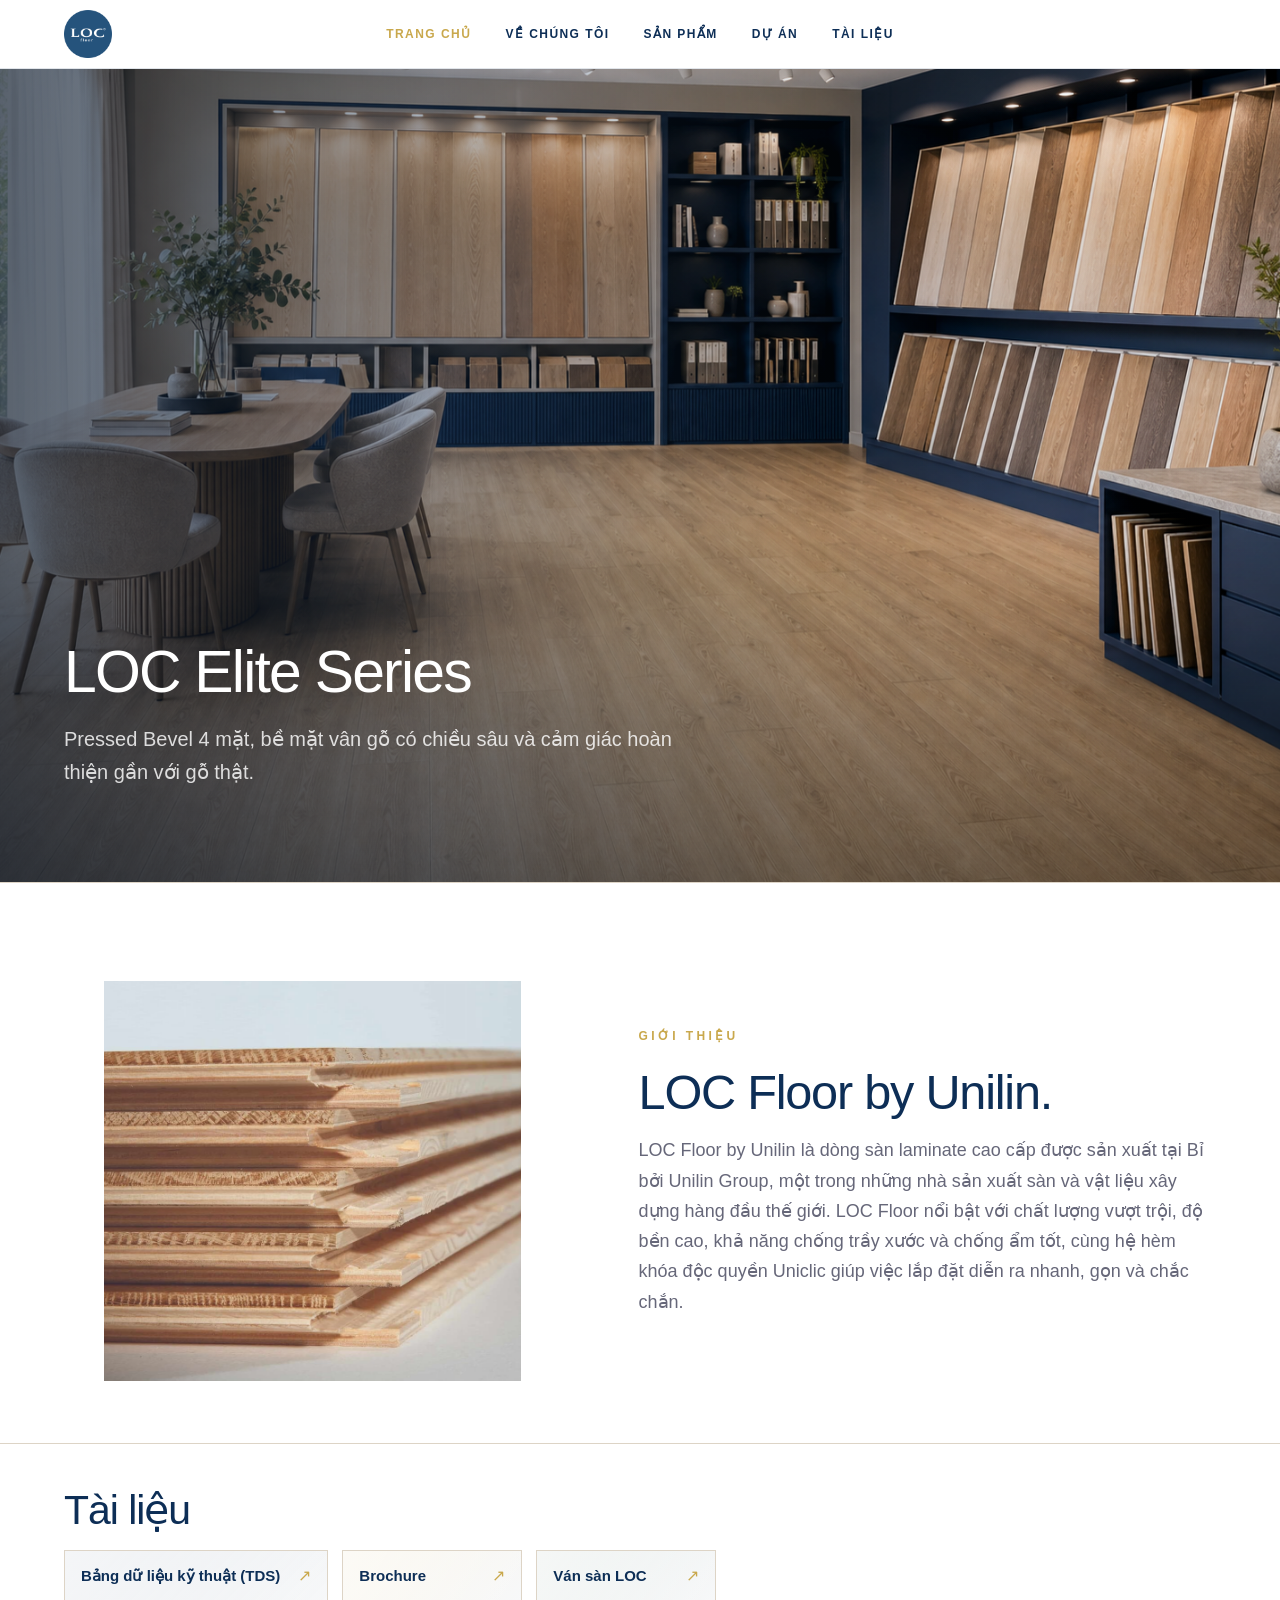
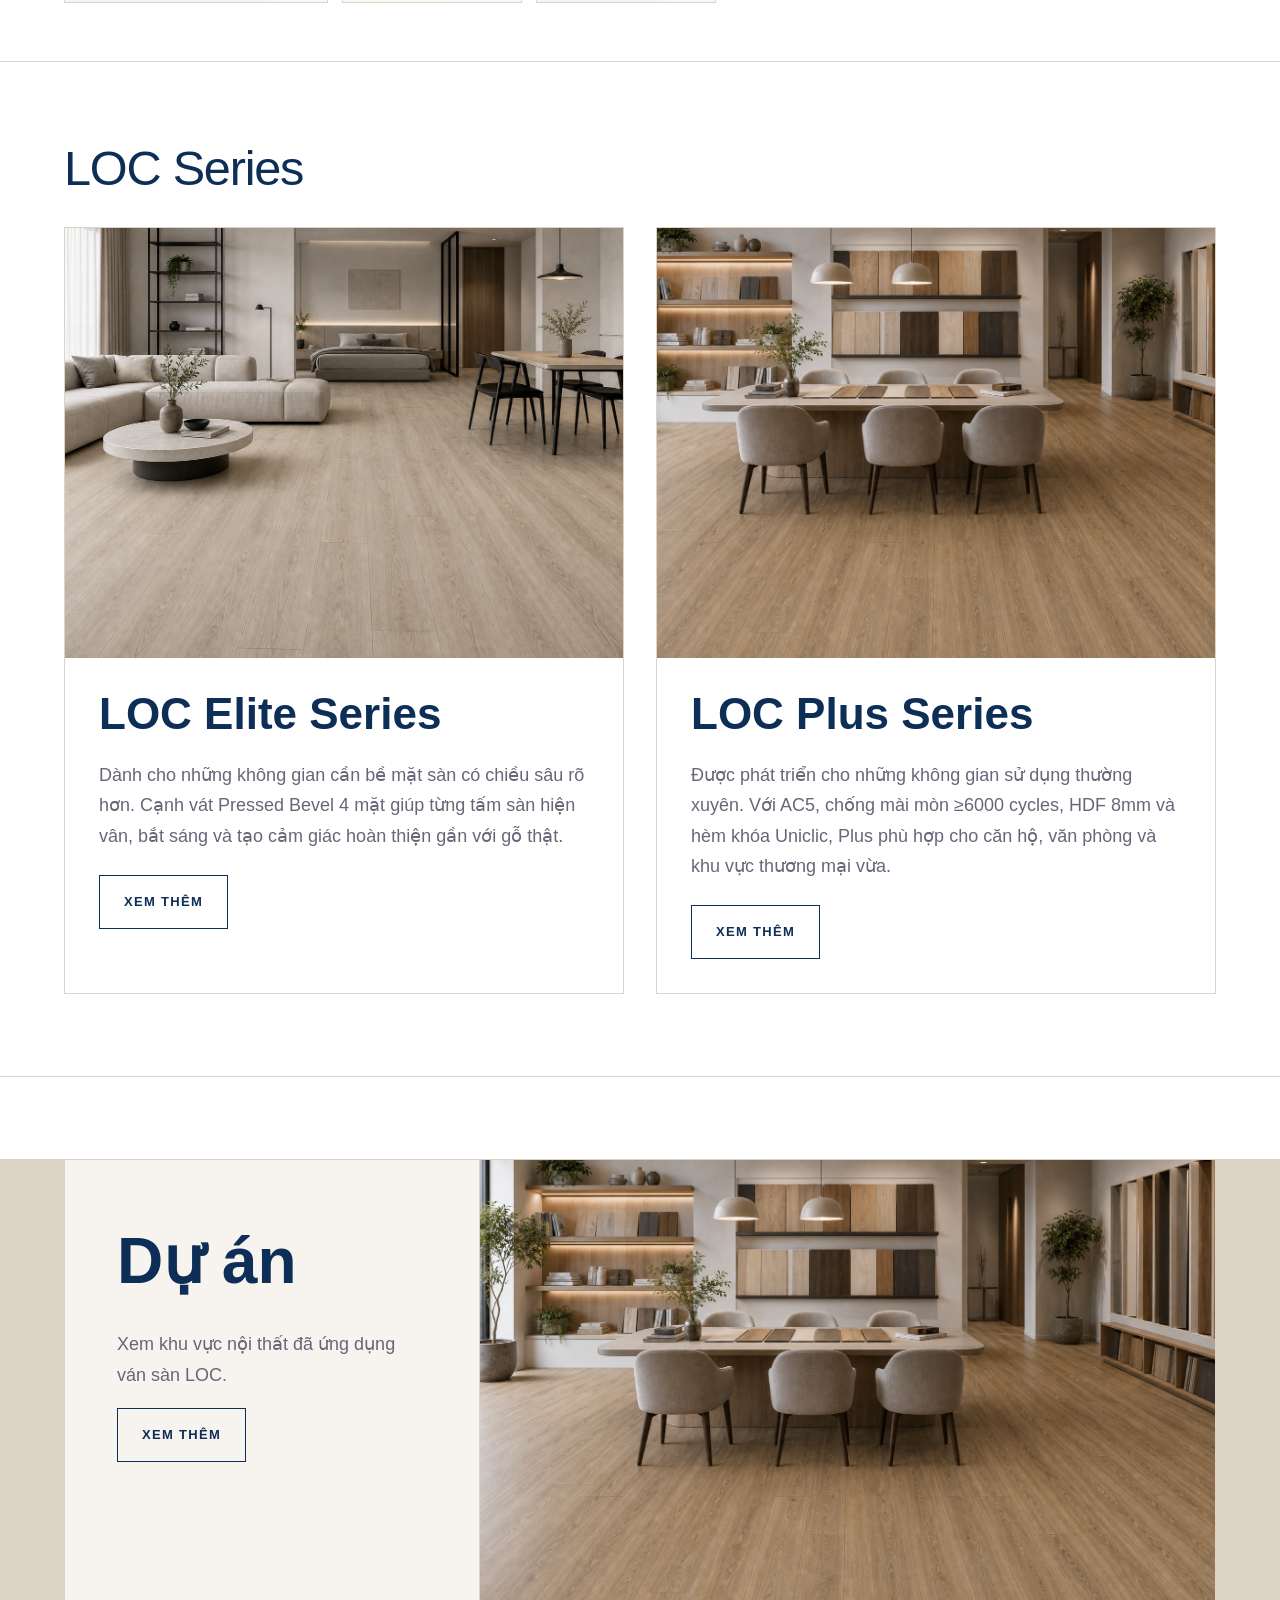
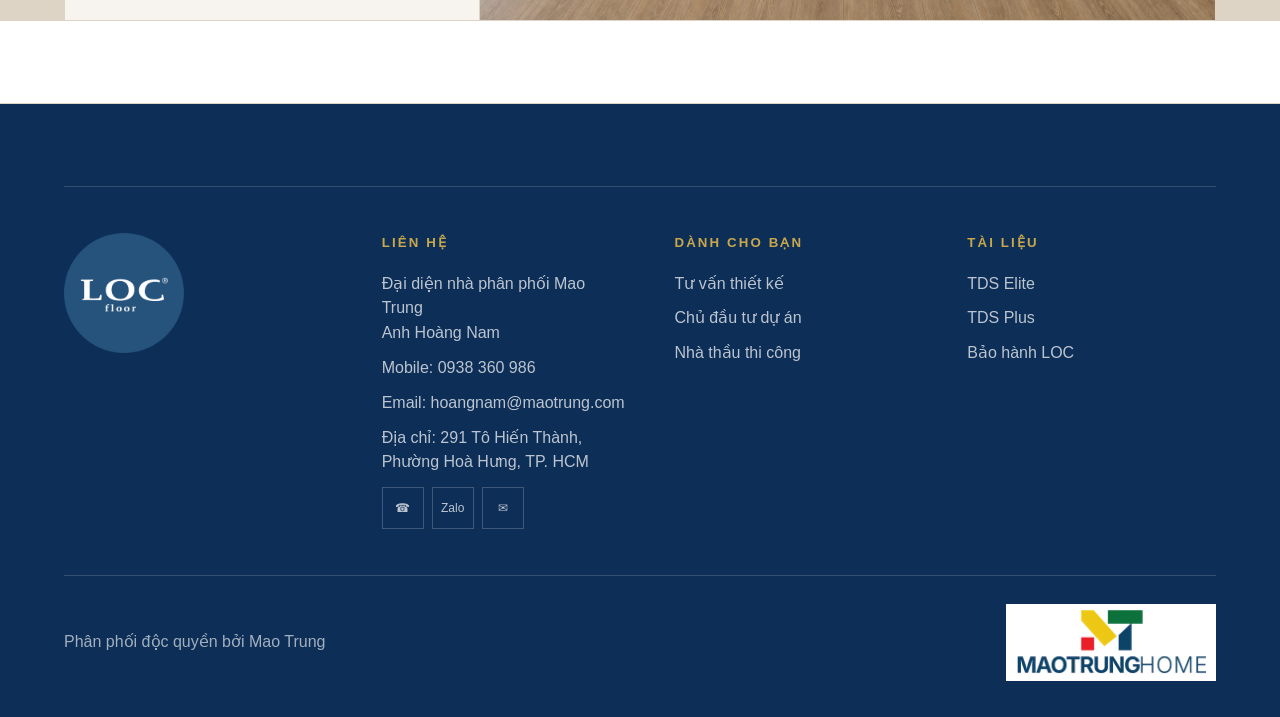
==== desktop.html @ f19d94f6 "Deploy LOC CDX multipage desktop and mobile site" ====
<!DOCTYPE html>
<html lang="vi">
<head>
<meta charset="UTF-8">
<meta name="viewport" content="width=device-width, initial-scale=1">
<title>LOC Vietnam — Trang chủ</title>
<link rel="icon" type="image/png" href="LOC_LOGO.png">
<link rel="stylesheet" href="loc-site.css">
</head>
<body>
<a class="skip" href="#main">Đi đến nội dung</a>
<header class="header">
  <div class="header-inner">
    <a class="logo-wrap" href="LOC_Landingpage_CD.html" aria-label="LOC Floor — Trang chủ"><img class="loc-logo" src="LOC_LOGO.png" alt="LOC Floor"></a>
    <nav class="nav" aria-label="Điều hướng chính"><a class="active" href="LOC_Landingpage_CD.html">Trang chủ</a><a class="" href="LOC_about.html">Về chúng tôi</a><a class="" href="LOC_products.html">Sản phẩm</a><a class="" href="LOC_projects.html">Dự án</a><a class="" href="LOC_documents.html">Tài liệu</a></nav>
  </div>
</header>
<main id="main">
<section class="hero-home">
  <div class="hero-copy">
    <h1 class="display" data-hero-title>LOC Elite Series</h1>
    <p class="lede" data-hero-subtitle>Pressed Bevel 4 mặt, bề mặt vân gỗ có chiều sâu và cảm giác hoàn thiện gần với gỗ thật.</p>
  </div>
  <div class="hero-media" data-hero-carousel>
    <img class="active" src="assets/hero/loc-elite-showroom-display.png" alt="LOC Elite Series" data-title="LOC Elite Series" data-subtitle="Pressed Bevel 4 mặt, bề mặt vân gỗ có chiều sâu và cảm giác hoàn thiện gần với gỗ thật.">
    <img src="assets/hero/loc-plus-showroom-display.png" alt="LOC Plus Series" data-title="LOC Plus Series" data-subtitle="AC5, HDF 8mm và hèm khóa Uniclic cho không gian sử dụng thường xuyên.">
  </div>
</section>
<section class="home-intro">
  <div class="page home-intro-grid">
    <figure class="home-intro-media"><img src="assets/feedback-0307/unilin-laminate-technology.jpg" alt="Công nghệ laminate của Unilin"></figure>
    <div class="home-intro-copy">
      <p class="kicker">Giới thiệu</p>
      <h2 class="section-title">LOC Floor by Unilin.</h2>
      <p>LOC Floor by Unilin là dòng sàn laminate cao cấp được sản xuất tại Bỉ bởi Unilin Group, một trong những nhà sản xuất sàn và vật liệu xây dựng hàng đầu thế giới. LOC Floor nổi bật với chất lượng vượt trội, độ bền cao, khả năng chống trầy xước và chống ẩm tốt, cùng hệ hèm khóa độc quyền Uniclic giúp việc lắp đặt diễn ra nhanh, gọn và chắc chắn.</p>
    </div>
  </div>
</section>
<section class="home-docs">
  <div class="page">
    <h2 class="section-title">Tài liệu</h2>
    <div class="quick-docs">
      <a class="quick-doc" href="LOC_documents.html"><strong>Bảng dữ liệu kỹ thuật (TDS)</strong><span>↗</span></a>
      <a class="quick-doc" href="LOC_documents.html"><strong>Brochure</strong><span>↗</span></a>
      <a class="quick-doc" href="LOC_products.html"><strong>Ván sàn LOC</strong><span>↗</span></a>
    </div>
  </div>
</section>
<section class="series-feature">
  <div class="page">
    <h2 class="section-title series-title">LOC Series</h2>
    <div class="series-feature-grid">
      <article class="series-feature-card">
        <img src="assets/product-scenes-corrected/03-elite-LFE00463.png" alt="LOC Elite Series">
        <div><h2>LOC Elite Series</h2><p>Dành cho những không gian cần bề mặt sàn có chiều sâu rõ hơn. Cạnh vát Pressed Bevel 4 mặt giúp từng tấm sàn hiện vân, bắt sáng và tạo cảm giác hoàn thiện gần với gỗ thật.</p><a class="btn outline" href="LOC_products.html">Xem thêm</a></div>
      </article>
      <article class="series-feature-card">
        <img src="assets/product-scenes-corrected/18-plus-LPV00555AP.png" alt="LOC Plus Series">
        <div><h2>LOC Plus Series</h2><p>Được phát triển cho những không gian sử dụng thường xuyên. Với AC5, chống mài mòn ≥6000 cycles, HDF 8mm và hèm khóa Uniclic, Plus phù hợp cho căn hộ, văn phòng và khu vực thương mại vừa.</p><a class="btn outline" href="LOC_products.html">Xem thêm</a></div>
      </article>
    </div>
  </div>
</section>
<section class="home-project-feature">
  <div class="page home-project-card">
    <div class="home-project-copy">
      <h2>Dự án</h2>
      <p>Xem khu vực nội thất đã ứng dụng ván sàn LOC.</p>
      <a class="btn outline" href="LOC_projects.html">Xem thêm</a>
    </div>
    <img src="assets/product-scenes-corrected/18-plus-LPV00555AP.png" alt="Dự án ứng dụng sàn LOC">
  </div>
</section>
</main><footer class="footer" id="contact">
  <div class="page">
    <div class="foot-top">
      <div><img class="foot-logo" src="LOC_LOGO.png" alt="LOC Floor"></div>
      <div class="foot-col"><h5>Liên hệ</h5><ul><li>Đại diện nhà phân phối Mao Trung<br>Anh Hoàng Nam</li><li>Mobile: <a href="tel:0938360986">0938 360 986</a></li><li>Email: <a href="mailto:hoangnam@maotrung.com">hoangnam@maotrung.com</a></li><li>Địa chỉ: 291 Tô Hiến Thành, Phường Hoà Hưng, TP. HCM</li></ul><div class="foot-contact-actions"><a class="foot-contact-btn" href="tel:0938360986" aria-label="Gọi 0938 360 986">☎</a><a class="foot-contact-btn" href="https://zalo.me/0938360986" target="_blank" rel="noopener" aria-label="Mở Zalo 0938 360 986">Zalo</a><a class="foot-contact-btn" href="mailto:hoangnam@maotrung.com" aria-label="Gửi email đến hoangnam@maotrung.com">✉</a></div></div>
      <div class="foot-col"><h5>Dành cho bạn</h5><ul><li><a href="LOC_documents.html">Tư vấn thiết kế</a></li><li><a href="LOC_documents.html">Chủ đầu tư dự án</a></li><li><a href="LOC_documents.html">Nhà thầu thi công</a></li></ul></div>
      <div class="foot-col"><h5>Tài liệu</h5><ul><li><a href="LOC_documents.html">TDS Elite</a></li><li><a href="LOC_documents.html">TDS Plus</a></li><li><a href="LOC_documents.html">Bảo hành LOC</a></li></ul></div>
    </div>
    <div class="foot-bot"><span>Phân phối độc quyền bởi Mao Trung</span><span class="mao-logo"><img src="assets/mao-trung-home-logo.png" alt="Mao Trung Home"></span></div>
  </div>
</footer>
<div class="contact-modal" id="contactModal" role="dialog" aria-modal="true" aria-labelledby="contactTitle"><div class="contact-box"><button class="contact-close" type="button" data-contact-close>×</button><h3 id="contactTitle">Nhận tư vấn dự án</h3><form class="contact-form"><label>Tên<input required></label><label>Số điện thoại<input type="tel" inputmode="numeric" required></label><label>Email<input type="email"></label><label>Mô tả dự án & thông tin cần tư vấn<textarea required></textarea></label><button class="btn" type="submit">Gửi yêu cầu →</button><p class="contact-note"></p></form></div></div>
<script src="loc-site.js"></script>
</body>
</html>
---- loc-site.css ----
:root{
  --navy:#0D2E56;
  --navy-2:#071F3D;
  --blue:#2D5F8C;
  --warm:#F7F4EF;
  --warm-2:#EFE8DD;
  --gold:#C9A84C;
  --ink:#17182A;
  --muted:#666779;
  --line:#DDD4C6;
  --white:#fff;
  --maxw:1440px;
  --gutter:64px;
  --sans:Arial, Helvetica, sans-serif;
}
*{box-sizing:border-box}
html,body{margin:0;padding:0;scroll-behavior:smooth}
body{font-family:var(--sans);color:var(--ink);background:var(--warm);font-size:16px;line-height:1.55;-webkit-font-smoothing:antialiased;overflow-x:hidden}
a{color:inherit;text-decoration:none} img{display:block;max-width:100%} button,input,textarea{font:inherit}.page{max-width:var(--maxw);margin:0 auto;padding:0 var(--gutter)}
.skip{position:absolute;left:-999px;top:auto}.skip:focus{left:16px;top:16px;z-index:999;background:#fff;padding:12px}
.header{position:sticky;top:0;z-index:100;background:rgba(247,244,239,.94);border-bottom:1px solid rgba(13,46,86,.12);box-shadow:0 18px 40px rgba(13,46,86,.06);backdrop-filter:blur(14px)}
.header-inner{height:86px;display:flex;align-items:center;justify-content:space-between;gap:28px;max-width:var(--maxw);margin:0 auto;padding:0 var(--gutter)}
.logo-wrap{display:flex;align-items:center;gap:16px}.loc-logo{width:58px;height:58px;object-fit:contain}.brand-by{display:none}
.nav{display:flex;gap:0;border:1px solid rgba(13,46,86,.12);background:rgba(255,255,255,.42)}
.nav a{min-width:108px;padding:17px 18px;text-align:center;border-right:1px solid rgba(13,46,86,.1);font-size:12px;text-transform:uppercase;letter-spacing:.12em;color:var(--navy);font-weight:700;transition:.2s}.nav a:last-child{border-right:0}.nav a:hover,.nav a.active{background:var(--navy);color:#fff}.header-cta{display:none}.menu{display:none}
.kicker{margin:0 0 22px;color:var(--gold);font-size:12px;letter-spacing:.28em;text-transform:uppercase;font-weight:700}.display{margin:0;color:var(--navy);font-size:clamp(58px,5.8vw,92px);line-height:.98;letter-spacing:-.04em;font-weight:500}.section-title{margin:0;color:var(--navy);font-size:clamp(48px,4.8vw,78px);line-height:1.02;letter-spacing:-.035em;font-weight:500}.lede{margin:0;color:var(--muted);font-size:20px;line-height:1.68;max-width:760px}.btn{display:inline-flex;align-items:center;gap:12px;min-height:54px;padding:0 24px;border:1px solid var(--navy);background:var(--navy);color:#fff;font-weight:700;font-size:13px;letter-spacing:.1em;text-transform:uppercase}.btn.outline{background:transparent;color:var(--navy)}.btn.light{background:#fff;color:var(--navy);border-color:#fff}.btn:hover{background:var(--gold);border-color:var(--gold);color:var(--ink)}
.hero-home{min-height:calc(100vh - 86px);position:relative;display:grid;align-items:end;border-bottom:1px solid var(--line);background:var(--navy);overflow:hidden}.hero-copy{position:relative;z-index:2;padding:0 var(--gutter) 92px;color:#fff}.hero-copy .display{max-width:8.8em;color:#fff;text-shadow:0 20px 55px rgba(0,0,0,.28)}.hero-copy .lede{margin-top:22px;max-width:560px;color:rgba(255,255,255,.82);font-size:20px}.hero-media{position:absolute;inset:0;min-height:0;overflow:hidden}.hero-media img{position:absolute;inset:0;width:100%;height:100%;object-fit:cover}.hero-media:after{content:'';position:absolute;inset:0;background:linear-gradient(90deg,rgba(5,18,35,.72),rgba(13,46,86,.38) 45%,rgba(13,46,86,.18)),linear-gradient(180deg,rgba(13,46,86,.12),rgba(5,18,35,.72))}.proof-row{display:none}.chip-proof{display:inline-flex;align-items:center;gap:10px;min-height:38px;padding:8px 12px;border:1px solid rgba(13,46,86,.14);background:rgba(255,255,255,.54);color:var(--navy);font-size:10px;letter-spacing:.16em;text-transform:uppercase;font-weight:700}.chip-proof img{height:18px;width:auto}.be-flag{width:27px;height:18px;display:grid;grid-template-columns:repeat(3,1fr);box-shadow:inset 0 0 0 1px rgba(0,0,0,.08)}.be-flag span:nth-child(1){background:#000}.be-flag span:nth-child(2){background:#ffd90c}.be-flag span:nth-child(3){background:#ef3340}.home-stats{display:none;grid-template-columns:repeat(3,1fr);gap:1px;margin-top:48px;border:1px solid var(--line);background:var(--line);max-width:620px}.home-stat{padding:22px;background:#fff}.home-stat strong{display:block;color:var(--navy);font-size:36px;line-height:1}.home-stat span{display:block;margin-top:8px;color:var(--muted);font-size:11px;letter-spacing:.16em;text-transform:uppercase;font-weight:700}
.home-links{padding:112px 0;background:#fff;border-bottom:1px solid var(--line)}.home-links-head{display:grid;grid-template-columns:.8fr 1fr;gap:80px;align-items:end;margin-bottom:52px}.portal-grid{display:grid;grid-template-columns:repeat(3,1fr);gap:1px;background:var(--line);border:1px solid var(--line)}.portal{min-height:320px;background:var(--warm);padding:28px;display:flex;flex-direction:column;justify-content:space-between;transition:.25s}.portal:hover{background:var(--navy);color:#fff}.portal span{color:var(--gold);font-size:11px;letter-spacing:.18em;text-transform:uppercase;font-weight:700}.portal h3{margin:0;color:inherit;font-size:30px;line-height:1.12;font-weight:500}.portal p{margin:18px 0 0;color:var(--muted);line-height:1.55}.portal:hover p{color:rgba(255,255,255,.72)}.portal b{font-weight:400;color:var(--gold);font-size:24px}.feature-band{padding:104px 0;border-bottom:1px solid var(--line);background:var(--warm)}.feature-grid{display:grid;grid-template-columns:1fr 1fr;gap:28px}.feature-card{position:relative;min-height:480px;overflow:hidden;background:var(--navy);color:#fff}.feature-card img{position:absolute;inset:0;width:100%;height:100%;object-fit:cover}.feature-card:after{content:'';position:absolute;inset:0;background:linear-gradient(180deg,rgba(13,46,86,.08),rgba(13,46,86,.78))}.feature-card div{position:absolute;left:34px;right:34px;bottom:32px;z-index:2}.feature-card h3{font-size:36px;margin:0 0 12px}.feature-card p{margin:0;color:rgba(255,255,255,.72)}
.page-hero{padding:96px 0 70px;background:var(--warm);border-bottom:1px solid var(--line)}.breadcrumb{display:flex;gap:10px;margin-bottom:46px;color:var(--muted);font-size:13px}.breadcrumb a{color:var(--navy)}.page-hero-copy{display:grid;grid-template-columns:.9fr 1fr;gap:76px;align-items:end}.page-hero .lede{max-width:680px}.about-intro,.about-feature,.catalog-intro,.projects-library,.document-section{padding:90px 0;background:#fff;border-bottom:1px solid var(--line)}.about-grid{display:grid;grid-template-columns:.9fr 1.1fr;gap:72px;align-items:center}.about-image{height:560px;overflow:hidden}.about-image img{width:100%;height:100%;object-fit:cover}.about-copy h2{margin:0 0 24px;color:var(--navy);font-size:48px;line-height:1.08}.about-copy p{color:var(--muted);font-size:19px;line-height:1.75}.evidence-grid{display:grid;grid-template-columns:repeat(3,1fr);gap:1px;background:var(--line);border:1px solid var(--line);margin-top:40px}.evidence{background:var(--warm);padding:26px}.evidence strong{display:block;color:var(--navy);font-size:28px}.evidence span{display:block;margin-top:8px;color:var(--muted)}.unilin-panel{display:grid;grid-template-columns:1fr 1fr;gap:1px;background:var(--line);border:1px solid var(--line)}.unilin-panel>*{background:var(--warm);padding:38px}.unilin-panel h2{font-size:42px;color:var(--navy);margin:0}.unilin-panel p{color:var(--muted);font-size:18px;line-height:1.7;margin:0}
.catalog-layout,.document-layout{display:grid;grid-template-columns:282px minmax(0,1fr);gap:34px;align-items:start}.filter-panel{position:sticky;top:116px;background:#fff;border:1px solid var(--line);padding:28px;min-height:300px}.filter-panel small{display:block;margin-bottom:8px;color:var(--gold);font-size:10px;letter-spacing:.2em;text-transform:uppercase;font-weight:700}.filter-panel h2{margin:0 0 22px;color:var(--navy);font-size:32px}.filter-options{display:grid;gap:10px}.filter-options button,.filter-panel a{display:block;width:100%;text-align:left;padding:15px 0;border:0;border-top:1px solid var(--line);background:transparent;color:var(--ink);font-weight:700;cursor:pointer}.filter-options button.active,.filter-options button:hover,.filter-panel a:hover{color:var(--gold)}.toolbar{display:flex;justify-content:space-between;align-items:center;margin-bottom:24px;color:var(--muted);font-size:13px}.product-grid{display:grid;grid-template-columns:repeat(3,1fr);gap:24px}.product-card{background:#fff;border:1px solid var(--line);cursor:pointer}.product-card[hidden]{display:none}.product-image{aspect-ratio:1/1;background:var(--warm-2);overflow:hidden}.product-image img{width:100%;height:100%;object-fit:cover;transition:.35s}.product-card:hover img{transform:scale(1.04)}.product-meta{padding:18px 20px 22px}.product-meta small{color:var(--gold);letter-spacing:.16em;text-transform:uppercase;font-weight:700}.product-meta h3{margin:8px 0 0;color:var(--navy);font-size:22px}.product-meta p{margin:10px 0 0;color:var(--muted);font-size:14px}.series-cards{display:grid;grid-template-columns:repeat(2,1fr);gap:28px;margin-bottom:54px}.series-card{background:#fff;border:1px solid var(--line)}.series-card img{width:100%;height:320px;object-fit:cover}.series-card div{padding:32px}.series-card h2{color:var(--navy);font-size:36px;margin:0 0 14px}.series-card p{color:var(--muted);line-height:1.7;margin:0}
.projects-grid{display:grid;grid-template-columns:repeat(3,1fr);gap:28px}.project-card{background:var(--warm);border:1px solid var(--line);overflow:hidden}.project-card img{width:100%;aspect-ratio:1.18;object-fit:cover;transition:transform .45s ease}.project-card:hover img{transform:scale(1.035)}.project-card div{padding:24px}.project-card small{color:var(--gold);letter-spacing:.16em;text-transform:uppercase;font-weight:700}.project-card h3{margin:10px 0 8px;color:var(--navy);font-size:25px}.project-card p{margin:0;color:var(--muted)}.document-results{background:#fff;border:1px solid var(--line);padding:24px}.document-grid{display:grid;grid-template-columns:repeat(4,1fr);gap:1px;background:var(--line);border:1px solid var(--line)}.document-card{min-height:212px;padding:24px;background:var(--warm);display:flex;flex-direction:column;justify-content:space-between;transition:.25s}.document-card span{width:42px;height:42px;display:grid;place-items:center;border:1px solid var(--gold);color:var(--gold);font-weight:700;font-size:12px}.document-card strong{display:block;color:var(--navy);font-size:20px;line-height:1.2}.document-card em{font-style:normal;color:var(--muted);font-size:13px;line-height:1.4}.document-card:hover{background:var(--navy);transform:translateY(-3px)}.document-card:hover strong,.document-card:hover em{color:#fff}
.footer{padding:82px 0 36px;background:var(--navy);color:#fff}.foot-top{display:grid;grid-template-columns:1.1fr repeat(3,1fr);gap:44px;border-top:1px solid rgba(255,255,255,.16);border-bottom:1px solid rgba(255,255,255,.16);padding:46px 0}.foot-logo{width:120px}.foot-col h5{margin:0 0 18px;color:var(--gold);letter-spacing:.16em;text-transform:uppercase}.foot-col ul{list-style:none;margin:0;padding:0;display:grid;gap:10px}.foot-col li,.foot-col a{color:rgba(255,255,255,.72)}.foot-contact-actions{display:flex;gap:8px;margin-top:12px}.foot-contact-btn{width:42px;height:42px;display:grid;place-items:center;border:1px solid rgba(255,255,255,.2);color:#fff;font-size:12px}.foot-bot{display:flex;justify-content:space-between;align-items:center;padding-top:28px;color:rgba(255,255,255,.62)}.mao-logo{width:210px;background:#fff;padding:6px 10px}.mao-logo img{width:100%}
.modal-backdrop,.contact-modal{position:fixed;inset:0;z-index:500;background:rgba(7,15,30,.72);display:none;align-items:center;justify-content:center;padding:32px}.modal-backdrop.open,.contact-modal.open{display:flex}.product-modal,.contact-box{background:var(--warm);width:min(1120px,94vw);max-height:90vh;overflow:auto;display:grid;grid-template-columns:1.1fr .9fr;position:relative}.product-modal-media{min-height:620px;background:var(--navy)}.product-modal-media img{width:100%;height:100%;object-fit:cover}.product-modal-content{padding:42px}.modal-close,.contact-close{position:absolute;right:18px;top:18px;width:48px;height:48px;border:0;background:var(--navy);color:#fff;font-size:28px;cursor:pointer}.product-modal-content h2{color:var(--navy);font-size:46px;margin:0 0 10px}.product-modal-content dl{display:grid;gap:1px;background:var(--line);border:1px solid var(--line);margin:26px 0}.product-modal-content div.spec-row{display:grid;grid-template-columns:160px 1fr;background:#fff}.spec-row dt,.spec-row dd{margin:0;padding:14px}.spec-row dt{color:var(--muted)}.contact-box{grid-template-columns:1fr;width:min(620px,92vw);padding:42px}.contact-box h3{font-size:36px;color:var(--navy);margin:0 0 24px}.contact-form{display:grid;gap:14px}.contact-form label{display:grid;gap:6px;color:var(--muted);font-size:13px}.contact-form input,.contact-form textarea{border:1px solid var(--line);padding:14px;background:#fff}.contact-form textarea{min-height:120px;resize:vertical}.contact-note{margin:8px 0 0;color:var(--navy)}
@media(max-width:900px){.header-inner{padding:0 22px}.nav{display:none}.brand-by{display:none}.hero-home,.home-links-head,.feature-grid,.page-hero-copy,.about-grid,.catalog-layout,.document-layout,.unilin-panel{grid-template-columns:1fr}.portal-grid,.product-grid,.projects-grid,.document-grid,.series-cards{grid-template-columns:1fr}.hero-media{min-height:420px}.hero-copy,.page{padding-left:22px;padding-right:22px}.foot-top{grid-template-columns:1fr}.product-modal{grid-template-columns:1fr}.product-modal-media{min-height:360px}}

/* Feedback LOC 01.07.2026 */
.home-intro{padding:104px 0;background:#fff;border-bottom:1px solid var(--line)}
.home-intro-grid{display:grid;grid-template-columns:.86fr 1fr;gap:78px;align-items:center}.home-intro-media{height:520px;overflow:hidden}.home-intro-media img{width:100%;height:100%;object-fit:cover}.home-intro-copy p:not(.kicker){color:var(--muted);font-size:20px;line-height:1.72;max-width:700px}.home-docs{padding:92px 0;background:var(--warm);border-bottom:1px solid var(--line)}.quick-docs{display:grid;grid-template-columns:repeat(3,1fr);gap:1px;background:var(--line);border:1px solid var(--line);margin-top:36px}.quick-doc{min-height:190px;background:#fff;padding:28px;display:flex;flex-direction:column;justify-content:space-between}.quick-doc strong{color:var(--navy);font-size:28px}.quick-doc span{color:var(--gold);font-size:24px}.home-project-feature{padding:104px 0;background:#fff;border-bottom:1px solid var(--line)}.home-project-card{display:grid;grid-template-columns:.72fr 1.28fr;gap:1px;background:var(--line);border:1px solid var(--line)}.home-project-copy{background:var(--warm);padding:52px}.home-project-copy h2{margin:0;color:var(--navy);font-size:64px}.home-project-copy p{color:var(--muted);font-size:19px;line-height:1.68}.home-project-card img{width:100%;height:520px;object-fit:cover}.series-feature{padding:104px 0;background:var(--warm);border-bottom:1px solid var(--line)}.series-feature-grid{display:grid;grid-template-columns:repeat(2,1fr);gap:32px}.series-feature-card{background:#fff;border:1px solid var(--line)}.series-feature-card img{width:100%;height:430px;object-fit:cover}.series-feature-card div{padding:44px 42px 52px}.series-feature-card h2{margin:0 0 24px;color:var(--navy);font-size:56px;line-height:1}.series-feature-card p{margin:0;color:var(--muted);font-size:21px;line-height:1.72}.tech-grid{display:grid;grid-template-columns:repeat(3,1fr);gap:1px;background:var(--line);border:1px solid var(--line);margin-top:40px}.tech-card{background:var(--warm);padding:30px}.tech-card strong{display:block;color:var(--navy);font-size:24px;margin-bottom:10px}.tech-card span{color:var(--muted);line-height:1.55}.doc-category{margin:0 0 20px;color:var(--navy);font-size:22px}.filter-panel .group-title{display:block;margin:22px 0 8px;color:var(--gold);font-size:11px;letter-spacing:.16em;text-transform:uppercase;font-weight:700}.filter-panel .group-title:first-child{margin-top:0}.page-hero.compact .page-hero-copy{grid-template-columns:1fr}.page-hero.compact .lede,.page-hero.compact .kicker{display:none}.toolbar.minimal{justify-content:flex-start}.toolbar.minimal a,.toolbar.minimal span{display:none}.product-meta p,.product-modal-content .lede{display:none}.product-modal-content dl{margin-top:26px}.foot-audience-title{margin:0 0 18px;color:var(--gold);letter-spacing:.16em;text-transform:uppercase;font-weight:700}
@media(max-width:900px){.home-intro-grid,.home-project-card,.series-feature-grid{grid-template-columns:1fr}.quick-docs{grid-template-columns:1fr}.home-project-card img,.home-intro-media{height:360px}.series-feature-card img{height:300px}.tech-grid{grid-template-columns:1fr}}

/* About page: environment and technology sections */
.environment-section{padding:104px 0;background:var(--warm);border-bottom:1px solid var(--line)}
.environment-layout{display:grid;grid-template-columns:minmax(420px,.78fr) minmax(620px,1.22fr);gap:70px;align-items:start}.environment-copy p:not(.kicker){margin:24px 0 0;color:var(--muted);font-size:20px;line-height:1.72;max-width:680px}.environment-cards{display:grid;grid-template-columns:repeat(2,1fr);gap:1px;background:var(--line);border:1px solid var(--line)}.environment-card{min-height:360px;background:#fff;padding:38px;display:flex;flex-direction:column;justify-content:space-between}.environment-card span{width:54px;height:54px;display:grid;place-items:center;border:1px solid var(--gold);color:var(--gold);font-weight:700;letter-spacing:.08em}.environment-card h3{margin:32px 0 16px;color:var(--navy);font-size:32px;line-height:1.12}.environment-card p{margin:0;color:var(--muted);font-size:17px;line-height:1.68}.environment-card a{margin-top:28px;color:var(--navy);font-weight:700;letter-spacing:.08em;text-transform:uppercase;font-size:13px}.environment-card:hover{background:var(--navy)}.environment-card:hover h3,.environment-card:hover p,.environment-card:hover a{color:#fff}
.technology-section{padding:112px 0;background:#fff;border-bottom:1px solid var(--line)}.technology-head{display:grid;grid-template-columns:minmax(520px,.94fr) minmax(520px,.86fr);gap:78px;align-items:end;margin-bottom:58px}.technology-showcase{display:grid;grid-template-columns:minmax(420px,.78fr) minmax(680px,1.22fr);gap:32px;align-items:start}.technology-visual{position:sticky;top:96px;margin:0;background:var(--warm);border:1px solid var(--line);min-height:620px;overflow:hidden}.technology-visual img{width:100%;height:560px;object-fit:cover;display:block}.technology-visual figcaption{padding:22px 26px;color:var(--navy);font-weight:700;letter-spacing:.03em}.technology-grid{display:grid;grid-template-columns:repeat(3,1fr);gap:1px;background:var(--line);border:1px solid var(--line)}.technology-card{appearance:none;border:0;text-align:left;font:inherit;color:inherit;cursor:pointer;min-height:276px;background:var(--warm);padding:30px;display:flex;flex-direction:column}.technology-card span{color:var(--gold);font-size:12px;letter-spacing:.18em;text-transform:uppercase;font-weight:700}.technology-card h3{margin:32px 0 14px;color:var(--navy);font-size:28px;line-height:1.1}.technology-card p{margin:0;color:var(--muted);line-height:1.62}.technology-card:hover,.technology-card.active{background:#fff}.technology-card.active{box-shadow:inset 0 0 0 2px var(--gold)}.about-brand-section .kicker{margin-bottom:18px}
@media(max-width:900px){.environment-layout,.environment-cards,.technology-head,.technology-grid{grid-template-columns:1fr}.environment-card,.technology-card{min-height:auto}.environment-section,.technology-section{padding:72px 0}}

/* Feedback LOC 02.07.2026 */
.document-finder{background:#fff}
.document-finder .document-layout{grid-template-columns:330px minmax(0,1fr);gap:76px;align-items:start}
.document-filter{position:sticky;top:96px;background:#f4f6f5;border:0;padding:42px 32px;min-height:640px}
.filter-head{display:flex;align-items:center;justify-content:space-between;margin-bottom:12px}
.filter-head span{color:var(--muted);font-size:11px;letter-spacing:.24em;text-transform:uppercase;font-weight:700}
.filter-head button{border:0;background:transparent;color:#a23a4e;font-weight:700;cursor:pointer}
.document-filter h2{margin:0 0 28px;color:var(--navy);font-size:32px}
.doc-search{display:flex;align-items:center;gap:12px;border-top:1px solid #cfd6d4;border-bottom:1px solid #cfd6d4;padding:18px 0;margin-bottom:30px}
.doc-search input{width:100%;border:0;background:transparent;color:var(--navy);outline:none}
.filter-group h3{margin:0 0 20px;color:var(--navy);font-size:22px}
.filter-group label{display:grid;grid-template-columns:24px 1fr auto;gap:12px;align-items:start;margin:18px 0;color:var(--navy);line-height:1.35}
.filter-group input{width:22px;height:22px;appearance:none;border:1px solid #bfc8c5;background:#fff}
.filter-group input:checked{background:var(--navy);box-shadow:inset 0 0 0 5px #fff}
.filter-group em{font-style:normal;color:var(--muted)}
.document-finder .document-results{border:0;padding:0}
.document-results-head{display:flex;align-items:center;justify-content:space-between;border-bottom:1px solid #d6dedb;padding:20px 0 28px;margin-bottom:72px}
.document-results-head h2{margin:0;color:var(--navy);font-size:30px}
.view-toggle{display:flex;gap:16px;align-items:center;color:var(--muted);font-size:11px;letter-spacing:.2em;text-transform:uppercase;font-weight:700}
.view-toggle button{width:42px;height:42px;border:1px solid var(--line);background:#fff;color:var(--navy);cursor:default}
.view-toggle button.active{background:var(--warm);border-color:#cfd6d4}
.finder-grid{grid-template-columns:repeat(3,1fr);gap:44px 30px;background:transparent;border:0}
.finder-card{min-height:auto;background:#fff;padding:0;gap:18px;justify-content:start}
.finder-card:hover{background:#fff;transform:none}
.finder-card small{color:var(--muted);font-size:11px;letter-spacing:.16em;text-transform:uppercase;font-weight:700;line-height:1.45}
.finder-card strong{font-size:24px;line-height:1.12}
.finder-card:hover strong{color:var(--navy)}
.doc-thumb{height:300px;background:#f6f6f3;border:1px solid var(--line);padding:28px 24px;display:flex;flex-direction:column;gap:14px;box-shadow:inset 16px 0 0 rgba(15,46,75,.04)}
.doc-thumb span{width:auto;height:auto;display:block;border:0;background:var(--navy);color:#fff;padding:11px 14px;font-size:13px;letter-spacing:.12em}
.doc-thumb i{display:block;height:14px;background:#d9dfdd}
.doc-thumb i:nth-child(3){width:72%}
.doc-thumb i:nth-child(4){width:86%}
.doc-thumb i:nth-child(5){height:72px;background:linear-gradient(90deg,#d9dfdd 0 23%,transparent 23% 28%,#d9dfdd 28% 55%,transparent 55% 60%,#d9dfdd 60%)}
.doc-thumb.tds span{background:#2f5c57}.doc-thumb.catalog span{background:#0f2e4b}.doc-thumb.env span{background:#c9a643}.doc-thumb.cert span{background:#606f78}.doc-thumb.warranty span{background:#1d1d2f}
@media(max-width:900px){.document-finder .document-layout,.technology-showcase{grid-template-columns:1fr}.document-filter,.technology-visual{position:relative;top:auto}.finder-grid{grid-template-columns:1fr}.doc-thumb{height:240px}}

/* Feedback LOC 03.07.2026 */
body{background:#fff}
.header{background:rgba(255,255,255,.96);box-shadow:none}
.header-inner{position:relative;justify-content:flex-start}
.nav{position:absolute;left:50%;transform:translateX(-50%);border:0;background:transparent;gap:34px}
.nav a{min-width:auto;padding:10px 0;border-right:0;background:transparent;color:var(--navy);font-size:12px}
.nav a:hover,.nav a.active{background:transparent;color:var(--gold)}
.display{font-size:clamp(50px,4.6vw,78px);letter-spacing:-.03em}
.section-title{font-size:clamp(42px,3.8vw,64px);letter-spacing:-.025em}
.lede{font-size:18px}
.hero-media:after{display:none}
.home-intro,.home-docs,.home-project-feature,.series-feature,.about-intro,.about-feature,.catalog-intro,.projects-library,.document-section,.environment-section,.technology-section{background:#fff}
.home-intro,.home-docs,.home-project-feature,.series-feature{padding:82px 0}
.home-intro-media{height:460px}
.home-intro-copy p:not(.kicker),.home-project-copy p,.series-feature-card p{font-size:18px;line-height:1.68}
.home-docs .section-title{margin-bottom:26px}
.quick-docs{display:flex;gap:14px;background:transparent;border:0;margin-top:22px;flex-wrap:wrap}
.quick-doc{min-height:0;min-width:190px;background:#fff;border:1px solid var(--line);padding:15px 18px;display:inline-flex;flex-direction:row;align-items:center;justify-content:space-between;gap:18px}
.quick-doc strong{font-size:15px;line-height:1.25}
.quick-doc span{font-size:16px}
.quick-doc:hover{border-color:var(--navy);background:var(--navy);color:#fff}
.quick-doc:hover strong,.quick-doc:hover span{color:#fff}
.series-title{margin:0 0 34px}
.series-feature-card div{padding:34px}
.series-feature-card h2{font-size:44px}
.series-feature-card .btn{margin-top:24px}
.home-project-card img{height:460px}
.about-hero .breadcrumb{justify-content:center}
.about-hero .page-hero-copy{display:block;text-align:center}
.about-hero .display{margin:0 auto}
.about-grid{gap:58px}
.environment-section{padding:88px 0}
.environment-layout{grid-template-columns:.72fr 1.28fr;align-items:center}
.environment-cards{grid-template-columns:repeat(2,1fr)}
.environment-card{min-height:300px;padding:34px}
.environment-card h3{margin:0 0 18px;font-size:28px}
.environment-card a{display:inline-flex;margin-top:24px}
.technology-head{display:block;margin-bottom:42px}
.technology-showcase{grid-template-columns:minmax(380px,.74fr) minmax(680px,1.26fr)}
.technology-visual{min-height:560px}
.technology-visual img,.technology-visual video{width:100%;height:500px;object-fit:cover;display:block;background:#fff}
.technology-visual video[hidden],.technology-visual img[hidden]{display:none}
.technology-card{min-height:240px;padding:26px}
.technology-card h3{font-size:24px;margin:26px 0 12px}
.technology-card p{font-size:15px}
.document-filter{background:#f6f7f6;min-height:520px}
.filter-head{justify-content:flex-end}
.doc-search{display:none}
.document-results-head{margin-bottom:52px}
.finder-grid{gap:38px 28px}
.doc-thumb.real{height:300px;background:#f8f8f6;padding:18px;align-items:center;justify-content:center;box-shadow:inset 16px 0 0 rgba(15,46,75,.04)}
.doc-thumb.real img{width:100%;height:100%;object-fit:contain;box-shadow:0 12px 32px rgba(15,46,75,.12)}
.finder-card strong{font-size:21px}
@media(max-width:900px){.nav{position:static;transform:none}.home-intro,.home-docs,.home-project-feature,.series-feature{padding:64px 0}.home-intro-media,.home-project-card img{height:360px}.quick-doc{width:100%}.environment-layout{grid-template-columns:1fr}.technology-visual img,.technology-visual video{height:320px}}

/* Feedback LOC 03.07.2026 - round 02 */
.home-intro{padding-bottom:46px}
.home-docs{padding-top:46px;padding-bottom:58px}
.home-intro-grid{align-items:center}
.home-intro-media{height:400px}
.home-docs .section-title{font-size:clamp(40px,3.2vw,56px);margin-bottom:18px}
.quick-docs{margin-top:14px}
.quick-doc{min-width:180px;padding:13px 16px}
.about-brand-section .about-copy{align-self:center}
.technology-card[data-image$="unifit-clear.jpg"]{}
.view-toggle button{cursor:pointer}
.view-toggle button:hover,.view-toggle button.active{border-color:var(--gold);background:#fff;color:var(--navy)}
.filter-group label{cursor:pointer;padding:4px 0}
.filter-group label:hover span{color:var(--gold)}
.filter-group input:checked + span{color:var(--gold);font-weight:700}
.finder-card.is-hidden{display:none}
.finder-grid.is-list{grid-template-columns:1fr;gap:18px}
.finder-grid.is-list .finder-card{display:grid;grid-template-columns:116px 190px minmax(0,1fr);gap:22px;align-items:center;border-bottom:1px solid var(--line);padding:0 0 18px}
.finder-grid.is-list .doc-thumb.real{height:142px;padding:10px;box-shadow:none}
.finder-grid.is-list .finder-card small{order:2}
.finder-grid.is-list .finder-card strong{order:3;font-size:24px}
@media(max-width:900px){.finder-grid.is-list .finder-card{grid-template-columns:92px 1fr}.finder-grid.is-list .finder-card small,.finder-grid.is-list .finder-card strong{grid-column:2}.home-intro{padding-bottom:34px}.home-docs{padding-top:34px}}

/* Quick visual refinements 04.07.2026 */
.header-inner{height:68px}
.loc-logo{width:48px;height:48px}
.nav a{padding:8px 0}
.hero-media:after{display:block;background:linear-gradient(90deg,rgba(5,18,35,.66) 0%,rgba(13,46,86,.34) 34%,rgba(13,46,86,.08) 64%,rgba(5,18,35,0) 100%),linear-gradient(180deg,rgba(0,0,0,0) 58%,rgba(0,0,0,.42) 100%)}
.quick-doc{position:relative;overflow:hidden;background:linear-gradient(135deg,rgba(13,46,86,.08),rgba(201,168,76,.08)),#fff}
.quick-doc:before{content:'';position:absolute;inset:0;background:linear-gradient(120deg,rgba(255,255,255,.64),rgba(255,255,255,0));pointer-events:none}
.quick-doc strong,.quick-doc span{position:relative;z-index:1}
.quick-doc:nth-child(1){background:linear-gradient(135deg,rgba(13,46,86,.12),rgba(13,46,86,.03)),#fff}
.quick-doc:nth-child(2){background:linear-gradient(135deg,rgba(201,168,76,.14),rgba(13,46,86,.03)),#fff}
.quick-doc:nth-child(3){background:linear-gradient(135deg,rgba(62,104,87,.14),rgba(13,46,86,.03)),#fff}
.environment-section{position:relative;overflow:hidden;background:#fff}
.environment-section:before{content:'';position:absolute;inset:0;background:linear-gradient(90deg,rgba(255,255,255,.94) 0%,rgba(255,255,255,.72) 45%,rgba(255,255,255,.52) 100%),url('assets/feedback-0307/epd-a-plus-background.png') center/cover no-repeat;opacity:.95}
.environment-section:after{content:'';position:absolute;inset:0;background:linear-gradient(180deg,rgba(13,46,86,0),rgba(13,46,86,.08));pointer-events:none}
.environment-section .page{position:relative;z-index:1}
.environment-card{background:rgba(255,255,255,.86);backdrop-filter:blur(10px);box-shadow:0 24px 60px rgba(13,46,86,.08)}
@media(max-width:900px){.header-inner{height:72px}.loc-logo{width:52px;height:52px}}
.hero-media img{opacity:0;transform:scale(1);transition:opacity .65s ease}
.hero-media img.active{opacity:1;animation:heroImageZoom 4.2s ease-out forwards}
.hero-eyebrow{margin:0 0 18px;color:var(--gold);font-size:13px;letter-spacing:.22em;text-transform:uppercase;font-weight:700}
.hero-copy .display{max-width:9.4em}
.hero-copy .lede{max-width:620px}
.hero-home .hero-copy{transition:opacity .28s ease}
.hero-copy.is-entering .display{animation:heroTextSlideUp .72s cubic-bezier(.22,.74,.22,1) both}
.hero-copy.is-entering .lede{animation:heroTextSlideUp .72s cubic-bezier(.22,.74,.22,1) .12s both}
@keyframes heroTextSlideUp{from{opacity:0;transform:translateY(24px)}to{opacity:1;transform:translateY(0)}}
@keyframes heroImageZoom{from{transform:scale(1)}to{transform:scale(1.035)}}
@media(prefers-reduced-motion:reduce){.hero-media img.active,.hero-copy.is-entering .display,.hero-copy.is-entering .lede{animation:none}.hero-media img.active{transform:scale(1)}}
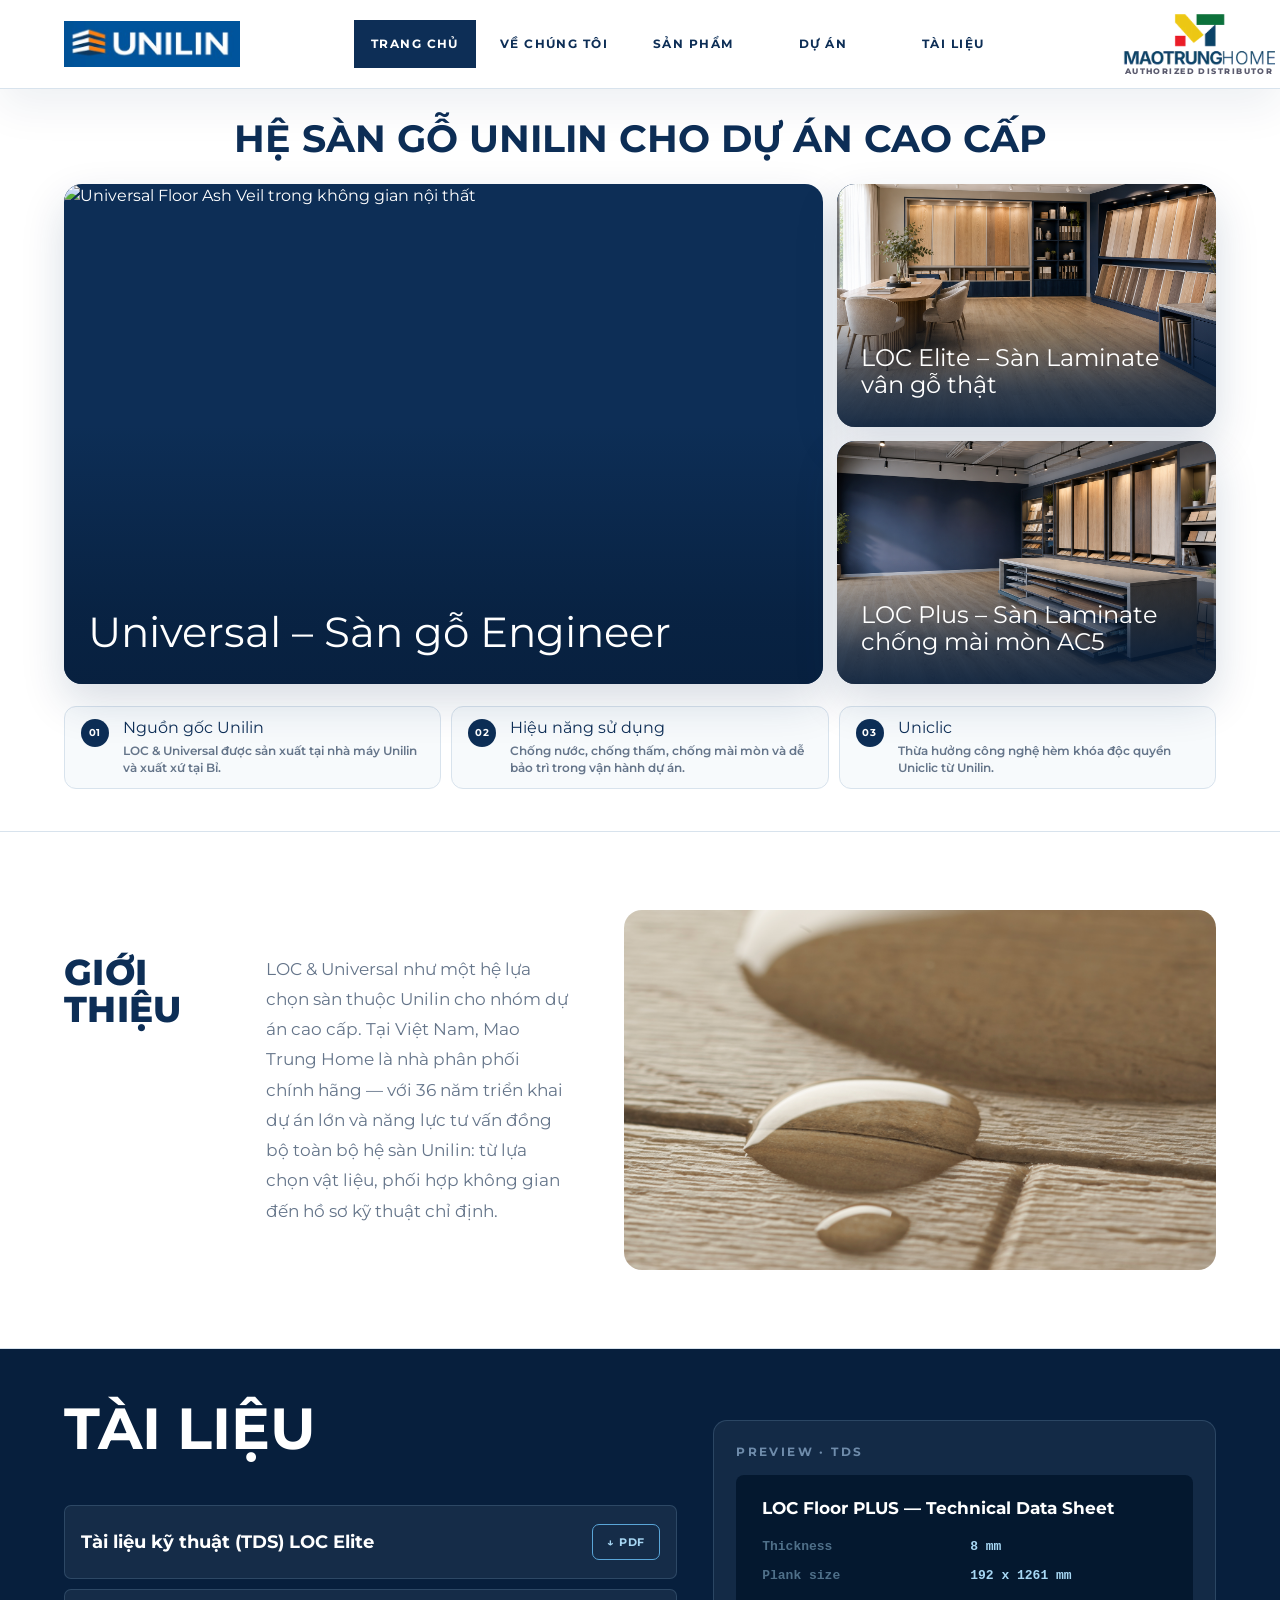
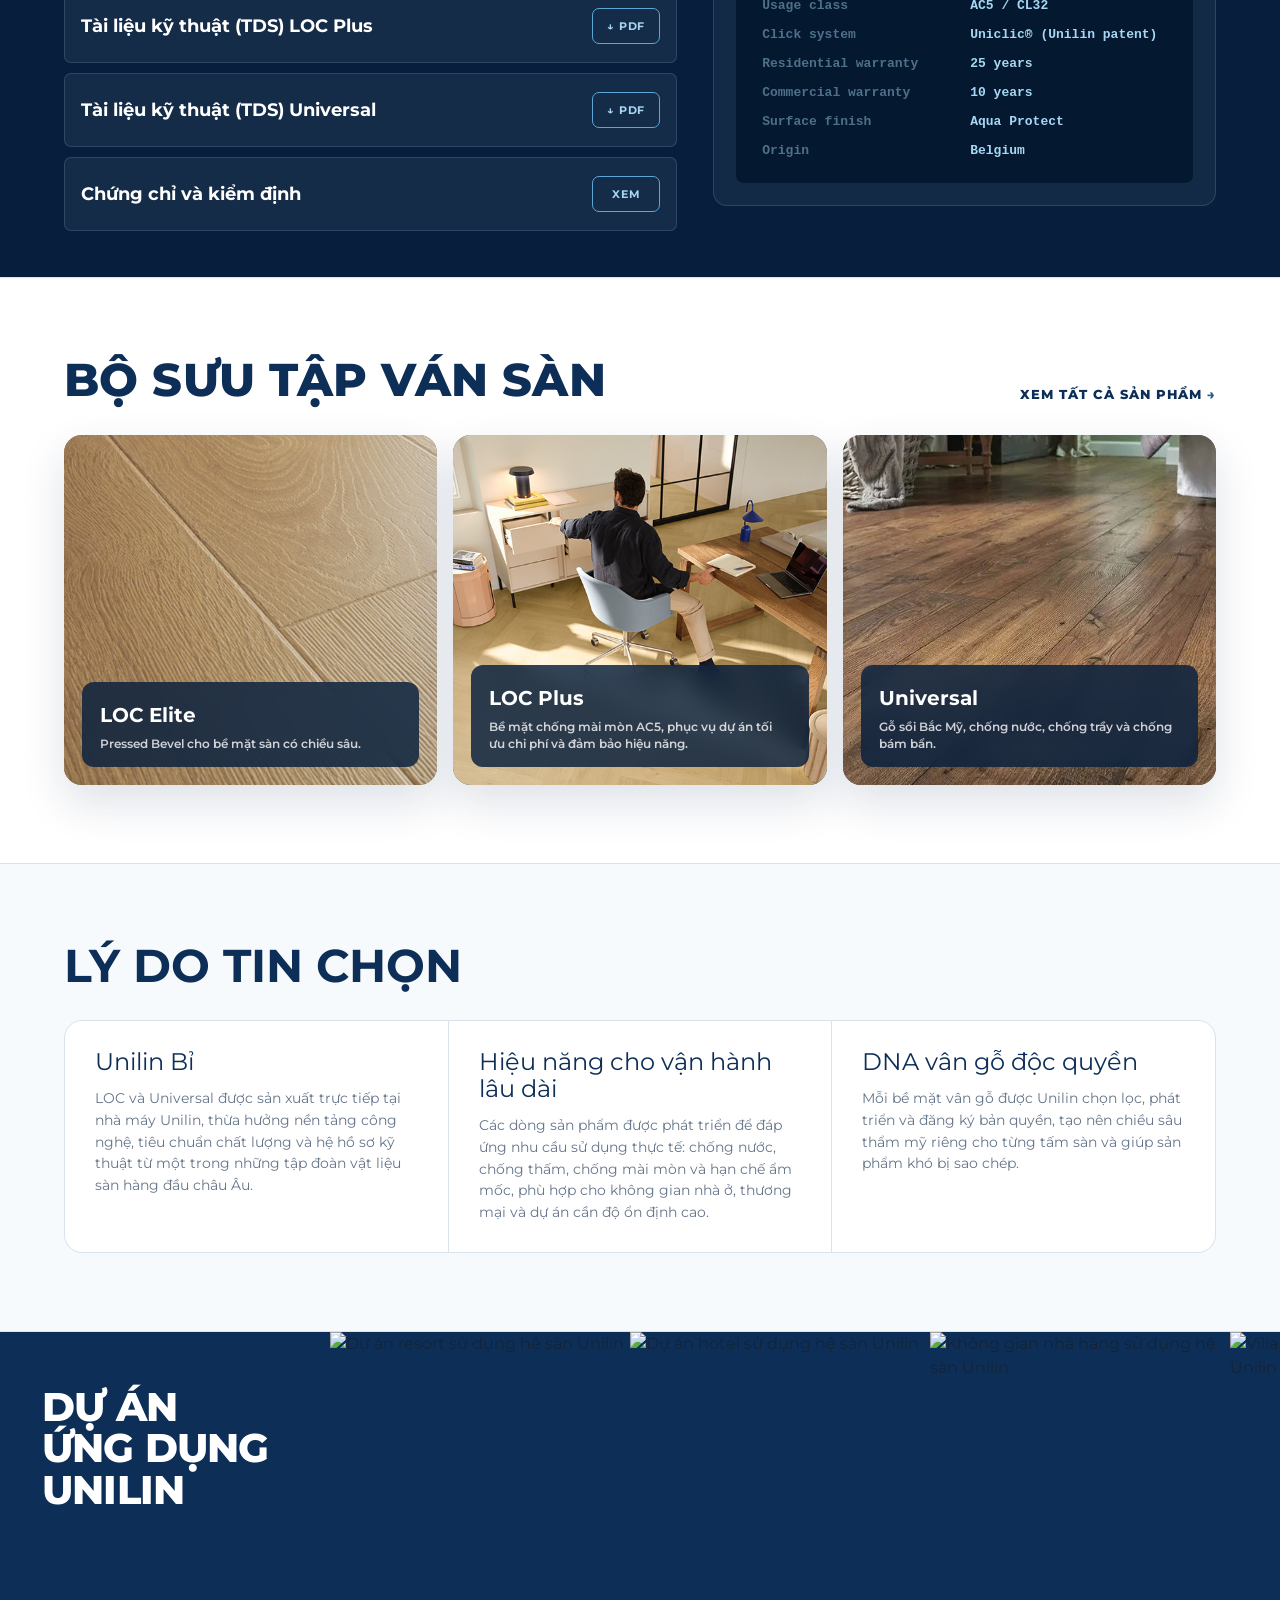
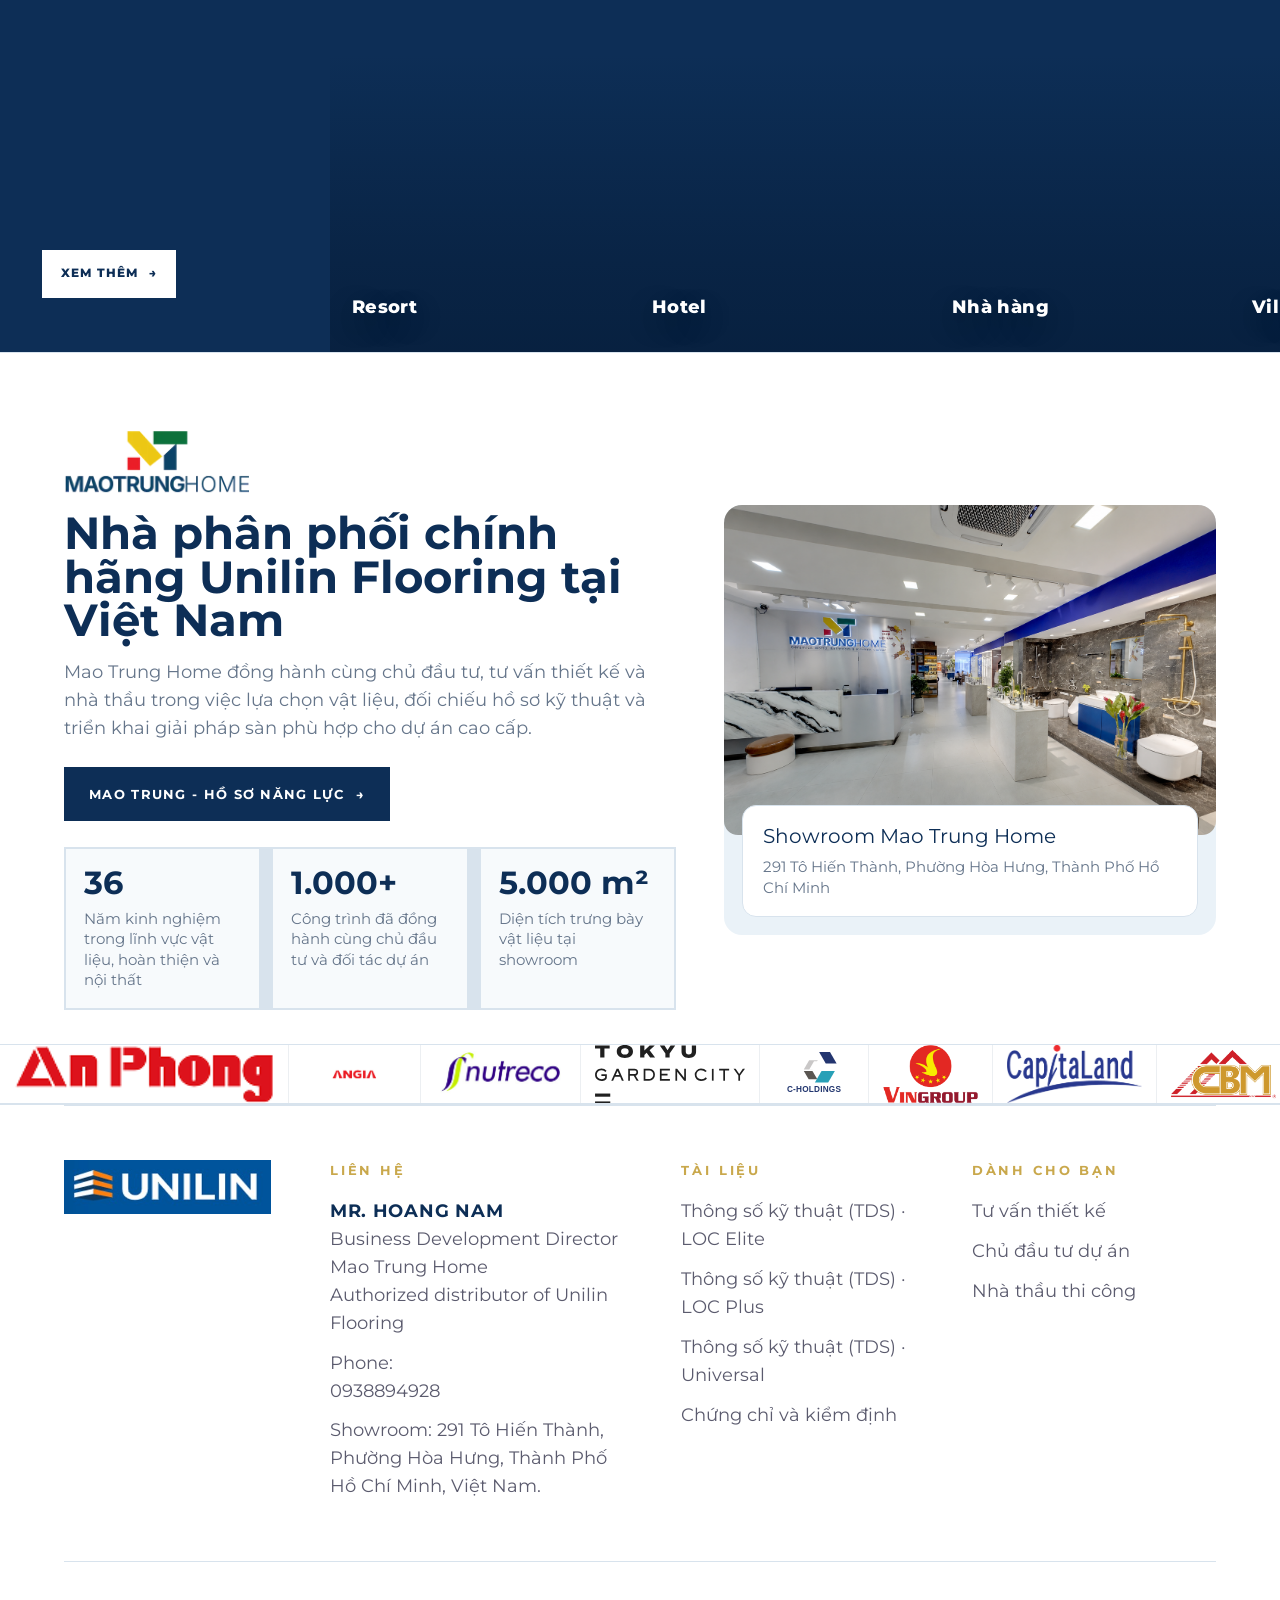
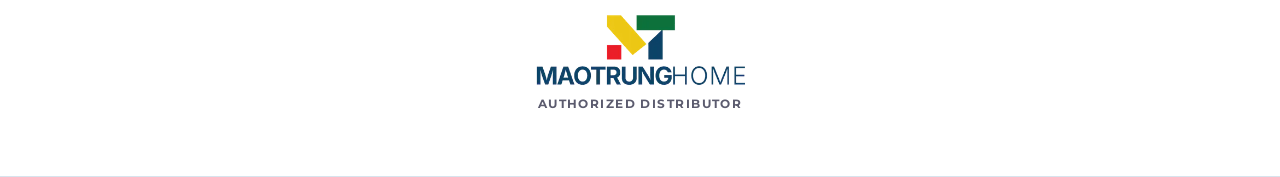
==== commit 9895911f: "Deploy LOC CDX desktop website" ====
--- a/desktop.html
+++ b/desktop.html
@@ -3,85 +3,285 @@
 <head>
 <meta charset="UTF-8">
 <meta name="viewport" content="width=device-width, initial-scale=1">
-<title>LOC Vietnam — Trang chủ</title>
-<link rel="icon" type="image/png" href="LOC_LOGO.png">
+<title>LOC & Universal Floor — Trang chủ</title>
+<link rel="icon" type="image/png" href="assets/unilin-logo-blue.jpg">
+<link rel="preconnect" href="https://fonts.googleapis.com">
+<link rel="preconnect" href="https://fonts.gstatic.com" crossorigin>
+<link href="https://fonts.googleapis.com/css2?family=Montserrat:wght@400;500;600;700;800&display=swap" rel="stylesheet">
 <link rel="stylesheet" href="loc-site.css">
 </head>
-<body>
+<body class="lu-home">
 <a class="skip" href="#main">Đi đến nội dung</a>
 <header class="header">
   <div class="header-inner">
-    <a class="logo-wrap" href="LOC_Landingpage_CD.html" aria-label="LOC Floor — Trang chủ"><img class="loc-logo" src="LOC_LOGO.png" alt="LOC Floor"></a>
+    <a class="logo-wrap" href="LOC_Landingpage_CD.html" aria-label="Unilin Flooring — Trang chủ"><img class="loc-logo unilin-mark" src="assets/unilin-logo-blue.jpg" alt="Unilin"></a>
     <nav class="nav" aria-label="Điều hướng chính"><a class="active" href="LOC_Landingpage_CD.html">Trang chủ</a><a class="" href="LOC_about.html">Về chúng tôi</a><a class="" href="LOC_products.html">Sản phẩm</a><a class="" href="LOC_projects.html">Dự án</a><a class="" href="LOC_documents.html">Tài liệu</a></nav>
+    <div class="header-actions"><span class="header-distributor-logo" aria-label="Mao Trung Home authorized distributor"><img src="assets/mao-trung-home-logo.png" alt="Mao Trung Home"><small>authorized distributor</small></span></div>
   </div>
 </header>
-<main id="main">
-<section class="hero-home">
-  <div class="hero-copy">
-    <h1 class="display" data-hero-title>LOC Elite Series</h1>
-    <p class="lede" data-hero-subtitle>Pressed Bevel 4 mặt, bề mặt vân gỗ có chiều sâu và cảm giác hoàn thiện gần với gỗ thật.</p>
-  </div>
-  <div class="hero-media" data-hero-carousel>
-    <img class="active" src="assets/hero/loc-elite-showroom-display.png" alt="LOC Elite Series" data-title="LOC Elite Series" data-subtitle="Pressed Bevel 4 mặt, bề mặt vân gỗ có chiều sâu và cảm giác hoàn thiện gần với gỗ thật.">
-    <img src="assets/hero/loc-plus-showroom-display.png" alt="LOC Plus Series" data-title="LOC Plus Series" data-subtitle="AC5, HDF 8mm và hèm khóa Uniclic cho không gian sử dụng thường xuyên.">
-  </div>
-</section>
-<section class="home-intro">
-  <div class="page home-intro-grid">
-    <figure class="home-intro-media"><img src="assets/feedback-0307/unilin-laminate-technology.jpg" alt="Công nghệ laminate của Unilin"></figure>
-    <div class="home-intro-copy">
-      <p class="kicker">Giới thiệu</p>
-      <h2 class="section-title">LOC Floor by Unilin.</h2>
-      <p>LOC Floor by Unilin là dòng sàn laminate cao cấp được sản xuất tại Bỉ bởi Unilin Group, một trong những nhà sản xuất sàn và vật liệu xây dựng hàng đầu thế giới. LOC Floor nổi bật với chất lượng vượt trội, độ bền cao, khả năng chống trầy xước và chống ẩm tốt, cùng hệ hèm khóa độc quyền Uniclic giúp việc lắp đặt diễn ra nhanh, gọn và chắc chắn.</p>
-    </div>
-  </div>
-</section>
-<section class="home-docs">
-  <div class="page">
-    <h2 class="section-title">Tài liệu</h2>
-    <div class="quick-docs">
-      <a class="quick-doc" href="LOC_documents.html"><strong>Bảng dữ liệu kỹ thuật (TDS)</strong><span>↗</span></a>
-      <a class="quick-doc" href="LOC_documents.html"><strong>Brochure</strong><span>↗</span></a>
-      <a class="quick-doc" href="LOC_products.html"><strong>Ván sàn LOC</strong><span>↗</span></a>
-    </div>
-  </div>
-</section>
-<section class="series-feature">
-  <div class="page">
-    <h2 class="section-title series-title">LOC Series</h2>
-    <div class="series-feature-grid">
-      <article class="series-feature-card">
-        <img src="assets/product-scenes-corrected/03-elite-LFE00463.png" alt="LOC Elite Series">
-        <div><h2>LOC Elite Series</h2><p>Dành cho những không gian cần bề mặt sàn có chiều sâu rõ hơn. Cạnh vát Pressed Bevel 4 mặt giúp từng tấm sàn hiện vân, bắt sáng và tạo cảm giác hoàn thiện gần với gỗ thật.</p><a class="btn outline" href="LOC_products.html">Xem thêm</a></div>
-      </article>
-      <article class="series-feature-card">
-        <img src="assets/product-scenes-corrected/18-plus-LPV00555AP.png" alt="LOC Plus Series">
-        <div><h2>LOC Plus Series</h2><p>Được phát triển cho những không gian sử dụng thường xuyên. Với AC5, chống mài mòn ≥6000 cycles, HDF 8mm và hèm khóa Uniclic, Plus phù hợp cho căn hộ, văn phòng và khu vực thương mại vừa.</p><a class="btn outline" href="LOC_products.html">Xem thêm</a></div>
-      </article>
-    </div>
-  </div>
-</section>
-<section class="home-project-feature">
-  <div class="page home-project-card">
-    <div class="home-project-copy">
-      <h2>Dự án</h2>
-      <p>Xem khu vực nội thất đã ứng dụng ván sàn LOC.</p>
-      <a class="btn outline" href="LOC_projects.html">Xem thêm</a>
-    </div>
-    <img src="assets/product-scenes-corrected/18-plus-LPV00555AP.png" alt="Dự án ứng dụng sàn LOC">
-  </div>
-</section>
-</main><footer class="footer" id="contact">
-  <div class="page">
-    <div class="foot-top">
-      <div><img class="foot-logo" src="LOC_LOGO.png" alt="LOC Floor"></div>
-      <div class="foot-col"><h5>Liên hệ</h5><ul><li>Đại diện nhà phân phối Mao Trung<br>Anh Hoàng Nam</li><li>Mobile: <a href="tel:0938360986">0938 360 986</a></li><li>Email: <a href="mailto:hoangnam@maotrung.com">hoangnam@maotrung.com</a></li><li>Địa chỉ: 291 Tô Hiến Thành, Phường Hoà Hưng, TP. HCM</li></ul><div class="foot-contact-actions"><a class="foot-contact-btn" href="tel:0938360986" aria-label="Gọi 0938 360 986">☎</a><a class="foot-contact-btn" href="https://zalo.me/0938360986" target="_blank" rel="noopener" aria-label="Mở Zalo 0938 360 986">Zalo</a><a class="foot-contact-btn" href="mailto:hoangnam@maotrung.com" aria-label="Gửi email đến hoangnam@maotrung.com">✉</a></div></div>
-      <div class="foot-col"><h5>Dành cho bạn</h5><ul><li><a href="LOC_documents.html">Tư vấn thiết kế</a></li><li><a href="LOC_documents.html">Chủ đầu tư dự án</a></li><li><a href="LOC_documents.html">Nhà thầu thi công</a></li></ul></div>
-      <div class="foot-col"><h5>Tài liệu</h5><ul><li><a href="LOC_documents.html">TDS Elite</a></li><li><a href="LOC_documents.html">TDS Plus</a></li><li><a href="LOC_documents.html">Bảo hành LOC</a></li></ul></div>
-    </div>
-    <div class="foot-bot"><span>Phân phối độc quyền bởi Mao Trung</span><span class="mao-logo"><img src="assets/mao-trung-home-logo.png" alt="Mao Trung Home"></span></div>
-  </div>
-</footer>
+<main id="main" class="lu-home-main">
+  <section class="lu-hero" id="top" aria-labelledby="hero-title">
+    <div class="page">
+      <div class="lu-hero-head">
+        <h1 id="hero-title">HỆ SÀN GỖ UNILIN CHO DỰ ÁN CAO CẤP</h1>
+      </div>
+      <div class="lu-hero-grid">
+        <article class="lu-hero-card lu-hero-card-main">
+          <img src="assets 02_universal/phoi-canh-thuc-te/ash-veil_resort.png" alt="Universal Floor Ash Veil trong không gian nội thất">
+          <div>
+            <h2>Universal – Sàn gỗ Engineer</h2>
+          </div>
+        </article>
+        <div class="lu-hero-side">
+          <article class="lu-hero-card">
+            <img src="assets/hero/loc-elite-showroom-display.png" alt="Không gian trưng bày LOC Elite Series">
+            <div>
+              <h2>LOC Elite – Sàn Laminate vân gỗ thật</h2>
+            </div>
+          </article>
+          <article class="lu-hero-card">
+            <img src="assets/hero/loc-plus-showroom-display.png" alt="Không gian trưng bày LOC Plus Series">
+            <div>
+              <h2>LOC Plus – Sàn Laminate chống mài mòn AC5</h2>
+            </div>
+          </article>
+        </div>
+      </div>
+      <div class="lu-usp-row" aria-label="USP chính">
+        <div class="lu-usp"><b>01</b><div><strong>Nguồn gốc Unilin</strong><span>LOC & Universal được sản xuất tại nhà máy Unilin và xuất xứ tại Bỉ.</span></div></div>
+        <div class="lu-usp"><b>02</b><div><strong>Hiệu năng sử dụng</strong><span>Chống nước, chống thấm, chống mài mòn và dễ bảo trì trong vận hành dự án.</span></div></div>
+        <div class="lu-usp"><b>03</b><div><strong>Uniclic</strong><span>Thừa hưởng công nghệ hèm khóa độc quyền Uniclic từ Unilin.</span></div></div>
+      </div>
+    </div>
+  </section>
+
+  <section class="lu-about section" id="about" aria-labelledby="about-title">
+    <div class="page">
+      <div class="lu-about-copy">
+        <div><h2 id="about-title">GIỚI THIỆU</h2></div>
+        <p>LOC & Universal như một hệ lựa chọn sàn thuộc Unilin cho nhóm dự án cao cấp. Tại Việt Nam, Mao Trung Home là nhà phân phối chính hãng — với 36 năm triển khai dự án lớn và năng lực tư vấn đồng bộ toàn bộ hệ sàn Unilin: từ lựa chọn vật liệu, phối hợp không gian đến hồ sơ kỹ thuật chỉ định.</p>
+      </div>
+      <figure class="lu-about-image"><img src="assets/brief-1707/home-about-pergo-placeholder.jpg" alt="Không gian vật liệu sàn thuộc hệ Unilin" loading="lazy"></figure>
+    </div>
+  </section>
+
+  <section class="lu-doc-access section" id="documents" aria-labelledby="docs-title">
+    <div class="page">
+      <div class="lu-doc-copy">
+        <h2 id="docs-title">TÀI LIỆU</h2>
+        <div class="lu-doc-list" aria-label="Tài liệu tải nhanh">
+          <a href="assets/loc-certificates/tds-loc-floor-elite.pdf" target="_blank" rel="noopener" data-tds-preview="elite"><strong>Tài liệu kỹ thuật (TDS) LOC Elite</strong><b>↓ PDF</b></a>
+          <a href="assets/loc-certificates/tds-loc-floor-plus.pdf" target="_blank" rel="noopener" data-tds-preview="plus"><strong>Tài liệu kỹ thuật (TDS) LOC Plus</strong><b>↓ PDF</b></a>
+          <a href="assets/loc-certificates/universal-tds-ewf-ewo-noa-2200x165-en.pdf" target="_blank" rel="noopener" data-tds-preview="universal"><strong>Tài liệu kỹ thuật (TDS) Universal</strong><b>↓ PDF</b></a>
+          <a href="LOC_documents.html?type=Certificate" data-tds-preview="certificate"><strong>Chứng chỉ và kiểm định</strong><b>Xem</b></a>
+        </div>
+      </div>
+      <div class="lu-tds-preview" aria-label="Preview TDS">
+        <p class="kicker">Preview · TDS</p>
+        <div class="lu-tds-sheet">
+          <h3>LOC Floor PLUS — Technical Data Sheet</h3>
+          <dl>
+            <div><dt>Thickness</dt><dd>8 mm</dd></div>
+            <div><dt>Plank size</dt><dd>192 x 1261 mm</dd></div>
+            <div><dt>Usage class</dt><dd>AC5 / CL32</dd></div>
+            <div><dt>Click system</dt><dd>Uniclic® (Unilin patent)</dd></div>
+            <div><dt>Residential warranty</dt><dd>25 years</dd></div>
+            <div><dt>Commercial warranty</dt><dd>10 years</dd></div>
+            <div><dt>Surface finish</dt><dd>Aqua Protect</dd></div>
+            <div><dt>Origin</dt><dd>Belgium</dd></div>
+          </dl>
+        </div>
+
+      </div>
+    </div>
+  </section>
+
+  <section class="lu-products section" id="products" aria-labelledby="products-title">
+    <div class="page">
+      <div class="intro lu-products-intro">
+        <h2 id="products-title">BỘ SƯU TẬP VÁN SÀN</h2>
+        <a class="section-link" href="LOC_products.html">Xem tất cả sản phẩm <span>→</span></a>
+      </div>
+      <div class="lu-product-grid">
+        <a class="lu-product-card lu-line-elite" href="LOC_products.html">
+          <div>
+            <h3>LOC Elite</h3>
+            <p>Pressed Bevel cho bề mặt sàn có chiều sâu.</p>
+          </div>
+        </a>
+        <a class="lu-product-card lu-line-plus" href="LOC_products.html">
+          <div>
+            <h3>LOC Plus</h3>
+            <p>Bề mặt chống mài mòn AC5, phục vụ dự án tối ưu chi phí và đảm bảo hiệu năng.</p>
+          </div>
+        </a>
+        <a class="lu-product-card lu-line-universal" href="LOC_products.html">
+          <div>
+            <h3>Universal</h3>
+            <p>Gỗ sồi Bắc Mỹ, chống nước, chống trầy và chống bám bẩn.</p>
+          </div>
+        </a>
+      </div>
+    </div>
+  </section>
+
+  <section class="lu-reasons section" aria-labelledby="reason-title">
+    <div class="page">
+      <div class="lu-section-head">
+        <h2 id="reason-title">LÝ DO TIN CHỌN</h2>
+      </div>
+      <div class="lu-reason-grid">
+        <article>
+          <h3>Unilin Bỉ</h3>
+          <p>LOC và Universal được sản xuất trực tiếp tại nhà máy Unilin, thừa hưởng nền tảng công nghệ, tiêu chuẩn chất lượng và hệ hồ sơ kỹ thuật từ một trong những tập đoàn vật liệu sàn hàng đầu châu Âu.</p>
+        </article>
+        <article>
+          <h3>Hiệu năng cho vận hành lâu dài</h3>
+          <p>Các dòng sản phẩm được phát triển để đáp ứng nhu cầu sử dụng thực tế: chống nước, chống thấm, chống mài mòn và hạn chế ẩm mốc, phù hợp cho không gian nhà ở, thương mại và dự án cần độ ổn định cao.</p>
+        </article>
+        <article>
+          <h3>DNA vân gỗ độc quyền</h3>
+          <p>Mỗi bề mặt vân gỗ được Unilin chọn lọc, phát triển và đăng ký bản quyền, tạo nên chiều sâu thẩm mỹ riêng cho từng tấm sàn và giúp sản phẩm khó bị sao chép.</p>
+        </article>
+      </div>
+    </div>
+  </section>
+
+  <section class="lu-projects section" id="projects" aria-labelledby="projects-title">
+    <div class="lu-project-carousel-wrap">
+      <aside class="lu-project-side">
+        <h2 id="projects-title">DỰ ÁN<br>ỨNG DỤNG<br>UNILIN</h2>
+        <a class="btn btn-dark" href="LOC_projects.html">Xem thêm <span>→</span></a>
+      </aside>
+      <div class="lu-project-carousel-shell">
+        <div class="lu-project-carousel-track">
+          <a class="lu-project-slide" href="LOC_projects.html"><img src="assets 02_universal/phoi-canh-thuc-te/ash-veil_resort.png" alt="Dự án resort sử dụng hệ sàn Unilin" loading="lazy"><span>Resort</span></a>
+          <a class="lu-project-slide" href="LOC_projects.html"><img src="assets 02_universal/phoi-canh-thuc-te/drift-sand_hotel.png" alt="Dự án hotel sử dụng hệ sàn Unilin" loading="lazy"><span>Hotel</span></a>
+          <a class="lu-project-slide" href="LOC_projects.html"><img src="assets 02_universal/phoi-canh-thuc-te/echo-white_nha-hang.png" alt="Không gian nhà hàng sử dụng hệ sàn Unilin" loading="lazy"><span>Nhà hàng</span></a>
+          <a class="lu-project-slide" href="LOC_projects.html"><img src="assets 02_universal/phoi-canh-thuc-te/midnight-noa_villa.png" alt="Villa nghỉ dưỡng sử dụng hệ sàn Unilin" loading="lazy"><span>Villa nghỉ dưỡng</span></a>
+          <a class="lu-project-slide" href="LOC_projects.html"><img src="assets 02_universal/phoi-canh-thuc-te/light-natural_biet-thu-cao-cap.png" alt="Nhà ở cao cấp sử dụng hệ sàn Unilin" loading="lazy"><span>Nhà ở cao cấp</span></a>
+          <a class="lu-project-slide" href="LOC_projects.html"><img src="assets 02_universal/phoi-canh-thuc-te/sietch-brown_van-phong-boardroom.png" alt="Văn phòng sử dụng hệ sàn Unilin" loading="lazy"><span>Văn phòng</span></a>
+          <a class="lu-project-slide" href="LOC_projects.html"><img src="assets/product-scenes-corrected/24-plus-LPV00611AP.png" alt="Phòng khách căn hộ sử dụng hệ sàn Unilin" loading="lazy"><span>Phòng khách căn hộ</span></a>
+        </div>
+      </div>
+    </div>
+  </section>
+
+  <section class="lu-mao-home section" id="contact" aria-labelledby="mao-home-title">
+    <div class="page lu-mao-home-grid">
+      <div class="lu-mao-home-copy">
+        <img class="lu-mao-home-logo" src="assets/mao-trung-home-logo.png" alt="Mao Trung Home" loading="lazy">
+        <h2 id="mao-home-title">Nhà phân phối chính hãng Unilin Flooring tại Việt Nam</h2>
+        <p class="lu-mao-home-lead">Mao Trung Home đồng hành cùng chủ đầu tư, tư vấn thiết kế và nhà thầu trong việc lựa chọn vật liệu, đối chiếu hồ sơ kỹ thuật và triển khai giải pháp sàn phù hợp cho dự án cao cấp.</p>
+        <a class="btn primary lu-mao-home-btn" href="assets/docs/Ho-so-nang-luc-MaoTrung-LeGia.pdf" target="_blank" rel="noopener">Mao Trung - Hồ sơ năng lực <span>→</span></a>
+        <div class="lu-mao-home-stats" aria-label="Năng lực Mao Trung Home">
+          <article><strong>36</strong><span>Năm kinh nghiệm trong lĩnh vực vật liệu, hoàn thiện và nội thất</span></article>
+          <article><strong>1.000+</strong><span>Công trình đã đồng hành cùng chủ đầu tư và đối tác dự án</span></article>
+          <article><strong>5.000 m²</strong><span>Diện tích trưng bày vật liệu tại showroom</span></article>
+        </div>
+      </div>
+      <figure class="lu-mao-home-visual">
+        <img src="assets/mao-trung/anh-showroom.png" alt="Showroom Mao Trung Home" width="1500" height="1000" loading="lazy">
+        <figcaption><strong>Showroom Mao Trung Home</strong><span>291 Tô Hiến Thành, Phường Hòa Hưng, Thành Phố Hồ Chí Minh</span></figcaption>
+      </figure>
+    </div>
+    <div class="lu-logo-marquee" aria-label="Nhóm chủ đầu tư và đối tác tham khảo">
+      <div class="lu-logo-track">
+        <img src="assets/partners/downloaded-web/an-phong.png" alt="An Phong" loading="lazy">
+        <img src="assets/partners/downloaded-web/angia.jpg" alt="Angia" loading="lazy">
+        <img src="assets/partners/downloaded-web/azb.png" alt="AZB" loading="lazy">
+        <img src="assets/partners/downloaded-web/becamex-tokyu.svg" alt="Becamex Tokyu" loading="lazy">
+        <img src="assets/partners/downloaded-web/c-holdings.svg" alt="C Holdings" loading="lazy">
+        <img src="assets/partners/downloaded-web/Vingroup_logo.svg.webp" alt="Vingroup" loading="lazy">
+        <img src="assets/partners/downloaded-web/capitaland.png" alt="Capitaland" loading="lazy">
+        <img src="assets/partners/downloaded-web/cbm.png" alt="CBM" loading="lazy">
+        <img src="assets/partners/downloaded-web/central.png" alt="Central" loading="lazy">
+        <img src="assets/partners/downloaded-web/ct-group.png" alt="CT Group" loading="lazy">
+        <img src="assets/partners/downloaded-web/dat-xanh-group.png" alt="Dat Xanh Group" loading="lazy">
+        <img src="assets/partners/downloaded-web/decofi.png" alt="Decofi" loading="lazy">
+        <img src="assets/partners/downloaded-web/dic.png" alt="DIC" loading="lazy">
+        <img src="assets/partners/downloaded-web/gamuda-land.png" alt="Gamuda Land" loading="lazy">
+        <img src="assets/partners/downloaded-web/hung-thinh-corporation.png" alt="Hung Thinh Corporation" loading="lazy">
+        <img src="assets/partners/downloaded-web/keppel.svg" alt="Keppel" loading="lazy">
+        <img src="assets/partners/downloaded-web/kien-a.svg" alt="Kien A" loading="lazy">
+        <img src="assets/partners/downloaded-web/masterise-homes.webp" alt="Masterise Homes" loading="lazy">
+        <img src="assets/partners/downloaded-web/newtecons.svg" alt="Newtecons" loading="lazy">
+        <img src="assets/partners/downloaded-web/phuoc-thanh.webp" alt="Phuoc Thanh" loading="lazy">
+        <img src="assets/partners/downloaded-web/quoc-cuong-gia-lai.png" alt="Quoc Cuong Gia Lai" loading="lazy">
+        <img src="assets/partners/downloaded-web/ricons.svg" alt="Ricons" loading="lazy">
+        <img src="assets/partners/downloaded-web/sol-ec.png" alt="Sol E&C" loading="lazy">
+        <img src="assets/partners/downloaded-web/sonkim-land.png" alt="SonKim Land" loading="lazy">
+        <img src="assets/partners/downloaded-web/sun-group.png" alt="Sun Group" loading="lazy">
+        <img src="assets/partners/downloaded-web/trung-thuy-group.svg" alt="Trung Thuy Group" loading="lazy">
+        <img src="assets/partners/downloaded-web/ttc logo.webp" alt="TTC" loading="lazy">
+        <img src="assets/partners/downloaded-web/unicons.svg" alt="Unicons" loading="lazy">
+        <img src="assets/partners/downloaded-web/an-phong.png" alt="" aria-hidden="true" loading="lazy">
+        <img src="assets/partners/downloaded-web/angia.jpg" alt="" aria-hidden="true" loading="lazy">
+        <img src="assets/partners/downloaded-web/azb.png" alt="" aria-hidden="true" loading="lazy">
+        <img src="assets/partners/downloaded-web/becamex-tokyu.svg" alt="" aria-hidden="true" loading="lazy">
+        <img src="assets/partners/downloaded-web/c-holdings.svg" alt="" aria-hidden="true" loading="lazy">
+        <img src="assets/partners/downloaded-web/Vingroup_logo.svg.webp" alt="" aria-hidden="true" loading="lazy">
+        <img src="assets/partners/downloaded-web/capitaland.png" alt="" aria-hidden="true" loading="lazy">
+        <img src="assets/partners/downloaded-web/cbm.png" alt="" aria-hidden="true" loading="lazy">
+        <img src="assets/partners/downloaded-web/central.png" alt="" aria-hidden="true" loading="lazy">
+        <img src="assets/partners/downloaded-web/ct-group.png" alt="" aria-hidden="true" loading="lazy">
+        <img src="assets/partners/downloaded-web/dat-xanh-group.png" alt="" aria-hidden="true" loading="lazy">
+        <img src="assets/partners/downloaded-web/decofi.png" alt="" aria-hidden="true" loading="lazy">
+        <img src="assets/partners/downloaded-web/dic.png" alt="" aria-hidden="true" loading="lazy">
+        <img src="assets/partners/downloaded-web/gamuda-land.png" alt="" aria-hidden="true" loading="lazy">
+        <img src="assets/partners/downloaded-web/hung-thinh-corporation.png" alt="" aria-hidden="true" loading="lazy">
+        <img src="assets/partners/downloaded-web/keppel.svg" alt="" aria-hidden="true" loading="lazy">
+        <img src="assets/partners/downloaded-web/kien-a.svg" alt="" aria-hidden="true" loading="lazy">
+        <img src="assets/partners/downloaded-web/masterise-homes.webp" alt="" aria-hidden="true" loading="lazy">
+        <img src="assets/partners/downloaded-web/newtecons.svg" alt="" aria-hidden="true" loading="lazy">
+        <img src="assets/partners/downloaded-web/phuoc-thanh.webp" alt="" aria-hidden="true" loading="lazy">
+        <img src="assets/partners/downloaded-web/quoc-cuong-gia-lai.png" alt="" aria-hidden="true" loading="lazy">
+        <img src="assets/partners/downloaded-web/ricons.svg" alt="" aria-hidden="true" loading="lazy">
+        <img src="assets/partners/downloaded-web/sol-ec.png" alt="" aria-hidden="true" loading="lazy">
+        <img src="assets/partners/downloaded-web/sonkim-land.png" alt="" aria-hidden="true" loading="lazy">
+        <img src="assets/partners/downloaded-web/sun-group.png" alt="" aria-hidden="true" loading="lazy">
+        <img src="assets/partners/downloaded-web/trung-thuy-group.svg" alt="" aria-hidden="true" loading="lazy">
+        <img src="assets/partners/downloaded-web/ttc logo.webp" alt="" aria-hidden="true" loading="lazy">
+        <img src="assets/partners/downloaded-web/unicons.svg" alt="" aria-hidden="true" loading="lazy">
+      </div>
+    </div>
+  </section>
+
+  <section class="lu-contact-section section" aria-labelledby="contact-title">
+    <footer class="lu-footer-detailed page" aria-labelledby="contact-title">
+      <div class="foot-top">
+        <div class="foot-brand">
+          <div class="footer-moduleo-mark" aria-hidden="true"><img src="assets/unilin-logo-blue.jpg" alt=""></div>
+        </div>
+        <div class="foot-col foot-contact">
+          <h2 id="contact-title">Liên hệ</h2>
+          <p class="rep-line"><strong>MR. HOANG NAM</strong><br>Business Development Director<br>Mao Trung Home<br>Authorized distributor of Unilin Flooring</p>
+          <p class="phone-line">Phone: <a href="tel:+84938894928">0938894928</a></p>
+          <p>Showroom: 291 Tô Hiến Thành, Phường Hòa Hưng, Thành Phố Hồ Chí Minh, Việt Nam.</p>
+        </div>
+        <div class="foot-col">
+          <h2>Tài liệu</h2>
+          <a href="LOC_documents.html?type=TDS">Thông số kỹ thuật (TDS) · LOC Elite</a>
+          <a href="LOC_documents.html?type=TDS">Thông số kỹ thuật (TDS) · LOC Plus</a>
+          <a href="LOC_documents.html?type=TDS">Thông số kỹ thuật (TDS) · Universal</a>
+          <a href="LOC_documents.html?type=Certificate">Chứng chỉ và kiểm định</a>
+        </div>
+        <div class="foot-col">
+          <h2>Dành cho bạn</h2>
+          <a href="LOC_products.html">Tư vấn thiết kế</a>
+          <a href="LOC_projects.html">Chủ đầu tư dự án</a>
+          <a href="LOC_documents.html">Nhà thầu thi công</a>
+        </div>
+      </div>
+      <div class="foot-bot">
+        <div class="footer-distributor">
+          <img class="mao-logo" src="assets/mao-trung-home-logo.png" alt="Mao Trung Home">
+          <span class="foot-by">authorized distributor</span>
+        </div>
+      </div>
+    </footer>
+  </section>
+</main>
 <div class="contact-modal" id="contactModal" role="dialog" aria-modal="true" aria-labelledby="contactTitle"><div class="contact-box"><button class="contact-close" type="button" data-contact-close>×</button><h3 id="contactTitle">Nhận tư vấn dự án</h3><form class="contact-form"><label>Tên<input required></label><label>Số điện thoại<input type="tel" inputmode="numeric" required></label><label>Email<input type="email"></label><label>Mô tả dự án & thông tin cần tư vấn<textarea required></textarea></label><button class="btn" type="submit">Gửi yêu cầu →</button><p class="contact-note"></p></form></div></div>
 <script src="loc-site.js"></script>
 </body>
--- a/loc-site.css
+++ b/loc-site.css
@@ -14,6 +14,7 @@
   --gutter:64px;
   --sans:Arial, Helvetica, sans-serif;
 }
+
 *{box-sizing:border-box}
 html,body{margin:0;padding:0;scroll-behavior:smooth}
 body{font-family:var(--sans);color:var(--ink);background:var(--warm);font-size:16px;line-height:1.55;-webkit-font-smoothing:antialiased;overflow-x:hidden}
@@ -187,3 +188,888 @@
 @keyframes heroTextSlideUp{from{opacity:0;transform:translateY(24px)}to{opacity:1;transform:translateY(0)}}
 @keyframes heroImageZoom{from{transform:scale(1)}to{transform:scale(1.035)}}
 @media(prefers-reduced-motion:reduce){.hero-media img.active,.hero-copy.is-entering .display,.hero-copy.is-entering .lede{animation:none}.hero-media img.active{transform:scale(1)}}
+
+/* LOC + Universal home refresh 13.07.2026 */
+.unilin-mark{width:118px;height:auto;border-radius:0}.header .logo-wrap{min-width:130px}
+.lu-hero{padding:80px 0 96px;background:#f7f2ea;border-bottom:1px solid var(--line)}
+.lu-hero-head{max-width:1040px;margin:0 auto 44px;text-align:center}.lu-hero-head .kicker{margin-bottom:16px}.lu-hero h1{margin:0;color:var(--navy);font-size:clamp(52px,5vw,84px);line-height:.98;font-weight:500;letter-spacing:-.035em}.lu-hero-head p:not(.kicker){margin:22px auto 0;max-width:850px;color:var(--muted);font-size:19px;line-height:1.68}
+.lu-hero-grid{display:grid;grid-template-columns:1.42fr .7fr;gap:22px;min-height:620px}.lu-hero-side{display:grid;gap:22px}.lu-hero-card{position:relative;overflow:hidden;background:var(--navy);min-height:299px;color:#fff}.lu-hero-card,.lu-hero-card img{border-radius:8px}.lu-hero-card img{position:absolute;inset:0;width:100%;height:100%;object-fit:cover;transition:transform .7s ease}.lu-hero-card:hover img{transform:scale(1.035)}.lu-hero-card:after{content:'';position:absolute;inset:0;background:linear-gradient(180deg,rgba(7,15,30,.08),rgba(7,15,30,.76))}.lu-hero-card div{position:absolute;left:30px;right:30px;bottom:28px;z-index:1}.lu-hero-card span,.lu-product-card span,.lu-doc-card span,.lu-project-grid span{display:block;color:var(--gold);font-size:12px;letter-spacing:.16em;text-transform:uppercase;font-weight:700}.lu-hero-card h2{margin:10px 0 8px;color:#fff;font-size:32px;line-height:1.08;font-weight:500}.lu-hero-card p{margin:0;color:rgba(255,255,255,.78);font-size:16px;line-height:1.52}.lu-hero-card-main{min-height:620px}.lu-hero-card-main h2{font-size:48px}
+.lu-usp-row{display:grid;grid-template-columns:repeat(3,1fr);gap:18px;margin-top:28px}.lu-usp{border:1px solid var(--line);background:#fff;border-radius:999px;padding:18px 24px;display:grid;gap:4px}.lu-usp strong{color:var(--navy);font-size:18px}.lu-usp span{color:var(--muted);font-size:14px;line-height:1.45}
+.lu-section{padding:92px 0;background:#fff;border-bottom:1px solid var(--line)}.lu-section:nth-of-type(even){background:#f7f4ef}.lu-section-head{display:grid;grid-template-columns:.74fr 1fr;gap:72px;align-items:end;margin-bottom:40px}.lu-section-head h2{margin:0;color:var(--navy);font-size:clamp(38px,3.7vw,62px);line-height:1.04;font-weight:500;letter-spacing:-.025em}.lu-section-head p:not(.kicker){margin:0;color:var(--muted);font-size:18px;line-height:1.65}
+.lu-product-grid{display:grid;grid-template-columns:repeat(3,1fr);gap:24px}.lu-product-card{background:#fff;border:1px solid var(--line);display:flex;flex-direction:column}.lu-product-card img{width:100%;height:320px;object-fit:cover}.lu-product-card div{padding:28px}.lu-product-card h3{margin:12px 0 14px;color:var(--navy);font-size:27px;line-height:1.12;font-weight:500}.lu-product-card p{margin:0;color:var(--muted);line-height:1.68}
+.lu-doc-grid{display:grid;grid-template-columns:repeat(3,1fr);gap:1px;background:var(--line);border:1px solid var(--line)}.lu-doc-card{background:#fff;padding:30px;min-height:330px;display:flex;flex-direction:column}.lu-doc-card h3{margin:16px 0;color:var(--navy);font-size:25px;line-height:1.18}.lu-doc-card ul{margin:0 0 26px;padding:0;list-style:none;display:grid;gap:10px;color:var(--muted)}.lu-doc-card li{padding-left:18px;position:relative}.lu-doc-card li:before{content:'';position:absolute;left:0;top:.72em;width:6px;height:6px;border-radius:50%;background:var(--gold)}.lu-doc-card a,.lu-doc-more{margin-top:auto;color:var(--navy);font-weight:700;letter-spacing:.08em;text-transform:uppercase;font-size:13px}.lu-doc-more{display:inline-flex;margin-top:28px;border:1px solid var(--navy);min-height:52px;align-items:center;padding:0 22px}.lu-doc-more:hover,.lu-doc-card a:hover{color:var(--gold)}
+.lu-reason-grid{display:grid;grid-template-columns:repeat(3,1fr);gap:1px;background:var(--line);border:1px solid var(--line)}.lu-reason-grid article{background:#fff;padding:36px;min-height:320px}.lu-reason-grid span{color:var(--gold);font-size:13px;letter-spacing:.18em;font-weight:700}.lu-reason-grid h3{margin:52px 0 16px;color:var(--navy);font-size:28px;line-height:1.1}.lu-reason-grid p{margin:0;color:var(--muted);line-height:1.68}
+.lu-empty-collection{min-height:260px;border:1px dashed var(--line);background:linear-gradient(135deg,rgba(13,46,86,.05),rgba(201,168,76,.08));display:grid;place-items:center;text-align:center;padding:40px}.lu-empty-collection span{color:var(--gold);letter-spacing:.16em;text-transform:uppercase;font-weight:700}.lu-empty-collection p{margin:12px 0 0;color:var(--muted)}
+.lu-project-grid{display:grid;grid-template-columns:repeat(3,1fr);gap:24px}.lu-project-grid article{background:#fff;border:1px solid var(--line);overflow:hidden}.lu-project-grid img{width:100%;height:300px;object-fit:cover}.lu-project-grid div{padding:24px}.lu-project-grid h3{margin:10px 0 6px;color:var(--navy);font-size:25px}.lu-project-grid p{margin:0;color:var(--muted)}
+.lu-distributor{padding:96px 0;background:#f8f4ee;border-bottom:1px solid var(--line)}.lu-distributor-grid{display:grid;grid-template-columns:1fr .72fr;gap:70px;align-items:center}.lu-distributor h2{margin:0;color:var(--navy);font-size:64px;line-height:1}.lu-distributor-role{margin:12px 0 28px;color:var(--gold);font-size:12px;letter-spacing:.18em;text-transform:uppercase;font-weight:700}.lu-distributor p:not(.kicker):not(.lu-distributor-role){color:var(--muted);font-size:18px;line-height:1.72}.lu-distributor-stats{display:grid;grid-template-columns:repeat(3,1fr);gap:1px;background:var(--line);border:1px solid var(--line);margin-top:34px}.lu-distributor-stats div{background:#fff;padding:20px}.lu-distributor-stats strong{display:block;color:var(--navy);font-size:24px}.lu-distributor-stats span{display:block;margin-top:6px;color:var(--muted);font-size:13px;line-height:1.35}.lu-contact-card{background:#fff;border:1px solid var(--line);padding:34px}.lu-contact-card img{width:220px;margin-bottom:34px}.lu-contact-card h3{margin:0 0 8px;color:var(--navy);font-size:31px;letter-spacing:.04em}.lu-contact-card p{margin:0 0 24px;color:var(--muted)}.lu-contact-card ul{list-style:none;margin:0;padding:0;display:grid;gap:12px;color:var(--muted)}.lu-contact-card a{color:var(--navy);font-weight:700}
+.lu-footer.footer{background:#0d2e56}.lu-footer .foot-logo{width:136px;background:#fff;padding:8px}.lu-footer .foot-top>div:first-child p{margin:18px 0 0;color:rgba(255,255,255,.68);line-height:1.6}.unilin-foot-logo{height:auto}.lu-footer .foot-bot{align-items:flex-start;gap:28px}
+@media(max-width:900px){.unilin-mark{width:108px}.lu-hero{padding:52px 0 64px}.lu-hero-head{text-align:left}.lu-hero h1{font-size:44px}.lu-hero-grid,.lu-section-head,.lu-product-grid,.lu-doc-grid,.lu-reason-grid,.lu-project-grid,.lu-distributor-grid{grid-template-columns:1fr}.lu-hero-card-main,.lu-hero-card{min-height:360px}.lu-hero-side{grid-template-columns:1fr}.lu-usp-row{grid-template-columns:1fr}.lu-usp{border-radius:18px}.lu-section{padding:64px 0}.lu-product-card img,.lu-project-grid img{height:260px}.lu-reason-grid article{min-height:auto}.lu-reason-grid h3{margin-top:28px}.lu-distributor h2{font-size:44px}.lu-distributor-stats{grid-template-columns:1fr}.lu-footer .foot-bot{display:grid}.header .logo-wrap{min-width:0}}
+
+/* Wireframe v5 alignment */
+body.lu-home{background:#fbf7f1;color:#0a2018}
+body.lu-home .header{background:#fbf7f1;border-bottom:1px solid #e8e0d3;box-shadow:none}
+body.lu-home .nav a{color:#0a2018}
+body.lu-home .nav a.active,body.lu-home .nav a:hover{color:#1d9e75}
+body.lu-home .kicker{color:#a9b0bd;font-family:Arial,Helvetica,sans-serif;letter-spacing:.22em}
+.lu-hero{padding:62px 0 76px;background:#fbf7f1;border-bottom:0}
+.lu-hero-head{max-width:980px;margin-bottom:38px}
+.lu-hero h1{font-family:Georgia,'Times New Roman',serif;color:#0a2018;font-size:clamp(66px,6vw,106px);line-height:.92;letter-spacing:-.035em}
+.lu-hero h1 em{display:inline-block;color:#1d9e75;font-style:italic;font-weight:400}
+.lu-hero-head p:not(.kicker){max-width:760px;color:#6b6860;font-family:Arial,Helvetica,sans-serif;font-weight:600;font-size:19px;line-height:1.48}
+.lu-hero-grid{grid-template-columns:2fr 1fr;gap:24px;min-height:560px}
+.lu-hero-card{border-radius:20px;min-height:268px;background:#0a2018}
+.lu-hero-card,.lu-hero-card img{border-radius:20px}
+.lu-hero-card:after{background:linear-gradient(180deg,rgba(10,32,24,.08),rgba(10,32,24,.74))}
+.lu-hero-card:before{content:'';position:absolute;inset:auto 0 0 0;height:46%;background:linear-gradient(180deg,transparent,rgba(0,0,0,.28));z-index:1;pointer-events:none}
+.lu-hero-card div{left:30px;right:30px;bottom:28px;z-index:2}
+.lu-hero-card span,.lu-product-card span,.lu-doc-card span,.lu-project-grid span{color:#9fe1cb;font-family:Arial,Helvetica,sans-serif;font-size:12px;letter-spacing:.12em}
+.lu-hero-card h2{font-family:Georgia,'Times New Roman',serif;font-size:31px;font-weight:700}
+.lu-hero-card p{font-family:Arial,Helvetica,sans-serif;color:rgba(255,255,255,.76);font-weight:600}
+.lu-hero-card-main{min-height:560px}
+.lu-hero-card-main h2{font-size:50px}
+.lu-usp-row{max-width:none;margin:34px auto 0;gap:18px}
+.lu-usp{grid-template-columns:auto 1fr;align-items:center;border:2px solid #d8d0c0;border-radius:999px;background:#fffdf9;padding:18px 28px}
+.lu-usp b{font-size:25px;line-height:1}
+.lu-usp strong{font-family:Arial,Helvetica,sans-serif;color:#0a2018;font-size:22px;line-height:1.1}
+.lu-usp span{font-family:Arial,Helvetica,sans-serif;color:#6b6860;font-weight:600;font-size:16px}
+.lu-section{padding:76px 0;background:#fbf7f1;border-bottom:0}
+.lu-section:nth-of-type(even){background:#fff}
+.lu-section-head-center{display:block;text-align:center;max-width:860px;margin:0 auto 36px}
+.lu-section-head-center h2{font-family:Georgia,'Times New Roman',serif;color:#0a2018;font-size:48px}
+.lu-family-label{display:flex;justify-content:center;align-items:center;gap:20px;margin:0 auto 40px;color:#a9b0bd;font-family:Arial,Helvetica,sans-serif;text-transform:uppercase;letter-spacing:.18em;font-weight:800;font-size:13px}
+.lu-family-label strong{border:2px solid #085041;border-radius:7px;color:#085041;padding:7px 16px;letter-spacing:.12em;background:#fbf7f1}
+.lu-product-grid{gap:26px}
+.lu-product-card{position:relative;min-height:520px;border:0;border-radius:18px;overflow:hidden;color:#fff;background:#8d6a4f}
+.lu-product-card:before{content:'';position:absolute;inset:0;background:linear-gradient(90deg,rgba(255,255,255,.18) 0 33%,rgba(255,255,255,.04) 33% 66%,rgba(255,255,255,.22) 66%),linear-gradient(180deg,transparent 38%,rgba(10,32,24,.82))}
+.lu-product-card:after{content:'';position:absolute;inset:0;background-size:cover;background-position:center;opacity:.38;mix-blend-mode:multiply}
+.lu-line-elite:after{background-image:url('assets/product-scenes-corrected/03-elite-LFE00463.png')}
+.lu-line-plus:after{background-image:url('assets/product-scenes-corrected/18-plus-LPV00555AP.png')}
+.lu-line-universal:after{background-image:url('assets_Universal/universal_summit_sietch-brown_scene.png')}
+.lu-line-elite{background:#ad815f}.lu-line-plus{background:#50656c}.lu-line-universal{background:#c19566}
+.lu-product-card div{position:absolute;left:28px;right:28px;bottom:26px;z-index:1;padding:0}
+.lu-product-card small{display:inline-flex;margin-bottom:20px;padding:7px 14px;border-radius:999px;background:#1d9e75;color:#fff;font-family:Arial,Helvetica,sans-serif;font-size:13px;font-weight:800;letter-spacing:.08em}
+.lu-product-card span{color:#9fe1cb;margin-bottom:8px}
+.lu-product-card h3{font-family:Georgia,'Times New Roman',serif;color:#fff;font-size:28px;margin:0 0 12px;line-height:1.15}
+.lu-product-card p{font-family:Arial,Helvetica,sans-serif;color:rgba(255,255,255,.76);font-weight:700;line-height:1.55}
+.lu-product-card em{display:block;margin-top:18px;color:#9fe1cb;font-style:normal;font-family:Arial,Helvetica,sans-serif;font-weight:800}
+.lu-docs,.lu-reasons,.lu-projects{background:#fff}
+.lu-doc-grid,.lu-reason-grid{border-color:#e8e4dc;background:#e8e4dc;border-radius:18px;overflow:hidden}
+.lu-doc-card,.lu-reason-grid article{background:#fbf7f1}
+.lu-doc-card h3,.lu-reason-grid h3,.lu-project-grid h3,.lu-distributor h2,.lu-contact-card h3{font-family:Georgia,'Times New Roman',serif;color:#0a2018}
+.lu-reason-grid article{min-height:300px}
+.lu-empty-collection{border-radius:18px;background:#f5f0e8;border-color:#d8d0c0}
+.lu-project-grid article{border-color:#e8e4dc;border-radius:18px;background:#fbf7f1}
+.lu-project-grid img{height:260px}
+.lu-distributor{background:#f8f4ee}
+.lu-contact-card{border-color:#e8e4dc;border-radius:18px}
+.lu-footer.footer{background:#0a2018}
+@media(max-width:900px){.lu-hero h1{font-size:46px}.lu-hero-grid{grid-template-columns:1fr}.lu-hero-card-main,.lu-hero-card{min-height:330px}.lu-family-label{display:grid;text-align:center;gap:10px}.lu-product-card{min-height:430px}.lu-section-head-center h2{font-size:36px}.lu-usp{border-radius:18px}}
+
+/* LOC home rebuild aligned with LOC-Floor-Wireframe-v5 + Moduleo section rhythm */
+body.lu-home{
+  --navy:#0d2e56;
+  --navy-deep:#071f3d;
+  --blue:#2d5f8c;
+  --blue-soft:#eaf2f8;
+  --blue-line:#d8e3ed;
+  --white:#fff;
+  --paper:#f7fafc;
+  --text:#14243a;
+  --muted:#65758a;
+  --gold:#c9a84c;
+  background:#fff;
+  color:var(--text);
+}
+body.lu-home .header{background:rgba(255,255,255,.96);border-bottom:1px solid var(--blue-line);box-shadow:0 18px 44px rgba(13,46,86,.07);backdrop-filter:blur(16px)}
+body.lu-home .header-inner{height:72px}
+body.lu-home .unilin-mark{width:112px}
+body.lu-home .nav{background:#fff;border-color:var(--blue-line)}
+body.lu-home .nav a{color:var(--navy);border-color:var(--blue-line);padding:10px 16px}
+body.lu-home .nav a.active,body.lu-home .nav a:hover{background:var(--navy);color:#fff}
+body.lu-home .page{max-width:var(--maxw)}
+body.lu-home .kicker{color:#6f8cab;font-family:var(--sans);letter-spacing:.2em}
+
+.lu-home-main{background:#fff}
+.lu-home-main .section{padding:78px 0;border-bottom:1px solid var(--blue-line)}
+.lu-hero{padding:34px 0 66px;background:#fff;border-bottom:1px solid var(--blue-line)}
+.lu-hero-head{max-width:760px;margin:0 auto 28px;text-align:center}
+.lu-hero-head .kicker{margin-bottom:12px;color:#7992ab;font-size:11px}
+.lu-hero h1{margin:0;color:var(--navy);font-family:Georgia,'Times New Roman',serif;font-size:38px;line-height:1.18;font-weight:400;letter-spacing:-.02em}
+.lu-hero h1 em{display:inline;color:var(--blue);font-style:italic;font-weight:400}
+.lu-hero-head p:not(.kicker){max-width:620px;margin:14px auto 0;color:var(--muted);font-family:var(--sans);font-size:14px;line-height:1.65;font-weight:500}
+.lu-hero-grid{display:grid;grid-template-columns:2fr 1fr;gap:14px;height:420px;min-height:0;margin-bottom:22px}
+.lu-hero-side{display:grid;grid-template-rows:1fr 1fr;gap:14px}
+.lu-hero-card{position:relative;min-height:0;border-radius:18px;overflow:hidden;background:var(--navy);color:#fff;box-shadow:0 18px 44px rgba(13,46,86,.16)}
+.lu-hero-card,.lu-hero-card img{border-radius:18px}
+.lu-hero-card img{position:absolute;inset:0;width:100%;height:100%;object-fit:cover;transition:transform 1.2s ease}
+.lu-hero-card:hover img{transform:scale(1.035)}
+.lu-hero-card:after{content:'';position:absolute;inset:0;background:linear-gradient(180deg,rgba(7,31,61,.03),rgba(7,31,61,.78))}
+.lu-hero-card:before{content:'';position:absolute;inset:0;background:linear-gradient(90deg,rgba(13,46,86,.2),rgba(13,46,86,0));z-index:1;pointer-events:none}
+.lu-hero-card div{position:absolute;left:24px;right:24px;bottom:22px;z-index:2}
+.lu-hero-card span,.lu-product-card span,.lu-project-slide span{display:block;color:#d7e6f5;font-family:var(--sans);font-size:10px;letter-spacing:.14em;text-transform:uppercase;font-weight:800}
+.lu-hero-card h2{margin:8px 0 6px;color:#fff;font-family:Georgia,'Times New Roman',serif;font-size:24px;line-height:1.12;font-weight:400}
+.lu-hero-card-main h2{font-size:34px}
+.lu-hero-card p{margin:0;color:rgba(255,255,255,.78);font-family:var(--sans);font-size:12px;line-height:1.55;font-weight:600}
+.lu-usp-row{display:grid;grid-template-columns:repeat(3,1fr);gap:12px;max-width:none;margin:0 auto}
+.lu-usp{display:grid;grid-template-columns:auto 1fr;gap:14px;align-items:start;border:1px solid var(--blue-line);border-radius:18px;background:var(--paper);padding:18px 20px}
+.lu-usp b{width:34px;height:34px;display:grid;place-items:center;border-radius:50%;background:var(--navy);color:#fff;font-size:12px;letter-spacing:.08em}
+.lu-usp strong{display:block;color:var(--navy);font-family:Georgia,'Times New Roman',serif;font-size:18px;line-height:1.15;font-weight:400}
+.lu-usp span{display:block;margin-top:6px;color:var(--muted);font-family:var(--sans);font-size:12px;line-height:1.5}
+
+.lu-about{background:#fff}
+.lu-about .page{display:grid;grid-template-columns:.92fr 1.08fr;gap:56px;align-items:center}
+.lu-about-copy{display:grid;grid-template-columns:.55fr 1fr;gap:36px;align-items:start}
+.lu-about-copy h2,.intro h2{margin:0;color:var(--navy);font-family:var(--sans);font-size:36px;line-height:1.05;font-weight:800;letter-spacing:.01em}
+.lu-about-copy p{margin:0;color:var(--muted);font-size:17px;line-height:1.78}
+.lu-about-image{height:360px;margin:0;border-radius:18px;overflow:hidden;background:var(--blue-soft)}
+.lu-about-image img{width:100%;height:100%;object-fit:cover}
+
+.lu-doc-access{background:#071f3d;color:#fff}
+.lu-doc-access .page{display:grid;grid-template-columns:1fr .96fr;gap:48px;align-items:center}
+.lu-doc-copy .kicker,.lu-tds-preview .kicker{color:#5aa6d8}
+.lu-doc-copy h2{margin:0;color:#fff;font-family:Georgia,'Times New Roman',serif;font-size:clamp(46px,4.2vw,70px);line-height:1.08;font-weight:700;letter-spacing:-.025em}
+.lu-doc-copy h2 em{display:block;color:#a7d7f4;font-style:italic;font-weight:400}
+.lu-doc-copy>p:not(.kicker):not(.lu-doc-note){max-width:760px;margin:28px 0 34px;color:rgba(215,230,245,.72);font-size:19px;line-height:1.72;font-weight:700}
+.lu-doc-list{display:grid;gap:14px}
+.lu-doc-list a{display:grid;grid-template-columns:auto minmax(0,1fr) auto;grid-template-areas:"icon title btn" "icon desc btn";gap:6px 18px;align-items:center;min-height:86px;padding:20px 22px;border:1px solid rgba(167,215,244,.16);border-radius:8px;background:rgba(255,255,255,.06);color:#fff;transition:.22s}
+.lu-doc-list a:hover{background:rgba(45,95,140,.28);border-color:rgba(167,215,244,.46);transform:translateY(-2px)}
+.lu-doc-list span{grid-area:icon;font-size:25px}
+.lu-doc-list strong{grid-area:title;color:#fff;font-size:22px;line-height:1.15}
+.lu-doc-list small{grid-area:desc;color:rgba(167,215,244,.64);font-size:14px;font-weight:700;line-height:1.45}
+.lu-doc-list b{grid-area:btn;display:inline-flex;align-items:center;justify-content:center;min-width:78px;min-height:42px;border:1px solid #5aa6d8;border-radius:7px;color:#a7d7f4;font-size:12px;letter-spacing:.08em;text-transform:uppercase}
+.lu-doc-note{margin:34px 0 0;color:rgba(167,215,244,.42);font-size:15px;font-style:italic;font-weight:700}
+.lu-tds-preview{border:1px solid rgba(167,215,244,.16);border-radius:18px;background:rgba(255,255,255,.05);padding:30px}
+.lu-tds-sheet{border-radius:8px;background:#04182f;padding:28px 34px;color:#a7d7f4;font-family:Menlo,Monaco,Consolas,'Courier New',monospace}
+.lu-tds-sheet h3{margin:0 0 26px;color:#fff;font-size:20px;line-height:1.3}
+.lu-tds-sheet dl{margin:0;display:grid;gap:14px}
+.lu-tds-sheet div{display:grid;grid-template-columns:220px 1fr;gap:22px}
+.lu-tds-sheet dt{color:rgba(167,215,244,.46);font-weight:800}
+.lu-tds-sheet dd{margin:0;color:#a7d7f4;font-weight:800}
+.lu-cert-grid{display:grid;grid-template-columns:repeat(2,1fr);gap:12px;margin-top:22px}
+.lu-cert-grid span{min-height:78px;display:grid;place-items:center;text-align:center;border:1px solid rgba(167,215,244,.12);border-radius:8px;background:rgba(90,166,216,.12)}
+.lu-cert-grid strong{display:block;color:#d7e6f5;font-size:17px}
+.lu-cert-grid small{display:block;margin-top:5px;color:rgba(167,215,244,.55);font-size:13px}
+
+.lu-products{background:#fff}
+.lu-products-intro{display:flex;align-items:end;justify-content:space-between;gap:34px;margin-bottom:24px}
+.section-link{color:var(--navy);font-size:13px;letter-spacing:.08em;text-transform:uppercase;font-weight:800}
+.section-link span{color:var(--blue)}
+.lu-family-label{display:flex;align-items:center;justify-content:center;gap:14px;margin:0 0 24px;color:#7b8fa7;font-family:var(--sans);font-size:10px;letter-spacing:.16em;text-transform:uppercase;font-weight:800}
+.lu-family-label strong{border:1px solid var(--blue);border-radius:999px;color:var(--blue);background:#fff;padding:6px 13px}
+.lu-product-grid{display:grid;grid-template-columns:repeat(3,1fr);gap:16px}
+.lu-product-card{position:relative;min-height:420px;border:0;border-radius:18px;overflow:hidden;color:#fff;background:var(--navy);box-shadow:0 18px 44px rgba(13,46,86,.14)}
+.lu-product-card:before{content:'';position:absolute;inset:0;background:linear-gradient(90deg,rgba(255,255,255,.17) 0 33%,rgba(255,255,255,.03) 33% 66%,rgba(255,255,255,.14) 66%),linear-gradient(180deg,rgba(13,46,86,.04) 38%,rgba(7,31,61,.88))}
+.lu-product-card:after{content:'';position:absolute;inset:0;background-size:cover;background-position:center;opacity:.42;mix-blend-mode:multiply;transition:transform .8s ease}
+.lu-product-card:hover:after{transform:scale(1.035)}
+.lu-line-elite{background:#8a7858}.lu-line-plus{background:#4c6a83}.lu-line-universal{background:#7b5c45}
+.lu-line-elite:after{background-image:url('assets/product-scenes-corrected/03-elite-LFE00463.png')}
+.lu-line-plus:after{background-image:url('assets/product-scenes-corrected/18-plus-LPV00555AP.png')}
+.lu-line-universal:after{background-image:url('assets_Universal/universal_summit_sietch-brown_scene.png')}
+.lu-product-card div{position:absolute;left:24px;right:24px;bottom:24px;z-index:1;padding:0}
+.lu-product-card small{display:inline-flex;margin-bottom:18px;padding:7px 13px;border-radius:999px;background:var(--blue);color:#fff;font-size:11px;font-weight:800;letter-spacing:.1em}
+.lu-product-card h3{margin:8px 0 10px;color:#fff;font-family:Georgia,'Times New Roman',serif;font-size:25px;line-height:1.14;font-weight:400}
+.lu-product-card p{margin:0;color:rgba(255,255,255,.78);font-size:13px;line-height:1.58;font-weight:600}
+.lu-product-card em{display:block;margin-top:16px;color:#d7e6f5;font-style:normal;font-size:12px;font-weight:800}
+
+.lu-reasons{background:var(--paper)}
+.lu-section-head{display:grid;grid-template-columns:.7fr 1fr;gap:62px;align-items:end;margin-bottom:32px}
+.lu-section-head h2{margin:0;color:var(--navy);font-family:Georgia,'Times New Roman',serif;font-size:44px;line-height:1.06;font-weight:400;letter-spacing:-.02em}
+.lu-reason-grid{display:grid;grid-template-columns:repeat(3,1fr);gap:1px;background:var(--blue-line);border:1px solid var(--blue-line);border-radius:18px;overflow:hidden}
+.lu-reason-grid article{min-height:300px;background:#fff;padding:32px}
+.lu-reason-grid span{color:var(--blue);font-size:12px;letter-spacing:.18em;font-weight:800}
+.lu-reason-grid h3{margin:56px 0 14px;color:var(--navy);font-family:Georgia,'Times New Roman',serif;font-size:27px;line-height:1.12;font-weight:400}
+.lu-reason-grid p{margin:0;color:var(--muted);font-size:15px;line-height:1.7}
+
+.lu-home-main .lu-projects{padding:0;background:#fff}
+.lu-project-carousel-wrap{display:grid;grid-template-columns:330px minmax(0,1fr);min-height:560px}
+.lu-project-side{background:var(--navy);color:#fff;padding:54px 42px;display:flex;flex-direction:column;justify-content:space-between}
+.lu-project-side h2{margin:0;font-family:var(--sans);font-size:40px;line-height:1.04;letter-spacing:-.02em;font-weight:800}
+.btn.btn-dark{display:inline-flex;width:max-content;align-items:center;gap:10px;min-height:48px;padding:0 18px;background:#fff;color:var(--navy);border:1px solid #fff;font-size:12px;letter-spacing:.1em;text-transform:uppercase;font-weight:800}
+.lu-project-carousel-shell{overflow:hidden;background:var(--paper);padding:34px}
+.lu-project-carousel-track{display:grid;grid-auto-flow:column;grid-auto-columns:minmax(310px,36vw);gap:18px;overflow-x:auto;scroll-snap-type:x proximity;padding-bottom:8px}
+.lu-project-slide{position:relative;height:492px;overflow:hidden;border-radius:18px;background:var(--navy);scroll-snap-align:start}
+.lu-project-slide img{width:100%;height:100%;object-fit:cover;transition:transform .8s ease}
+.lu-project-slide:hover img{transform:scale(1.035)}
+.lu-project-slide:after{content:'';position:absolute;inset:0;background:linear-gradient(180deg,rgba(7,31,61,0),rgba(7,31,61,.68))}
+.lu-project-slide span{position:absolute;left:22px;right:22px;bottom:22px;z-index:1;color:#fff;font-size:16px;letter-spacing:.02em;text-transform:none}
+
+.lu-mao-home{background:#fff}
+.lu-mao-home-grid{display:grid;grid-template-columns:1fr .9fr;gap:58px;align-items:center}
+.lu-mao-home-logo{width:250px;margin-bottom:26px}
+.lu-mao-home-copy h2{margin:0;color:var(--navy);font-family:Georgia,'Times New Roman',serif;font-size:44px;line-height:1.08;font-weight:400}
+.lu-mao-home-lead{margin:22px 0 0;color:var(--muted);font-size:17px;line-height:1.78}
+.lu-mao-home-stats{display:grid;grid-template-columns:repeat(3,1fr);gap:1px;background:var(--blue-line);border:1px solid var(--blue-line);margin-top:34px}
+.lu-mao-home-stats article{background:var(--paper);padding:22px}
+.lu-mao-home-stats strong{display:block;color:var(--navy);font-size:28px;line-height:1}
+.lu-mao-home-stats span{display:block;margin-top:10px;color:var(--muted);font-size:12px;line-height:1.45}
+.lu-mao-home-visual{margin:0;position:relative;height:430px;border-radius:18px;overflow:hidden;background:var(--blue-soft)}
+.lu-mao-home-visual img{width:100%;height:100%;object-fit:cover}
+.lu-mao-home-visual figcaption{position:absolute;left:18px;right:18px;bottom:18px;background:rgba(255,255,255,.9);padding:16px 18px;color:var(--navy)}
+.lu-mao-home-visual strong{display:block;font-family:Georgia,'Times New Roman',serif;font-size:20px;font-weight:400}
+.lu-mao-home-visual span{display:block;margin-top:4px;color:var(--muted);font-size:12px}
+
+.lu-home-main .lu-contact-section{background:var(--navy);padding:0}
+.lu-footer-detailed{padding:62px 64px;color:#fff}
+.lu-footer-detailed .foot-top{display:grid;grid-template-columns:.9fr 1.25fr 1fr 1fr;gap:46px;border-top:1px solid rgba(255,255,255,.16);border-bottom:1px solid rgba(255,255,255,.16);padding:44px 0}
+.lu-footer-detailed .footer-moduleo-mark{width:138px;background:#fff;padding:10px}
+.lu-footer-detailed .footer-moduleo-mark img{width:100%;height:auto}
+.lu-footer-detailed .foot-col h2{margin:0 0 18px;color:#fff;font-family:Georgia,'Times New Roman',serif;font-size:30px;font-weight:400}
+.lu-footer-detailed .foot-col p,.lu-footer-detailed .foot-col a{display:block;margin:0 0 12px;color:rgba(255,255,255,.72);line-height:1.55}
+.lu-footer-detailed .foot-col a:hover{color:#fff}
+.lu-footer-detailed .rep-line strong{color:var(--navy);letter-spacing:.04em}
+.lu-footer-detailed .foot-bot{display:flex;justify-content:flex-end;padding-top:28px;color:rgba(255,255,255,.62)}
+.lu-footer-detailed .footer-distributor{display:flex;align-items:center;gap:14px}
+.lu-footer-detailed .mao-logo{width:220px;background:#fff;padding:7px 10px}
+.lu-footer-detailed .foot-by{font-size:11px;letter-spacing:.16em;text-transform:uppercase;color:rgba(255,255,255,.56)}
+
+@media(max-width:900px){
+  .lu-hero-grid,.lu-usp-row,.lu-about .page,.lu-about-copy,.lu-doc-access .page,.lu-doc-tools,.lu-product-grid,.lu-section-head,.lu-reason-grid,.lu-project-carousel-wrap,.lu-mao-home-grid,.lu-mao-home-stats,.lu-footer-detailed .foot-top{grid-template-columns:1fr}
+  .lu-hero-grid{height:auto}
+  .lu-hero-card{min-height:310px}
+  .lu-hero h1{font-size:42px}
+  .lu-project-carousel-track{grid-auto-columns:82vw}
+  .lu-project-side{min-height:300px}
+  .lu-footer-detailed{padding:48px 22px}
+}
+
+/* Feedback L&U 16.07.26 */
+.lu-hero{padding:28px 0 42px}
+.lu-hero-head{max-width:960px;margin-bottom:24px}
+.lu-hero h1{font-size:clamp(48px,5vw,82px);line-height:1.02}
+.lu-hero-grid{height:500px}
+.lu-hero-card-main h2{font-size:42px}
+.lu-usp-row{gap:10px}
+.lu-usp{min-height:0;padding:12px 16px;border-radius:12px}
+.lu-usp b{width:28px;height:28px;font-size:10px}
+.lu-usp strong{font-size:16px}
+.lu-usp span{font-size:12px;line-height:1.35}
+
+.lu-doc-access{padding:46px 0!important}
+.lu-doc-access .page{grid-template-columns:1.02fr .98fr;gap:36px}
+.lu-doc-copy h2{font-size:clamp(40px,3.5vw,58px);line-height:1.04}
+.lu-doc-copy>p:not(.kicker):not(.lu-doc-note){margin:18px 0 22px;font-size:16px;line-height:1.55}
+.lu-doc-list{gap:10px}
+.lu-doc-list a{min-height:68px;padding:13px 16px;border-radius:7px}
+.lu-doc-list span{font-size:20px}
+.lu-doc-list strong{font-size:18px}
+.lu-doc-list small{font-size:12px;line-height:1.35}
+.lu-doc-list b{min-width:68px;min-height:36px;font-size:11px}
+.lu-doc-note{margin-top:18px;font-size:13px}
+.lu-tds-preview{padding:22px;border-radius:14px}
+.lu-tds-preview .kicker{margin-bottom:14px}
+.lu-tds-sheet{padding:22px 26px}
+.lu-tds-sheet h3{margin-bottom:18px;font-size:17px}
+.lu-tds-sheet dl{gap:9px}
+.lu-tds-sheet div{grid-template-columns:190px 1fr;gap:18px;font-size:13px}
+.lu-cert-grid{gap:10px;margin-top:14px}
+.lu-cert-grid span{min-height:58px}
+.lu-cert-grid strong{font-size:15px}
+.lu-cert-grid small{font-size:11px}
+
+.lu-products-intro{margin-bottom:30px}
+.lu-family-label{display:none}
+
+.lu-project-carousel-wrap{grid-template-columns:330px minmax(0,1fr);min-height:620px}
+.lu-project-side{min-height:620px}
+.lu-project-carousel-shell{padding:0;background:#fff;overflow:hidden}
+.lu-project-carousel-track{height:620px;display:grid;grid-template-columns:repeat(4,minmax(0,1fr));grid-auto-flow:initial;grid-auto-columns:initial;gap:0;overflow:hidden;scroll-snap-type:none;padding:0}
+.lu-project-slide{height:620px;border-radius:0;scroll-snap-align:none}
+.lu-project-slide span{bottom:30px;font-size:18px}
+
+.lu-mao-home{padding:78px 0 0!important;background:#fff}
+.lu-mao-heading{margin-bottom:42px}
+.lu-mao-heading img{width:230px;margin-bottom:20px}
+.lu-mao-heading h2{max-width:760px;margin:0;color:var(--navy);font-family:Georgia,'Times New Roman',serif;font-size:clamp(42px,4vw,62px);line-height:1.02;font-weight:400}
+.lu-mao-feature{display:grid;grid-template-columns:.92fr 1.08fr;gap:56px;align-items:center;margin-bottom:42px}
+.lu-mao-feature-reverse{grid-template-columns:1.08fr .92fr}
+.lu-mao-feature-reverse figure{grid-column:2}
+.lu-mao-feature-reverse div{grid-column:1;grid-row:1}
+.lu-mao-feature figure{margin:0;min-height:360px;background:var(--paper);overflow:hidden}
+.lu-mao-feature figure img{width:100%;height:100%;min-height:360px;object-fit:cover}
+.lu-mao-feature-reverse figure img{object-fit:contain;background:#fff;padding:24px}
+.lu-mao-feature h3{margin:0 0 16px;color:var(--navy);font-family:Georgia,'Times New Roman',serif;font-size:38px;line-height:1.1;font-weight:400}
+.lu-mao-feature p{margin:0;color:var(--muted);font-size:18px;line-height:1.7}
+.lu-logo-marquee{margin-top:44px;background:#fff;border-top:1px solid var(--blue-line);border-bottom:1px solid var(--blue-line);overflow:hidden}
+.lu-logo-track{display:flex;align-items:center;width:max-content;animation:luLogoMarquee 36s linear infinite}
+.lu-logo-track img{display:block;width:auto;max-width:none;height:82px;object-fit:contain;padding:0 20px;background:#fff;border-right:1px solid rgba(13,46,86,.08)}
+@keyframes luLogoMarquee{from{transform:translateX(0)}to{transform:translateX(-50%)}}
+
+.lu-mao-home-grid{display:grid;grid-template-columns:minmax(0,1.02fr) minmax(360px,.82fr);gap:48px;align-items:center}
+.lu-mao-home-copy{min-width:0}
+.lu-mao-home-logo{display:block;width:185px;height:auto;margin:0 0 18px}
+.lu-mao-home-copy h2{max-width:680px;margin:0;color:var(--navy);font-family:Georgia,'Times New Roman',serif;font-size:clamp(34px,3.5vw,54px);line-height:.98;font-weight:400;letter-spacing:-.03em}
+.lu-mao-home-lead{max-width:650px;margin:16px 0 0;color:var(--muted);font-size:18px;line-height:1.55}
+.lu-mao-home-btn{display:inline-flex;margin-top:24px}
+.lu-mao-home-stats{display:grid;grid-template-columns:repeat(3,minmax(0,1fr));gap:12px;margin-top:26px}
+.lu-mao-home-stats article{min-height:104px;padding:18px;background:var(--paper);border:1px solid var(--blue-line)}
+.lu-mao-home-stats strong{display:block;color:var(--navy);font-size:32px;line-height:1;font-weight:700}
+.lu-mao-home-stats span{display:block;margin-top:10px;color:var(--muted);font-size:15px;line-height:1.35}
+.lu-mao-home-visual{margin:0}
+.lu-mao-home-visual>img{display:block;width:100%;height:330px;object-fit:cover;border-radius:14px}
+.lu-mao-home-visual figcaption{margin-top:12px;padding:18px 20px;background:#fff;border:1px solid var(--blue-line);border-radius:14px}
+.lu-mao-home-visual figcaption strong{display:block;color:var(--navy);font-family:Georgia,'Times New Roman',serif;font-size:20px;line-height:1.2;font-weight:400}
+.lu-mao-home-visual figcaption span{display:block;margin-top:8px;color:var(--muted);font-size:15px;line-height:1.4}
+.lu-logo-marquee{margin-top:34px}
+.lu-logo-track{animation-duration:42s}
+
+.lu-footer-detailed{padding:0 64px 42px;color:var(--navy);background:#fff}
+.lu-contact-section{background:#fff!important}
+.lu-footer-detailed .foot-top{border-top:1px solid var(--blue-line);border-bottom:1px solid var(--blue-line);padding:54px 0 48px}
+.lu-footer-detailed .footer-moduleo-mark{background:#fff}
+.lu-footer-detailed .foot-col h2{color:var(--gold);font-family:var(--sans);font-size:13px;font-weight:700;letter-spacing:.22em;text-transform:uppercase}
+.lu-footer-detailed .foot-col p,.lu-footer-detailed .foot-col a{color:#5b5b6e;font-size:18px}
+.lu-footer-detailed .phone-line{white-space:nowrap}
+.lu-footer-detailed .foot-bot{justify-content:center;min-height:150px;padding-top:32px;color:#5b5b6e;background:#fff}
+.lu-footer-detailed .footer-distributor{flex-direction:column;justify-content:center;gap:12px;text-align:center;background:#fff}
+.lu-footer-detailed .mao-logo{width:230px;background:#fff;padding:0}
+.lu-footer-detailed .foot-by{color:#5b5b6e;font-size:16px;font-weight:700;letter-spacing:.18em;text-align:center}
+
+@media(max-width:900px){
+  .lu-hero-grid{height:auto}
+  .lu-doc-access .page,.lu-mao-feature,.lu-mao-feature-reverse,.lu-mao-home-grid{grid-template-columns:1fr}
+  .lu-mao-feature-reverse figure,.lu-mao-feature-reverse div{grid-column:auto;grid-row:auto}
+  .lu-mao-home-stats{grid-template-columns:1fr}
+  .lu-project-carousel-wrap{grid-template-columns:1fr}
+  .lu-project-side{min-height:280px}
+  .lu-project-carousel-track{height:auto;grid-template-columns:1fr}
+  .lu-project-slide{height:360px}
+  .lu-logo-track img{height:68px;padding:0 12px}
+  .lu-footer-detailed{padding:0 22px 36px}
+}
+
+/* Feedback L&U 16.07.26_02 — About desktop redesign */
+.loc-about-redesign .page-hero{padding:72px 0 56px;background:#fff}
+.loc-about-redesign .about-intro{padding:72px 0}
+.loc-about-redesign .about-grid{grid-template-columns:.88fr 1.12fr;gap:58px}
+.loc-about-redesign .about-grid-reverse{grid-template-columns:1.12fr .88fr}
+.loc-about-redesign .about-grid-reverse .about-image{grid-column:1;grid-row:1}
+.loc-about-redesign .about-grid-reverse .about-copy{grid-column:2;grid-row:1}
+.loc-about-redesign .about-image{height:430px;border-radius:18px;background:var(--blue-soft)}
+.loc-about-redesign .about-copy h2{font-family:Georgia,'Times New Roman',serif;font-size:clamp(38px,3.8vw,58px);font-weight:400;letter-spacing:-.02em}
+.loc-about-redesign .about-copy p{font-size:18px;line-height:1.68}
+.about-universal-section{background:var(--warm)}
+.about-why-lu{padding:76px 0;background:#fff;border-bottom:1px solid var(--line)}
+.about-why-head{display:grid;grid-template-columns:.72fr 1fr;gap:52px;align-items:end;margin-bottom:38px}
+.about-why-head .section-title{max-width:760px;font-family:Georgia,'Times New Roman',serif;font-size:clamp(42px,4vw,64px);font-weight:400;letter-spacing:-.025em}
+.about-why-list{display:grid;gap:22px}
+.about-why-row{display:grid;grid-template-columns:.88fr 1.12fr;gap:1px;min-height:360px;background:var(--line);border:1px solid var(--line)}
+.about-why-row-reverse{grid-template-columns:1.12fr .88fr}
+.about-why-row-reverse .about-why-copy{grid-column:2}
+.about-why-row-reverse figure{grid-column:1;grid-row:1}
+.about-why-copy{display:flex;flex-direction:column;justify-content:center;background:#fff;padding:42px}
+.about-why-copy span{color:var(--gold);font-size:12px;letter-spacing:.2em;text-transform:uppercase;font-weight:800}
+.about-why-copy h3{margin:24px 0 16px;color:var(--navy);font-family:Georgia,'Times New Roman',serif;font-size:36px;line-height:1.08;font-weight:400}
+.about-why-copy p{margin:0;color:var(--muted);font-size:17px;line-height:1.7}
+.about-why-row figure{margin:0;min-height:360px;background:var(--blue-soft);overflow:hidden}
+.about-why-row figure img{width:100%;height:100%;object-fit:cover;display:block}
+.loc-about-redesign .environment-section{padding:72px 0}
+.loc-about-redesign .technology-section{padding:78px 0}
+.about-maotrung-distributor{padding:76px 0 84px;background:#f6f8fb;border-bottom:1px solid var(--line)}
+.about-maotrung-head{display:grid;grid-template-columns:1fr auto;gap:42px;align-items:end;margin-bottom:38px}
+.about-maotrung-head .section-title{max-width:760px;font-family:Georgia,'Times New Roman',serif;font-size:clamp(42px,4vw,62px);font-weight:400;letter-spacing:-.025em}
+.about-maotrung-feature{display:grid;grid-template-columns:.92fr 1.08fr;gap:1px;margin-top:22px;background:var(--line);border:1px solid var(--line)}
+.about-maotrung-feature-reverse{grid-template-columns:1.08fr .92fr}
+.about-maotrung-feature-reverse figure{grid-column:2}
+.about-maotrung-feature-reverse div{grid-column:1;grid-row:1}
+.about-maotrung-feature figure{margin:0;min-height:350px;background:#fff;overflow:hidden}
+.about-maotrung-feature figure img{display:block;width:100%;height:100%;object-fit:cover}
+.about-maotrung-feature-reverse figure img{object-fit:contain;padding:24px;background:#fff}
+.about-maotrung-feature>div{display:flex;flex-direction:column;justify-content:center;background:#fff;padding:44px}
+.about-maotrung-feature h3{margin:0 0 18px;color:var(--navy);font-family:Georgia,'Times New Roman',serif;font-size:36px;line-height:1.1;font-weight:400}
+.about-maotrung-feature p{margin:0;color:var(--muted);font-size:17px;line-height:1.7}
+.about-maotrung-feature .btn{margin-top:26px;align-self:flex-start}
+@media(max-width:900px){
+  .loc-about-redesign .about-grid,
+  .loc-about-redesign .about-grid-reverse,
+  .about-why-head,
+  .about-why-row,
+  .about-why-row-reverse,
+  .about-maotrung-head,
+  .about-maotrung-feature,
+  .about-maotrung-feature-reverse{grid-template-columns:1fr}
+  .loc-about-redesign .about-grid-reverse .about-image,
+  .loc-about-redesign .about-grid-reverse .about-copy,
+  .about-why-row-reverse .about-why-copy,
+  .about-why-row-reverse figure,
+  .about-maotrung-feature-reverse figure,
+  .about-maotrung-feature-reverse div{grid-column:auto;grid-row:auto}
+  .about-maotrung-head .btn{justify-self:start}
+  .loc-about-redesign .about-image,.about-why-row figure,.about-maotrung-feature figure{min-height:280px;height:320px}
+}
+
+/* Feedback L&U 16.07.26_03 — Product, project and document polish */
+.catalog-intro .catalog-layout{margin-top:0}
+.filter-options button[data-filter="Universal"]{border-color:var(--gold);color:var(--navy)}
+.product-card[data-series="Universal"] .product-image{background:#f7f3ed}
+.product-card[data-series="Universal"] .product-image img{object-fit:cover}
+.project-card{position:relative;overflow:hidden}
+.project-card:before{content:'';position:absolute;z-index:2;top:14px;left:14px;width:54px;height:54px;border-radius:50%;background:rgba(255,255,255,.92) url('LOC_LOGO.png') center/42px auto no-repeat;box-shadow:0 10px 28px rgba(13,46,86,.16);pointer-events:none}
+.project-card.universal-project:before{width:92px;height:54px;border-radius:12px;background:rgba(255,255,255,.94) url('assets/universal-logo.png') center/74px auto no-repeat}
+.project-card img{display:block}
+.document-card[href*="tds-universal-engineer"] .doc-thumb img{object-fit:contain;object-position:center top;background:#f8f8f6}
+
+/* Feedback L&U 17.07.26 — desktop only */
+@media(min-width:901px){
+  :root{--sans:'Montserrat',Arial,sans-serif}
+  body,.btn,.nav a,.kicker,.display,.section-title,h1,h2,h3,h4,h5,p,a,span,small,strong,li,button,input,textarea{font-family:'Montserrat',Arial,sans-serif!important}
+  .header{background:rgba(255,255,255,.96)!important;border-bottom:1px solid var(--blue-line)!important;box-shadow:0 18px 44px rgba(13,46,86,.07)!important;backdrop-filter:blur(16px)}
+  .header-inner{height:72px!important;max-width:var(--maxw);justify-content:flex-start!important;gap:34px}
+  .logo-wrap{min-width:180px!important}
+  .loc-logo,.unilin-mark{width:168px!important;height:auto!important;border-radius:0!important}
+  .nav{display:flex;align-items:stretch;margin-left:auto}
+  .nav a{min-width:118px;padding:18px 18px;font-size:12px;letter-spacing:.12em}
+  .header-distributor-logo,.brand-by{transform:scale(.5);transform-origin:right center}
+  .footer,.lu-contact-section{background:#fff!important;color:var(--navy)!important}
+  .footer .page,.lu-footer-detailed{background:#fff!important;color:var(--navy)!important;padding-left:64px;padding-right:64px}
+  .foot-top,.lu-footer-detailed .foot-top{border-top:1px solid var(--blue-line)!important;border-bottom:1px solid var(--blue-line)!important}
+  .foot-col li,.foot-col a,.foot-col p,.lu-footer-detailed .foot-col p,.lu-footer-detailed .foot-col a{color:#5b5b6e!important;font-size:18px!important;line-height:1.55}
+  .lu-footer-detailed .rep-line strong{color:var(--navy)!important}
+  .foot-col h5,.lu-footer-detailed .foot-col h2{color:var(--gold)!important;font-size:13px!important;font-weight:700!important;letter-spacing:.22em!important;text-transform:uppercase}
+  .foot-logo,.footer-moduleo-mark{width:207px!important;background:#fff!important;padding:0!important}
+  .footer-moduleo-mark img{width:100%!important}
+  .mao-logo,.lu-footer-detailed .mao-logo{width:115px!important;background:#fff!important;padding:0!important}
+  .foot-bot,.lu-footer-detailed .foot-bot{justify-content:center!important;background:#fff!important;color:#5b5b6e!important}
+  .footer-distributor,.lu-footer-detailed .footer-distributor{display:flex!important;flex-direction:column!important;align-items:center!important;gap:8px!important;text-align:center!important}
+  .foot-by,.lu-footer-detailed .foot-by{font-size:12px!important;letter-spacing:.12em!important;color:#5b5b6e!important}
+  .display,.section-title,.lu-hero h1,.lu-doc-copy h2,.lu-product-card h3,.lu-section-head h2,.lu-mao-home-copy h2,.about-copy h2,.about-why-copy h3,.technology-card h3,.about-maotrung-feature h3{font-weight:700!important;letter-spacing:0!important}
+
+  .lu-hero-card span{display:none!important}
+  .lu-doc-copy h2{font-size:clamp(44px,4vw,68px)!important;text-transform:uppercase}
+  .lu-doc-copy>p:not(.kicker):not(.lu-doc-note),.lu-doc-note,.lu-cert-grid{display:none!important}
+  .lu-doc-access .page{grid-template-columns:1fr .82fr!important}
+  .lu-products-intro h2{font-size:clamp(36px,3.6vw,56px)!important;text-transform:uppercase}
+  .lu-product-card small,.lu-product-card span,.lu-product-card em{display:none!important}
+  .lu-product-card h3{font-size:23px!important}
+  .lu-reasons .kicker{display:none!important}
+  .lu-section-head{display:block!important;margin-bottom:30px!important}
+  .lu-section-head h2{text-transform:uppercase;font-size:clamp(36px,3.6vw,56px)!important}
+  .lu-logo-track{animation-duration:68s!important}
+  .lu-logo-track img{height:58px!important;padding:0 14px!important}
+
+  .loc-about-redesign .about-brand-section,.loc-about-redesign .about-universal-section{padding:42px 0!important}
+  .loc-about-redesign .about-grid{grid-template-columns:1fr 1fr!important;gap:34px!important}
+  .loc-about-redesign .about-image{height:300px!important}
+  .loc-about-redesign .about-copy h2{font-size:38px!important;margin-bottom:14px!important}
+  .loc-about-redesign .about-copy p{font-size:16px!important;line-height:1.58!important}
+  .about-duo-note{margin-top:-18px;padding-bottom:34px}
+  .about-duo-note p{max-width:920px;margin:0 auto;color:var(--navy);font-size:18px;line-height:1.55;text-align:center;font-weight:600}
+  .about-why-head .kicker{display:none!important}
+  #environment-title{text-transform:uppercase}
+  #technology-title,#technology-universal-title{font-size:clamp(38px,3.6vw,58px)!important}
+  .technology-universal-section{background:#fff}
+  .universal-tech-grid .technology-card{cursor:default}
+  .about-maotrung-head .kicker{display:none!important}
+
+  .document-card small{display:none!important}
+  .document-card{min-height:190px}
+  .doc-thumb.real{margin-bottom:14px}
+  .document-card[href*="tds-universal-engineer"] .doc-thumb img{object-fit:contain!important;object-position:center top!important;background:#f8f8f6!important}
+  .page-hero.compact .display{text-transform:uppercase}
+}
+
+/* Feedback L&U 17.07.26_02 — desktop only */
+@media(min-width:901px){
+  .header-inner{
+    height:64px!important;
+    display:grid!important;
+    grid-template-columns:190px minmax(620px,auto) 180px!important;
+    align-items:center!important;
+    gap:22px!important;
+  }
+  .logo-wrap{min-width:0!important}
+  .nav{
+    position:static!important;
+    transform:none!important;
+    justify-self:center!important;
+    margin:0!important;
+    display:flex!important;
+    align-items:center!important;
+    gap:0!important;
+    border:1px solid var(--blue-line)!important;
+    background:#fff!important;
+  }
+  .nav a{
+    min-width:128px!important;
+    padding:12px 20px!important;
+    white-space:nowrap!important;
+    border-right:1px solid var(--blue-line)!important;
+    background:transparent!important;
+    color:var(--navy)!important;
+    line-height:1!important;
+  }
+  .nav a:last-child{border-right:0!important}
+  .nav a:hover,.nav a.active{background:var(--navy)!important;color:#fff!important}
+  .header-actions{display:flex!important;justify-content:flex-end!important;align-items:center!important}
+  .header-distributor-logo{
+    display:flex!important;
+    flex-direction:column!important;
+    align-items:center!important;
+    justify-content:center!important;
+    transform:none!important;
+    transform-origin:center!important;
+    width:150px!important;
+    min-width:150px!important;
+    color:#5b5b6e!important;
+    text-align:center!important;
+  }
+  .header-distributor-logo img{display:block!important;width:150px!important;height:auto!important}
+  .header-distributor-logo small{
+    display:block!important;
+    margin-top:2px!important;
+    color:#5b5b6e!important;
+    font-size:8px!important;
+    font-weight:800!important;
+    letter-spacing:.16em!important;
+    line-height:1!important;
+    text-transform:uppercase!important;
+  }
+  .lu-hero h1{
+    font-size:45px!important;
+    line-height:1.12!important;
+    text-transform:uppercase!important;
+    letter-spacing:.01em!important;
+  }
+  .lu-doc-copy h2{
+    margin-bottom:34px!important;
+    padding-bottom:8px!important;
+    font-size:58px!important;
+    line-height:1.18!important;
+  }
+  .lu-doc-list a{
+    grid-template-columns:minmax(0,1fr) auto!important;
+    grid-template-areas:"title btn"!important;
+    min-height:74px!important;
+    gap:12px 18px!important;
+  }
+  .lu-doc-list span,.lu-doc-list small{display:none!important}
+  .lu-doc-list strong{font-size:18px!important;line-height:1.28!important}
+  .lu-tds-sheet h3{transition:color .2s ease}
+  .lu-product-card:before{display:none!important}
+  .lu-product-card:after{
+    opacity:1!important;
+    mix-blend-mode:normal!important;
+    filter:none!important;
+  }
+  .lu-product-card div{
+    left:18px!important;
+    right:18px!important;
+    bottom:18px!important;
+    padding:18px 20px!important;
+    border-radius:12px!important;
+    background:rgba(7,31,61,.82)!important;
+    backdrop-filter:blur(10px)!important;
+  }
+  .lu-product-card h3{font-size:22px!important}
+  .loc-about-redesign .about-hero .display{text-transform:uppercase!important}
+  .about-hero-note{
+    max-width:900px;
+    margin:18px auto 0;
+    color:#5b5b6e;
+    font-size:18px;
+    line-height:1.6;
+    font-weight:600;
+  }
+  .about-duo-note{display:none!important}
+  .foot-bot,.lu-footer-detailed .foot-bot{min-height:172px!important}
+  .mao-logo,.lu-footer-detailed .mao-logo{
+    width:210px!important;
+    height:auto!important;
+    background:#fff!important;
+    padding:0!important;
+  }
+}
+
+/* Feedback L&U 18.07.26 */
+@media(min-width:901px){
+  .lu-products .lu-product-card{
+    min-height:350px!important;
+  }
+  .lu-products .lu-product-card div{
+    min-height:auto!important;
+    left:18px!important;
+    right:18px!important;
+    bottom:18px!important;
+    padding:14px 18px!important;
+  }
+  .lu-products .lu-product-card h3{
+    font-size:20px!important;
+    margin-bottom:8px!important;
+  }
+  .lu-products .lu-product-card p{
+    font-size:12px!important;
+    line-height:1.45!important;
+  }
+  .lu-line-plus:after{
+    background-image:url('assets/brief-1807/home-collection-loc-plus.jpg')!important;
+  }
+  .lu-project-carousel-track{
+    scrollbar-width:none!important;
+    -ms-overflow-style:none!important;
+  }
+  .lu-project-carousel-track::-webkit-scrollbar{
+    display:none!important;
+  }
+  .technology-universal-section .technology-visual img{
+    height:500px!important;
+    object-fit:cover!important;
+  }
+  .universal-tech-grid .technology-card{
+    min-height:240px!important;
+    padding:26px!important;
+    background:var(--warm)!important;
+    cursor:pointer!important;
+  }
+  .universal-tech-grid .technology-card h3{
+    margin:26px 0 12px!important;
+    padding:0!important;
+    font-size:24px!important;
+  }
+  .universal-tech-grid .technology-card p{
+    padding:0!important;
+    font-size:15px!important;
+    line-height:1.62!important;
+  }
+  .universal-tech-grid .technology-card.active{
+    background:#fff!important;
+  }
+}
+
+/* FB Image Content 17.07 */
+@media(min-width:901px){
+  .lu-line-elite:after{background-image:url('assets/brief-1707/collection-elite-pergo-square.jpg')!important}
+  .lu-line-plus:after{background-image:url('assets/brief-1707/collection-plus-clicwall.jpg')!important}
+  .lu-line-universal:after{background-image:url('assets/brief-1707/collection-universal-pergo-fawn-oak.jpg')!important}
+  .lu-product-card:after{
+    background-position:center!important;
+    opacity:1!important;
+  }
+  .lu-product-card div{
+    min-height:136px;
+  }
+  .lu-project-carousel-track{
+    height:620px!important;
+    display:grid!important;
+    grid-auto-flow:column!important;
+    grid-auto-columns:minmax(300px,25vw)!important;
+    grid-template-columns:none!important;
+    gap:0!important;
+    overflow-x:auto!important;
+    scroll-snap-type:x proximity!important;
+    padding:0!important;
+  }
+  .lu-project-slide{
+    height:620px!important;
+    border-radius:0!important;
+    scroll-snap-align:start!important;
+  }
+  .about-why-copy span,
+  .technology-card span{
+    display:none!important;
+  }
+  .loc-tech-grid{
+    grid-template-columns:repeat(3,1fr)!important;
+  }
+  .loc-tech-grid .technology-card{
+    min-height:220px!important;
+  }
+  .universal-tech-grid{
+    grid-template-columns:repeat(3,1fr)!important;
+  }
+  .universal-tech-grid .technology-card{
+    min-height:360px!important;
+    padding:0!important;
+    overflow:hidden;
+    background:#fff!important;
+  }
+  .universal-tech-grid .technology-card img{
+    width:100%;
+    height:150px;
+    object-fit:cover;
+    border-bottom:1px solid var(--line);
+  }
+  .universal-tech-grid .technology-card h3,
+  .universal-tech-grid .technology-card p{
+    padding-left:20px;
+    padding-right:20px;
+  }
+  .universal-tech-grid .technology-card h3{
+    margin-top:20px!important;
+    font-size:20px!important;
+  }
+  .universal-tech-grid .technology-card p{
+    font-size:13px!important;
+    line-height:1.55!important;
+    padding-bottom:22px;
+  }
+}
+
+/* Feedback L&U 17.07.26_03 — desktop refinements */
+@media(min-width:901px){
+  .header-inner{
+    width:100%!important;
+    max-width:var(--maxw)!important;
+    padding-right:var(--gutter)!important;
+    padding-left:var(--gutter)!important;
+  }
+  .nav{
+    border:0!important;
+    background:transparent!important;
+    gap:10px!important;
+  }
+  .nav a{
+    min-width:124px!important;
+    border-right:0!important;
+    border-radius:0!important;
+    padding:13px 18px!important;
+  }
+  .nav a:hover,.nav a.active{background:var(--navy)!important;color:#fff!important}
+  .lu-hero-head{
+    max-width:none!important;
+    width:100%!important;
+  }
+  .lu-hero h1{
+    white-space:nowrap!important;
+    font-size:clamp(30px,3vw,43px)!important;
+    letter-spacing:0!important;
+  }
+  .lu-hero-card:before{display:none!important}
+  .lu-hero-card:after{
+    inset:auto 0 0 0!important;
+    height:52%!important;
+    background:linear-gradient(180deg,rgba(7,31,61,0),rgba(7,31,61,.76) 72%,rgba(7,31,61,.9))!important;
+  }
+  .lu-hero-card img{filter:none!important}
+  .lu-reason-grid article{
+    min-height:210px!important;
+    padding:28px 30px!important;
+  }
+  .lu-reason-grid span{display:none!important}
+  .lu-reason-grid h3{
+    margin:0 0 12px!important;
+    font-size:24px!important;
+  }
+  .lu-reason-grid p{
+    font-size:14px!important;
+    line-height:1.55!important;
+  }
+  .lu-project-slide:after{
+    inset:auto 0 0 0!important;
+    height:48%!important;
+    background:linear-gradient(180deg,rgba(7,31,61,0),rgba(7,31,61,.68) 70%,rgba(7,31,61,.88))!important;
+    pointer-events:none!important;
+  }
+  .lu-project-slide img{
+    filter:none!important;
+    opacity:1!important;
+  }
+  .lu-project-slide span{
+    z-index:2!important;
+    text-shadow:0 10px 28px rgba(0,0,0,.38)!important;
+  }
+}
+
+/* Header balance refinement */
+@media(min-width:901px){
+  .header-inner{
+    height:88px!important;
+    grid-template-columns:280px minmax(640px,1fr) 280px!important;
+    gap:20px!important;
+    align-items:center!important;
+  }
+  .logo-wrap{
+    justify-self:start!important;
+    width:280px!important;
+    min-width:0!important;
+  }
+  .loc-logo,.unilin-mark{
+    width:176px!important;
+    height:auto!important;
+  }
+  .nav{
+    justify-self:center!important;
+    width:auto!important;
+    gap:8px!important;
+    align-items:center!important;
+  }
+  .nav a{
+    min-width:122px!important;
+    height:48px!important;
+    display:flex!important;
+    align-items:center!important;
+    justify-content:center!important;
+    padding:0 16px!important;
+    line-height:1!important;
+  }
+  .header-actions{
+    justify-self:end!important;
+    width:280px!important;
+    display:flex!important;
+    justify-content:flex-end!important;
+    align-items:center!important;
+  }
+  .header-distributor-logo{
+    width:210px!important;
+    min-width:210px!important;
+    height:70px!important;
+    display:flex!important;
+    align-items:center!important;
+    justify-content:center!important;
+  }
+  .header-distributor-logo img{
+    width:210px!important;
+    max-height:52px!important;
+    object-fit:contain!important;
+  }
+  .header-distributor-logo small{
+    margin-top:1px!important;
+    font-size:8px!important;
+    letter-spacing:.18em!important;
+  }
+}
+
+/* Feedback L&U 18.07.26 - final override */
+@media(min-width:901px){
+  .lu-products .lu-product-card{min-height:350px!important}
+  .lu-products .lu-product-card div{
+    min-height:auto!important;
+    left:18px!important;
+    right:18px!important;
+    bottom:18px!important;
+    padding:14px 18px!important;
+  }
+  .lu-products .lu-product-card h3{
+    font-size:20px!important;
+    margin-bottom:8px!important;
+  }
+  .lu-products .lu-product-card p{
+    font-size:12px!important;
+    line-height:1.45!important;
+  }
+  .lu-line-plus:after{background-image:url('assets/brief-1807/home-collection-loc-plus.jpg')!important}
+  .lu-project-carousel-track{
+    scrollbar-width:none!important;
+    -ms-overflow-style:none!important;
+  }
+  .lu-project-carousel-track::-webkit-scrollbar{display:none!important}
+  .technology-universal-section .technology-visual img{
+    height:500px!important;
+    object-fit:cover!important;
+  }
+  .universal-tech-grid .technology-card{
+    min-height:240px!important;
+    padding:26px!important;
+    background:var(--warm)!important;
+    cursor:pointer!important;
+  }
+  .universal-tech-grid .technology-card h3{
+    margin:26px 0 12px!important;
+    padding:0!important;
+    font-size:24px!important;
+  }
+  .universal-tech-grid .technology-card p{
+    padding:0!important;
+    font-size:15px!important;
+    line-height:1.62!important;
+  }
+  .universal-tech-grid .technology-card.active{background:#fff!important}
+}
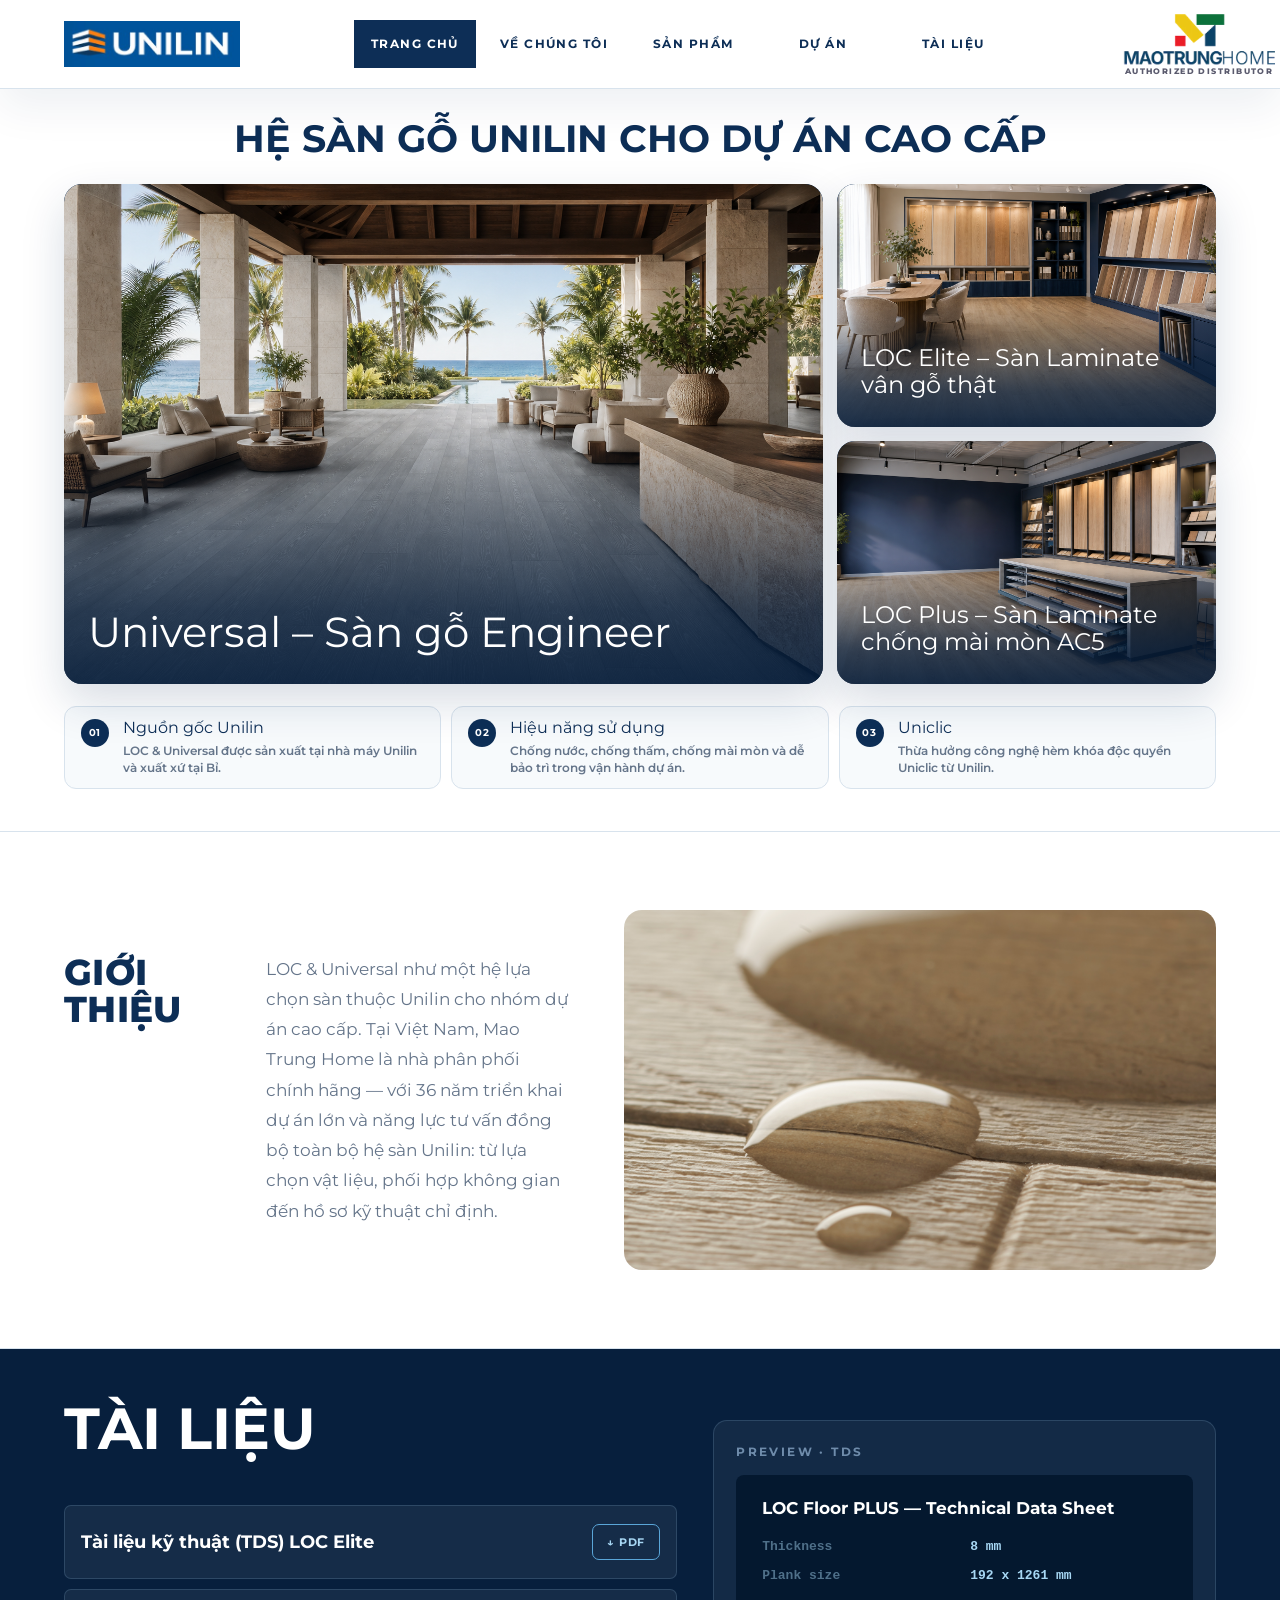
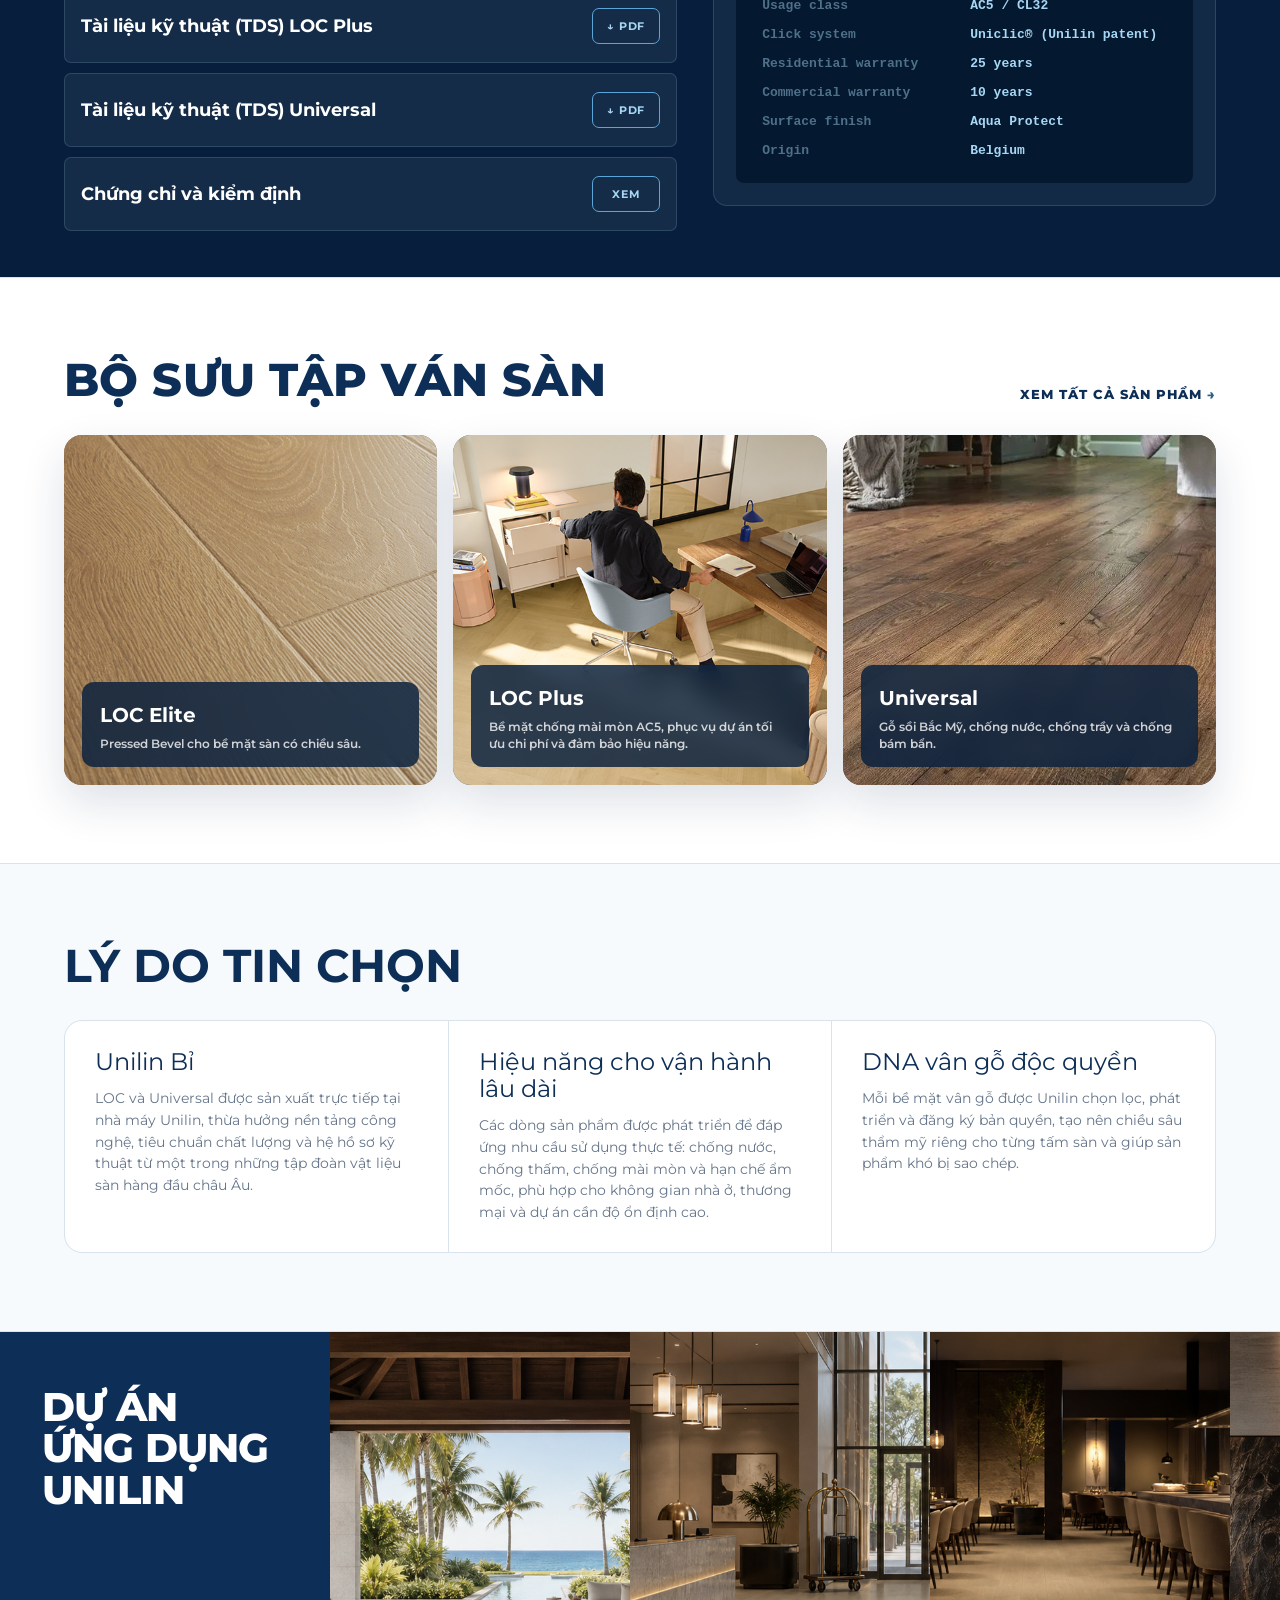
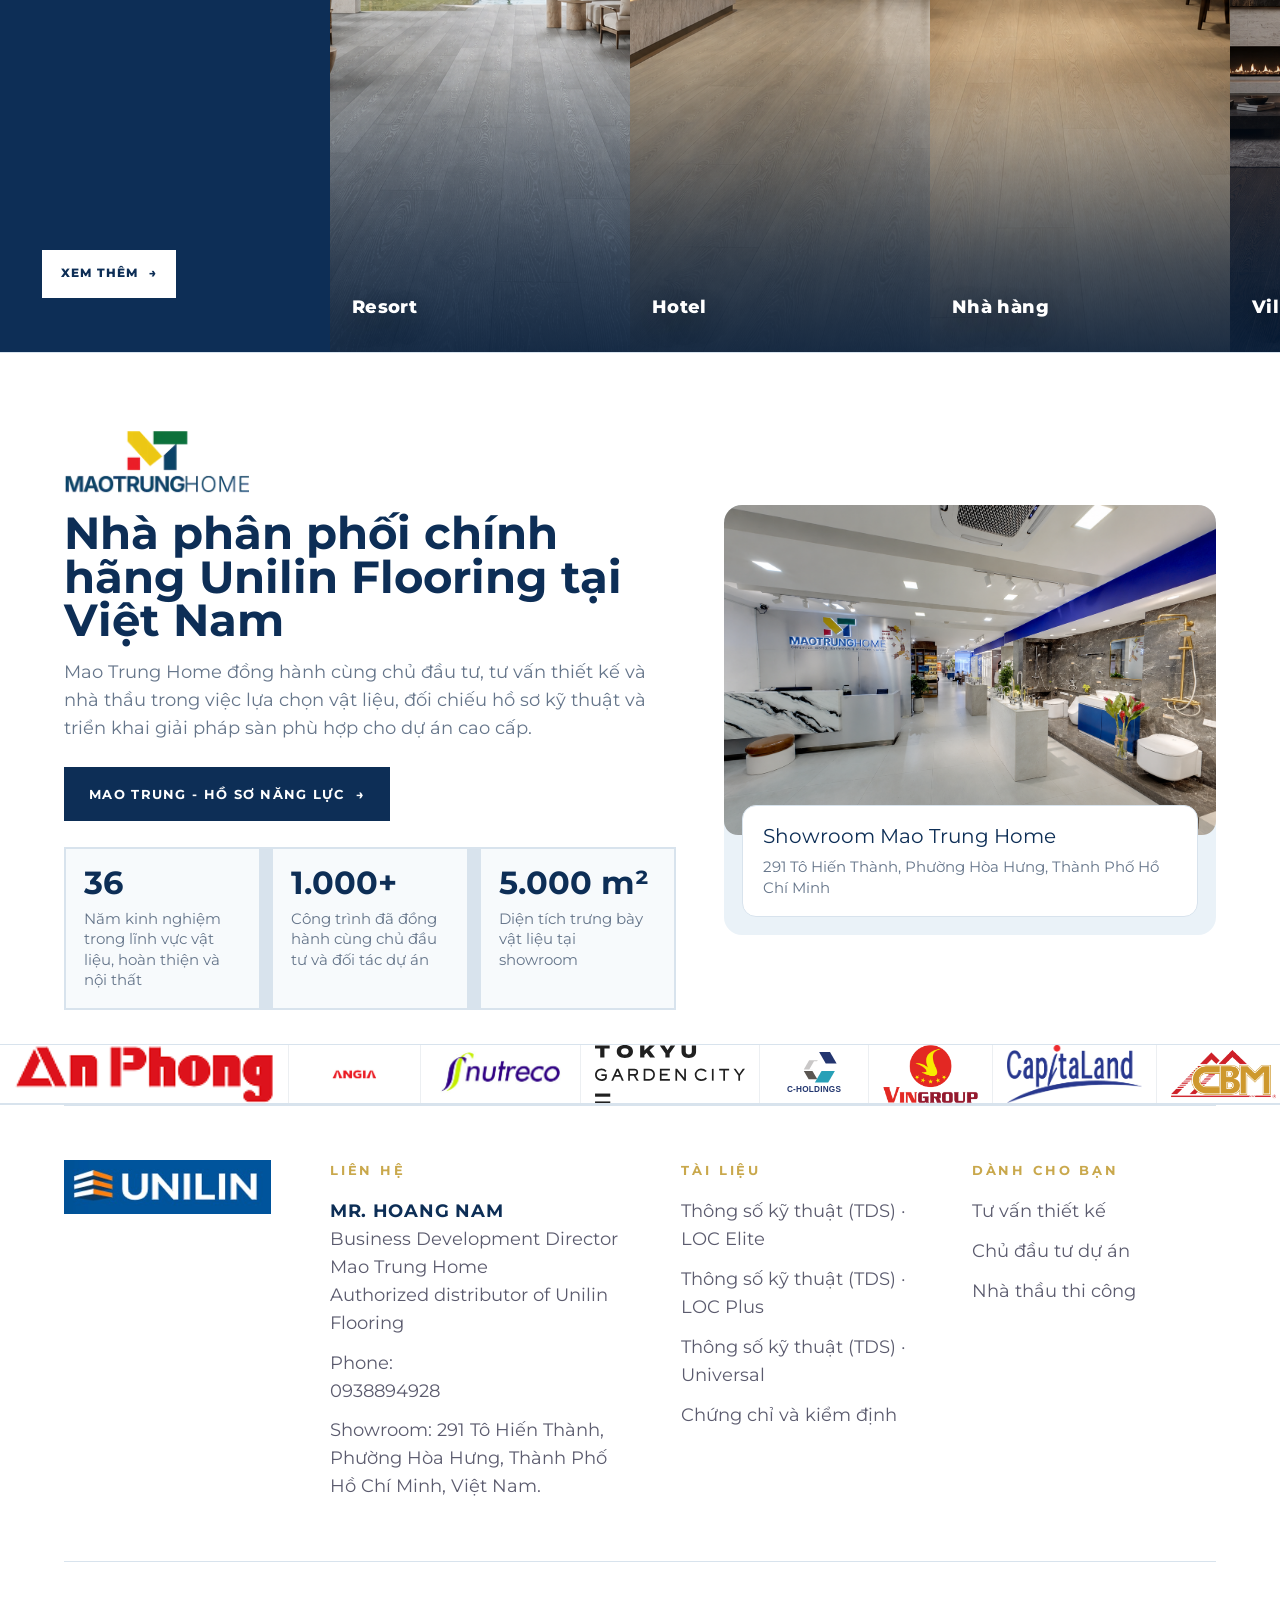
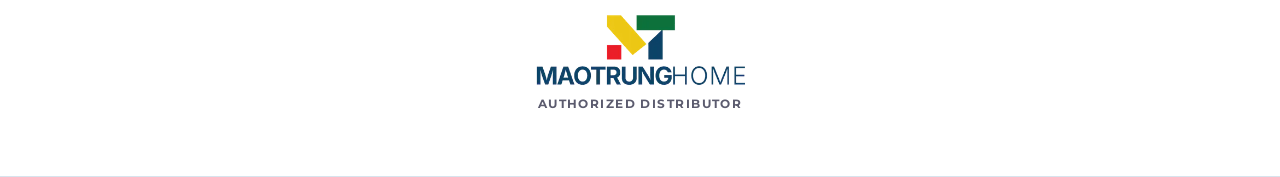
==== commit 5fa0cdce: "Use stable Universal image paths" ====
--- a/desktop.html
+++ b/desktop.html
@@ -27,7 +27,7 @@
       </div>
       <div class="lu-hero-grid">
         <article class="lu-hero-card lu-hero-card-main">
-          <img src="assets 02_universal/phoi-canh-thuc-te/ash-veil_resort.png" alt="Universal Floor Ash Veil trong không gian nội thất">
+          <img src="assets-02-universal/phoi-canh-thuc-te/ash-veil_resort.png" alt="Universal Floor Ash Veil trong không gian nội thất">
           <div>
             <h2>Universal – Sàn gỗ Engineer</h2>
           </div>
@@ -155,12 +155,12 @@
       </aside>
       <div class="lu-project-carousel-shell">
         <div class="lu-project-carousel-track">
-          <a class="lu-project-slide" href="LOC_projects.html"><img src="assets 02_universal/phoi-canh-thuc-te/ash-veil_resort.png" alt="Dự án resort sử dụng hệ sàn Unilin" loading="lazy"><span>Resort</span></a>
-          <a class="lu-project-slide" href="LOC_projects.html"><img src="assets 02_universal/phoi-canh-thuc-te/drift-sand_hotel.png" alt="Dự án hotel sử dụng hệ sàn Unilin" loading="lazy"><span>Hotel</span></a>
-          <a class="lu-project-slide" href="LOC_projects.html"><img src="assets 02_universal/phoi-canh-thuc-te/echo-white_nha-hang.png" alt="Không gian nhà hàng sử dụng hệ sàn Unilin" loading="lazy"><span>Nhà hàng</span></a>
-          <a class="lu-project-slide" href="LOC_projects.html"><img src="assets 02_universal/phoi-canh-thuc-te/midnight-noa_villa.png" alt="Villa nghỉ dưỡng sử dụng hệ sàn Unilin" loading="lazy"><span>Villa nghỉ dưỡng</span></a>
-          <a class="lu-project-slide" href="LOC_projects.html"><img src="assets 02_universal/phoi-canh-thuc-te/light-natural_biet-thu-cao-cap.png" alt="Nhà ở cao cấp sử dụng hệ sàn Unilin" loading="lazy"><span>Nhà ở cao cấp</span></a>
-          <a class="lu-project-slide" href="LOC_projects.html"><img src="assets 02_universal/phoi-canh-thuc-te/sietch-brown_van-phong-boardroom.png" alt="Văn phòng sử dụng hệ sàn Unilin" loading="lazy"><span>Văn phòng</span></a>
+          <a class="lu-project-slide" href="LOC_projects.html"><img src="assets-02-universal/phoi-canh-thuc-te/ash-veil_resort.png" alt="Dự án resort sử dụng hệ sàn Unilin" loading="lazy"><span>Resort</span></a>
+          <a class="lu-project-slide" href="LOC_projects.html"><img src="assets-02-universal/phoi-canh-thuc-te/drift-sand_hotel.png" alt="Dự án hotel sử dụng hệ sàn Unilin" loading="lazy"><span>Hotel</span></a>
+          <a class="lu-project-slide" href="LOC_projects.html"><img src="assets-02-universal/phoi-canh-thuc-te/echo-white_nha-hang.png" alt="Không gian nhà hàng sử dụng hệ sàn Unilin" loading="lazy"><span>Nhà hàng</span></a>
+          <a class="lu-project-slide" href="LOC_projects.html"><img src="assets-02-universal/phoi-canh-thuc-te/midnight-noa_villa.png" alt="Villa nghỉ dưỡng sử dụng hệ sàn Unilin" loading="lazy"><span>Villa nghỉ dưỡng</span></a>
+          <a class="lu-project-slide" href="LOC_projects.html"><img src="assets-02-universal/phoi-canh-thuc-te/light-natural_biet-thu-cao-cap.png" alt="Nhà ở cao cấp sử dụng hệ sàn Unilin" loading="lazy"><span>Nhà ở cao cấp</span></a>
+          <a class="lu-project-slide" href="LOC_projects.html"><img src="assets-02-universal/phoi-canh-thuc-te/sietch-brown_van-phong-boardroom.png" alt="Văn phòng sử dụng hệ sàn Unilin" loading="lazy"><span>Văn phòng</span></a>
           <a class="lu-project-slide" href="LOC_projects.html"><img src="assets/product-scenes-corrected/24-plus-LPV00611AP.png" alt="Phòng khách căn hộ sử dụng hệ sàn Unilin" loading="lazy"><span>Phòng khách căn hộ</span></a>
         </div>
       </div>
--- a/loc-site.css
+++ b/loc-site.css
@@ -244,7 +244,7 @@
 .lu-product-card:after{content:'';position:absolute;inset:0;background-size:cover;background-position:center;opacity:.38;mix-blend-mode:multiply}
 .lu-line-elite:after{background-image:url('assets/product-scenes-corrected/03-elite-LFE00463.png')}
 .lu-line-plus:after{background-image:url('assets/product-scenes-corrected/18-plus-LPV00555AP.png')}
-.lu-line-universal:after{background-image:url('assets_Universal/universal_summit_sietch-brown_scene.png')}
+.lu-line-universal:after{background-image:url('assets-02-universal/phoi-canh-thuc-te/sietch-brown_van-phong-boardroom.png')}
 .lu-line-elite{background:#ad815f}.lu-line-plus{background:#50656c}.lu-line-universal{background:#c19566}
 .lu-product-card div{position:absolute;left:28px;right:28px;bottom:26px;z-index:1;padding:0}
 .lu-product-card small{display:inline-flex;margin-bottom:20px;padding:7px 14px;border-radius:999px;background:#1d9e75;color:#fff;font-family:Arial,Helvetica,sans-serif;font-size:13px;font-weight:800;letter-spacing:.08em}
@@ -364,7 +364,7 @@
 .lu-line-elite{background:#8a7858}.lu-line-plus{background:#4c6a83}.lu-line-universal{background:#7b5c45}
 .lu-line-elite:after{background-image:url('assets/product-scenes-corrected/03-elite-LFE00463.png')}
 .lu-line-plus:after{background-image:url('assets/product-scenes-corrected/18-plus-LPV00555AP.png')}
-.lu-line-universal:after{background-image:url('assets_Universal/universal_summit_sietch-brown_scene.png')}
+.lu-line-universal:after{background-image:url('assets-02-universal/phoi-canh-thuc-te/sietch-brown_van-phong-boardroom.png')}
 .lu-product-card div{position:absolute;left:24px;right:24px;bottom:24px;z-index:1;padding:0}
 .lu-product-card small{display:inline-flex;margin-bottom:18px;padding:7px 13px;border-radius:999px;background:var(--blue);color:#fff;font-size:11px;font-weight:800;letter-spacing:.1em}
 .lu-product-card h3{margin:8px 0 10px;color:#fff;font-family:Georgia,'Times New Roman',serif;font-size:25px;line-height:1.14;font-weight:400}
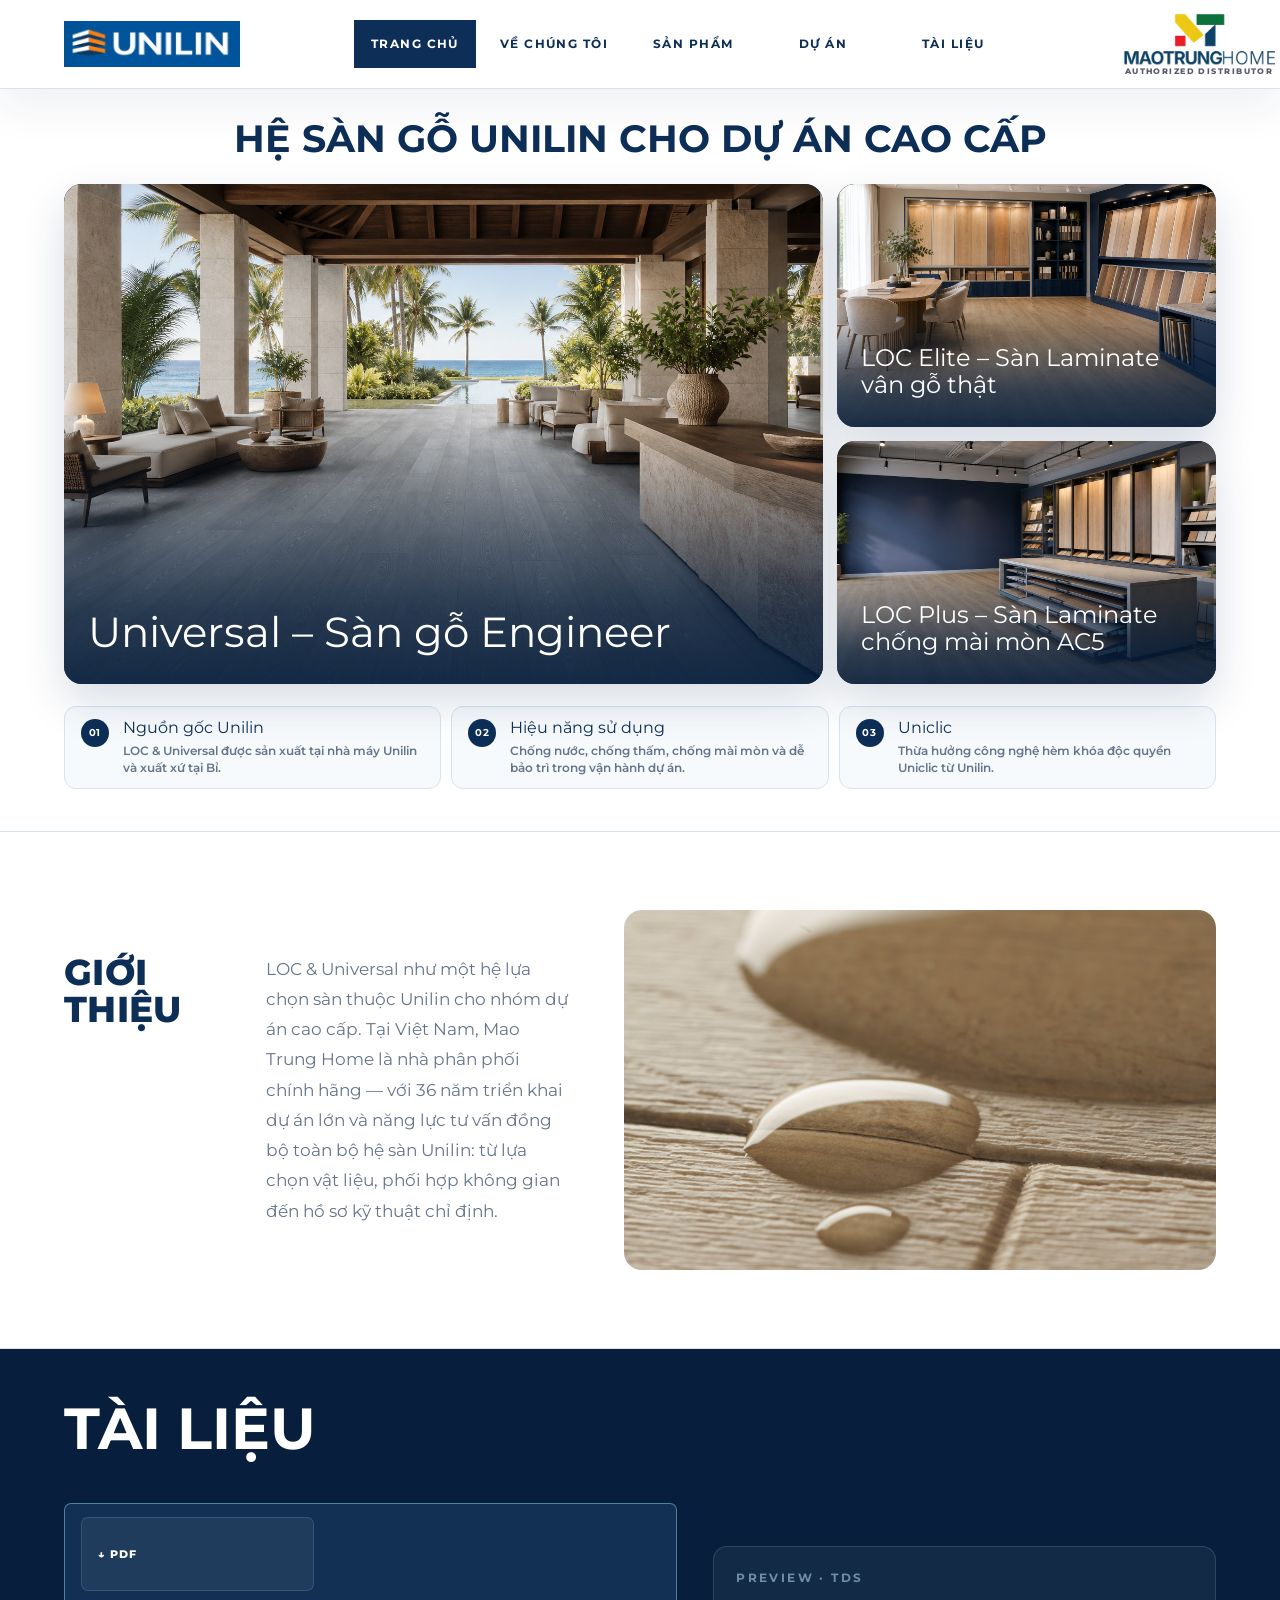
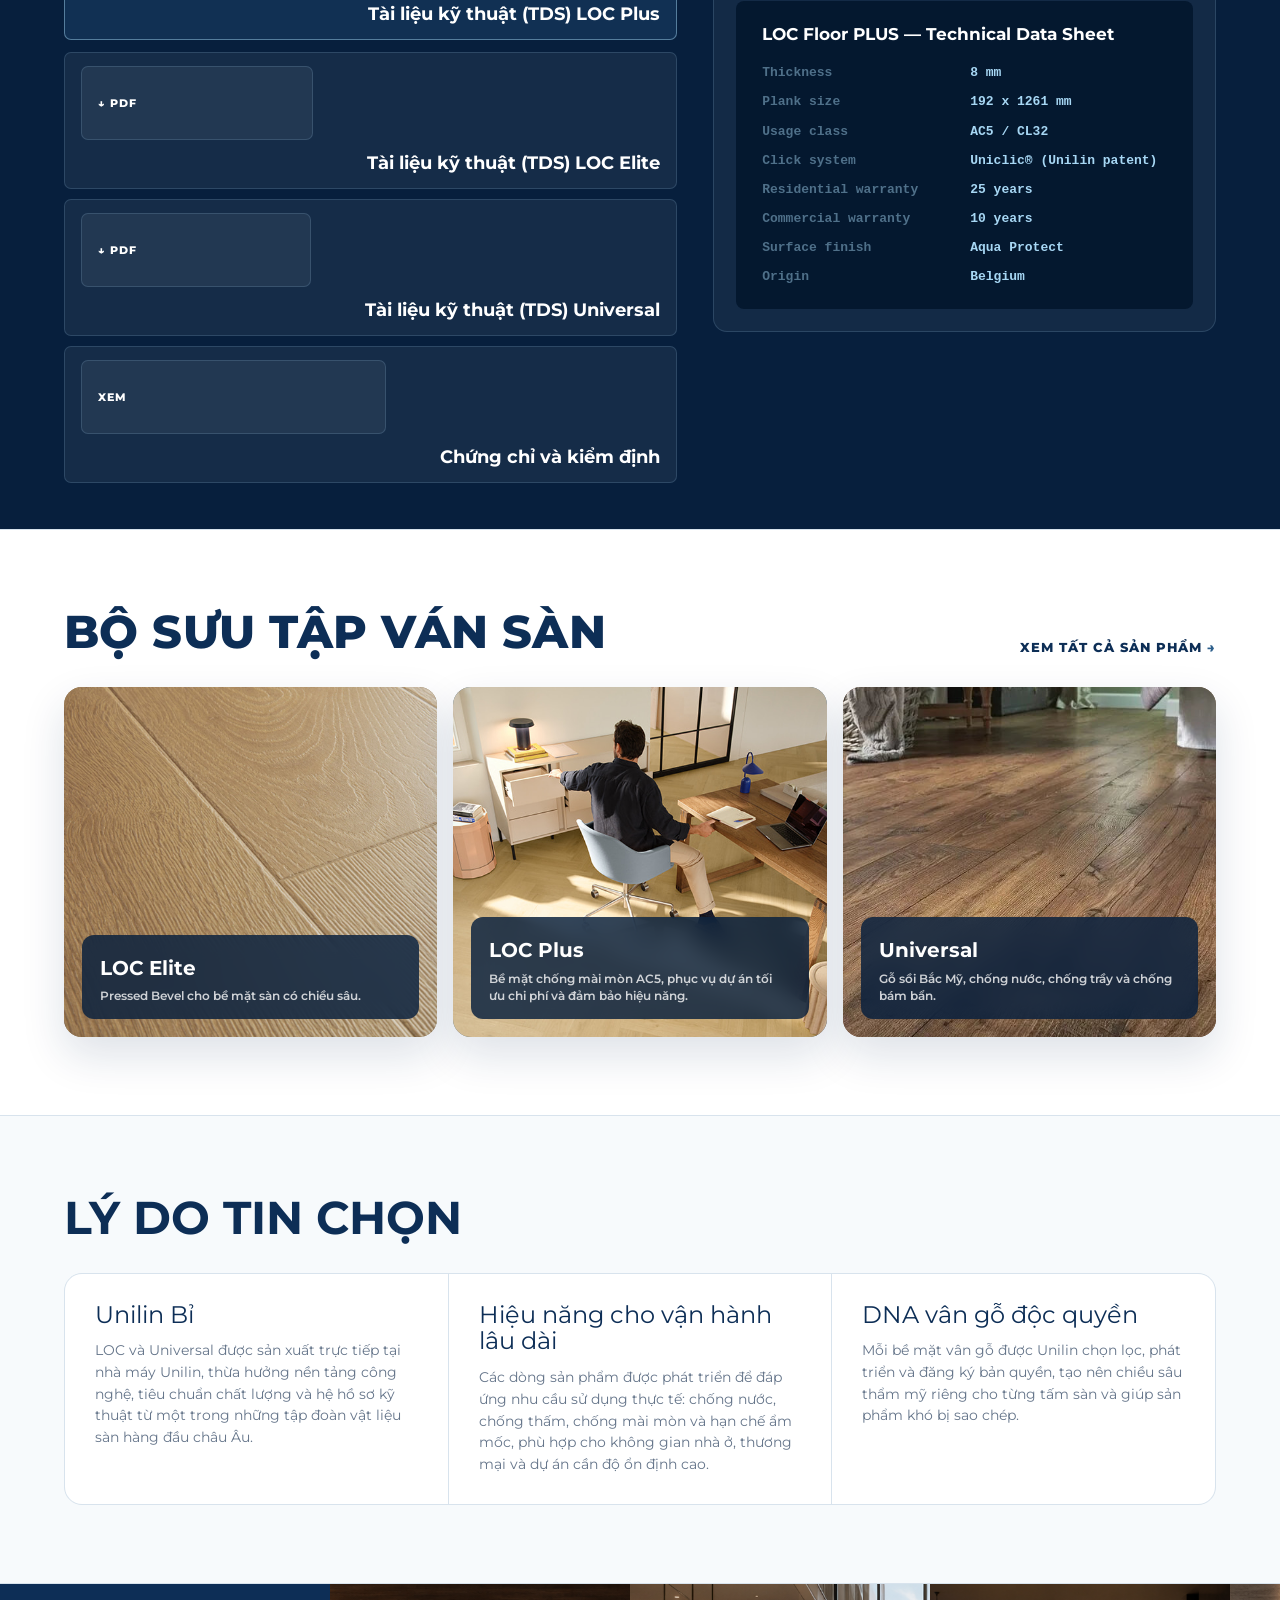
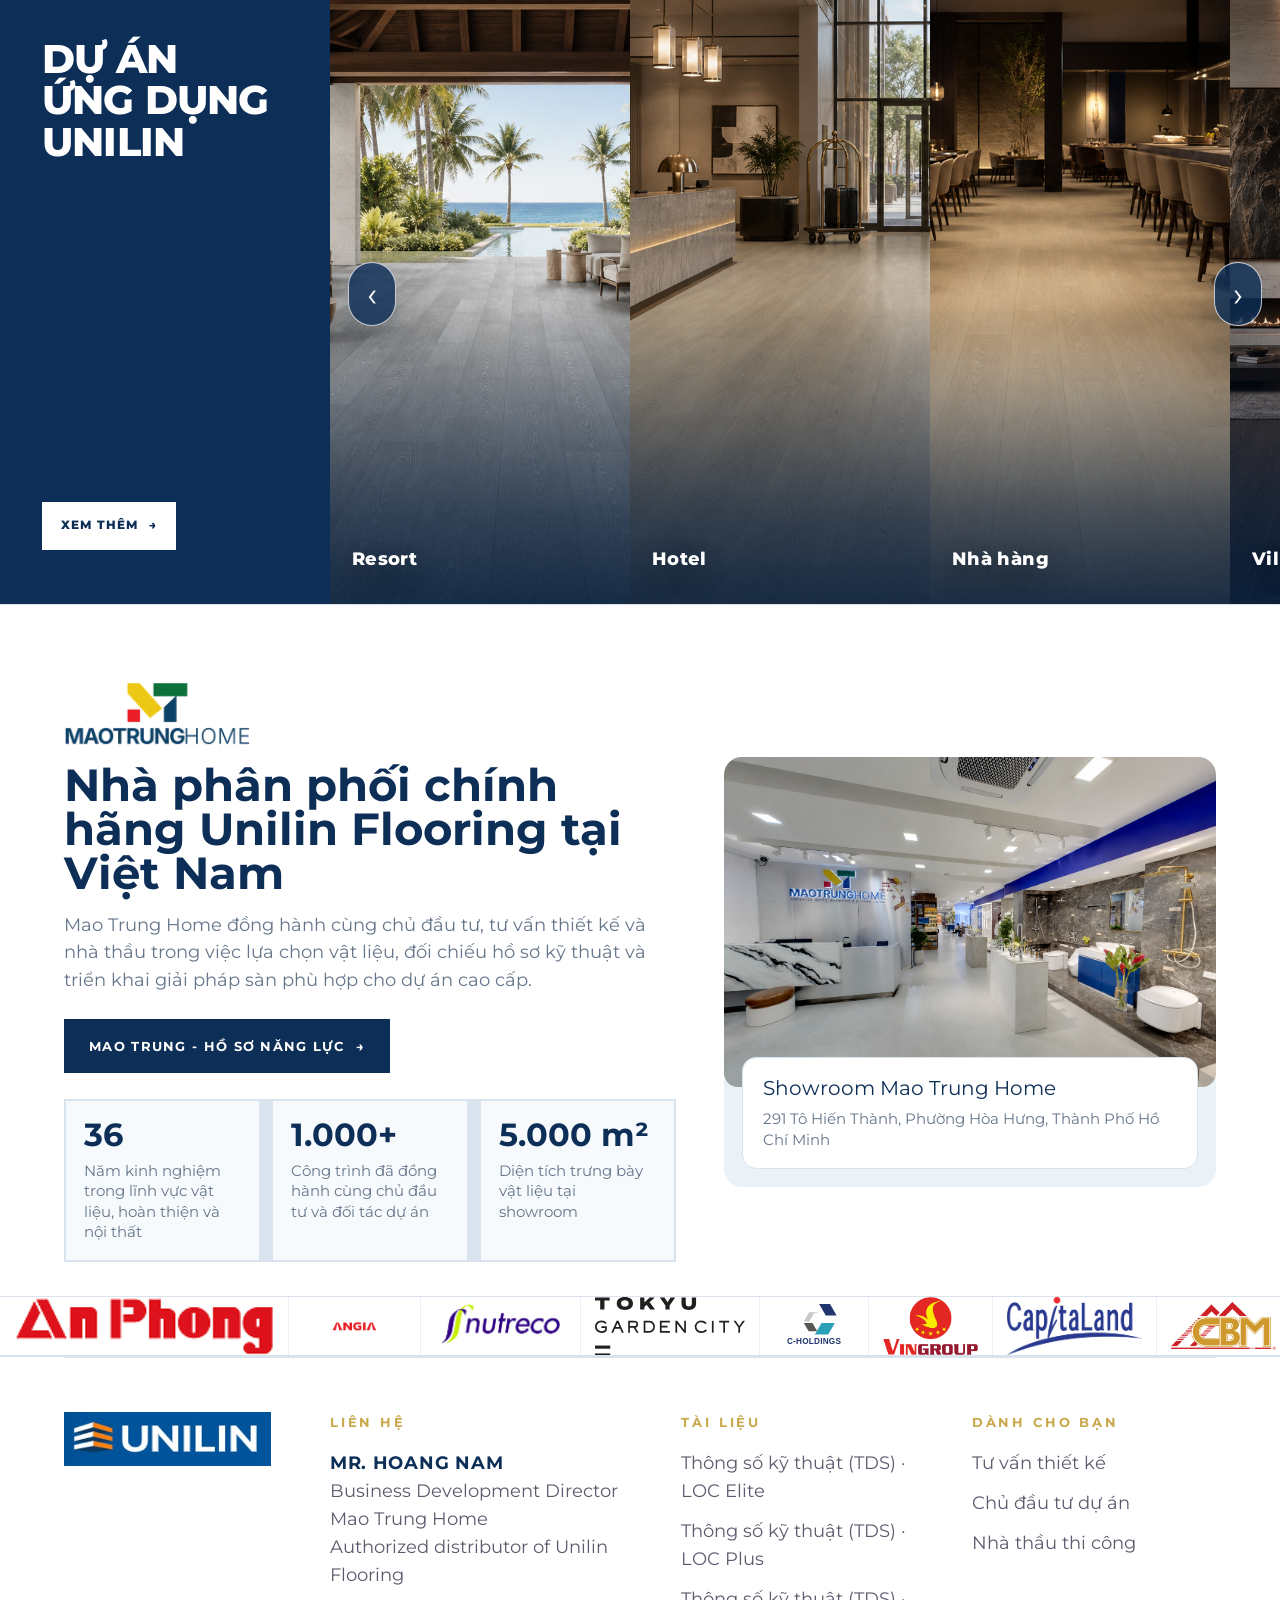
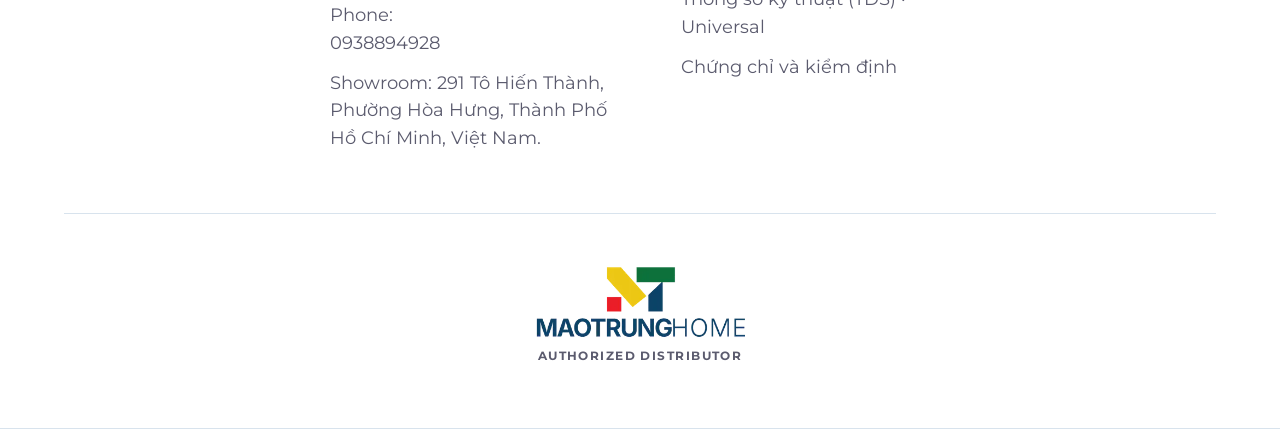
==== commit 44a98931: "Deploy LOC CDX desktop and mobile website" ====
--- a/desktop.html
+++ b/desktop.html
@@ -4,11 +4,11 @@
 <meta charset="UTF-8">
 <meta name="viewport" content="width=device-width, initial-scale=1">
 <title>LOC & Universal Floor — Trang chủ</title>
-<link rel="icon" type="image/png" href="assets/unilin-logo-blue.jpg">
+<link rel="icon" type="image/png" href="assets/unilin-favicon.png">
 <link rel="preconnect" href="https://fonts.googleapis.com">
 <link rel="preconnect" href="https://fonts.gstatic.com" crossorigin>
 <link href="https://fonts.googleapis.com/css2?family=Montserrat:wght@400;500;600;700;800&display=swap" rel="stylesheet">
-<link rel="stylesheet" href="loc-site.css">
+<link rel="stylesheet" href="loc-site.css?v=20260718-projectarrows">
 </head>
 <body class="lu-home">
 <a class="skip" href="#main">Đi đến nội dung</a>
@@ -70,10 +70,10 @@
       <div class="lu-doc-copy">
         <h2 id="docs-title">TÀI LIỆU</h2>
         <div class="lu-doc-list" aria-label="Tài liệu tải nhanh">
-          <a href="assets/loc-certificates/tds-loc-floor-elite.pdf" target="_blank" rel="noopener" data-tds-preview="elite"><strong>Tài liệu kỹ thuật (TDS) LOC Elite</strong><b>↓ PDF</b></a>
-          <a href="assets/loc-certificates/tds-loc-floor-plus.pdf" target="_blank" rel="noopener" data-tds-preview="plus"><strong>Tài liệu kỹ thuật (TDS) LOC Plus</strong><b>↓ PDF</b></a>
-          <a href="assets/loc-certificates/universal-tds-ewf-ewo-noa-2200x165-en.pdf" target="_blank" rel="noopener" data-tds-preview="universal"><strong>Tài liệu kỹ thuật (TDS) Universal</strong><b>↓ PDF</b></a>
-          <a href="LOC_documents.html?type=Certificate" data-tds-preview="certificate"><strong>Chứng chỉ và kiểm định</strong><b>Xem</b></a>
+          <div class="lu-doc-item active" role="button" tabindex="0" data-tds-preview="plus"><strong>Tài liệu kỹ thuật (TDS) LOC Plus</strong><a class="lu-doc-pdf" href="assets/loc-certificates/tds-loc-floor-plus.pdf" target="_blank" rel="noopener">↓ PDF</a></div>
+          <div class="lu-doc-item" role="button" tabindex="0" data-tds-preview="elite"><strong>Tài liệu kỹ thuật (TDS) LOC Elite</strong><a class="lu-doc-pdf" href="assets/loc-certificates/tds-loc-floor-elite.pdf" target="_blank" rel="noopener">↓ PDF</a></div>
+          <div class="lu-doc-item" role="button" tabindex="0" data-tds-preview="universal"><strong>Tài liệu kỹ thuật (TDS) Universal</strong><a class="lu-doc-pdf" href="assets/loc-certificates/universal-tds-ewf-ewo-noa-2200x165-en.pdf" target="_blank" rel="noopener">↓ PDF</a></div>
+          <div class="lu-doc-item" role="button" tabindex="0" data-tds-preview="certificate"><strong>Chứng chỉ và kiểm định</strong><a class="lu-doc-pdf" href="LOC_documents.html?type=Certificate">Xem</a></div>
         </div>
       </div>
       <div class="lu-tds-preview" aria-label="Preview TDS">
@@ -283,6 +283,6 @@
   </section>
 </main>
 <div class="contact-modal" id="contactModal" role="dialog" aria-modal="true" aria-labelledby="contactTitle"><div class="contact-box"><button class="contact-close" type="button" data-contact-close>×</button><h3 id="contactTitle">Nhận tư vấn dự án</h3><form class="contact-form"><label>Tên<input required></label><label>Số điện thoại<input type="tel" inputmode="numeric" required></label><label>Email<input type="email"></label><label>Mô tả dự án & thông tin cần tư vấn<textarea required></textarea></label><button class="btn" type="submit">Gửi yêu cầu →</button><p class="contact-note"></p></form></div></div>
-<script src="loc-site.js"></script>
+<script src="loc-site.js?v=20260718-projectarrows"></script>
 </body>
 </html>
--- a/loc-site.css
+++ b/loc-site.css
@@ -14,6 +14,28 @@
   --gutter:64px;
   --sans:Arial, Helvetica, sans-serif;
 }
+
+/* Project carousel arrows */
+.lu-project-carousel-shell{position:relative}
+.lu-project-arrow{
+  position:absolute;
+  top:50%;
+  z-index:8;
+  width:48px;
+  height:64px;
+  display:grid;
+  place-items:center;
+  transform:translateY(-50%);
+  border:1px solid rgba(255,255,255,.72);
+  border-radius:999px;
+  background:rgba(13,46,86,.82);
+  color:#fff;
+  box-shadow:0 16px 36px rgba(7,31,61,.22);
+  font-size:34px;
+  line-height:1;
+}
+.lu-project-arrow-prev{left:18px}
+.lu-project-arrow-next{right:18px}
 
 *{box-sizing:border-box}
 html,body{margin:0;padding:0;scroll-behavior:smooth}
@@ -333,6 +355,11 @@
 .lu-doc-list{display:grid;gap:14px}
 .lu-doc-list a{display:grid;grid-template-columns:auto minmax(0,1fr) auto;grid-template-areas:"icon title btn" "icon desc btn";gap:6px 18px;align-items:center;min-height:86px;padding:20px 22px;border:1px solid rgba(167,215,244,.16);border-radius:8px;background:rgba(255,255,255,.06);color:#fff;transition:.22s}
 .lu-doc-list a:hover{background:rgba(45,95,140,.28);border-color:rgba(167,215,244,.46);transform:translateY(-2px)}
+.lu-doc-item{display:grid;grid-template-columns:minmax(0,1fr) auto;gap:12px 18px;align-items:center;min-height:86px;padding:20px 22px;border:1px solid rgba(167,215,244,.16);border-radius:8px;background:rgba(255,255,255,.06);color:#fff;transition:.22s;cursor:pointer}
+.lu-doc-item:hover,.lu-doc-item:focus,.lu-doc-item.active{background:rgba(45,95,140,.28);border-color:rgba(167,215,244,.46);transform:translateY(-2px);outline:0}
+.lu-doc-item strong{color:#fff;font-size:22px;line-height:1.15}
+.lu-doc-pdf{display:inline-flex;align-items:center;justify-content:center;min-width:78px;min-height:42px;border:1px solid #5aa6d8;border-radius:7px;color:#a7d7f4;font-size:12px;letter-spacing:.08em;text-transform:uppercase;font-weight:800}
+.lu-doc-pdf:hover{background:#5aa6d8;color:#04182f;transform:none}
 .lu-doc-list span{grid-area:icon;font-size:25px}
 .lu-doc-list strong{grid-area:title;color:#fff;font-size:22px;line-height:1.15}
 .lu-doc-list small{grid-area:desc;color:rgba(167,215,244,.64);font-size:14px;font-weight:700;line-height:1.45}
@@ -450,10 +477,11 @@
 .lu-doc-copy>p:not(.kicker):not(.lu-doc-note){margin:18px 0 22px;font-size:16px;line-height:1.55}
 .lu-doc-list{gap:10px}
 .lu-doc-list a{min-height:68px;padding:13px 16px;border-radius:7px}
+.lu-doc-item{min-height:68px;padding:13px 16px;border-radius:7px}
 .lu-doc-list span{font-size:20px}
-.lu-doc-list strong{font-size:18px}
+.lu-doc-list strong,.lu-doc-item strong{font-size:18px}
 .lu-doc-list small{font-size:12px;line-height:1.35}
-.lu-doc-list b{min-width:68px;min-height:36px;font-size:11px}
+.lu-doc-list b,.lu-doc-pdf{min-width:68px;min-height:36px;font-size:11px}
 .lu-doc-note{margin-top:18px;font-size:13px}
 .lu-tds-preview{padding:22px;border-radius:14px}
 .lu-tds-preview .kicker{margin-bottom:14px}
@@ -1073,3 +1101,59 @@
   }
   .universal-tech-grid .technology-card.active{background:#fff!important}
 }
+
+/* Emergency mobile layout stabilization - 18.07.2026 */
+@media(max-width:900px){
+  html,body{width:100%!important;max-width:100%!important;overflow-x:hidden!important}
+  body{font-size:15px!important;background:#fff!important}
+  figure{margin:0!important}
+  img,video{max-width:100%!important;height:auto}
+  .page{width:100%!important;max-width:none!important;padding-left:18px!important;padding-right:18px!important}
+  .header{position:sticky!important;top:0!important;z-index:500!important;background:rgba(255,255,255,.98)!important;border-bottom:1px solid var(--line)!important;box-shadow:0 10px 28px rgba(13,46,86,.08)!important}
+  .header-inner{min-height:68px!important;height:auto!important;display:grid!important;grid-template-columns:minmax(0,1fr) 44px!important;align-items:center!important;gap:12px!important;padding:9px 16px!important}
+  .logo-wrap{display:flex!important;align-items:center!important;min-width:0!important}
+  .loc-logo,.unilin-mark{width:118px!important;max-width:42vw!important;height:auto!important;object-fit:contain!important;border-radius:0!important}
+  .header-actions,.brand-by{display:none!important}
+  .mobile-menu-toggle,.menu{width:44px!important;height:44px!important;border:1px solid rgba(13,46,86,.18)!important;background:#fff!important;display:grid!important;place-content:center!important;gap:5px!important}
+  .mobile-menu-toggle span,.menu span{width:20px!important;height:2px!important;background:var(--navy)!important;display:block!important}
+  .nav{position:fixed!important;top:74px!important;left:14px!important;right:14px!important;width:auto!important;display:grid!important;grid-template-columns:1fr!important;gap:0!important;padding:8px!important;margin:0!important;background:#fff!important;border:1px solid var(--line)!important;box-shadow:0 18px 44px rgba(13,46,86,.12)!important;transform:translateY(-12px)!important;opacity:0!important;visibility:hidden!important;pointer-events:none!important;z-index:510!important}
+  .nav.open{transform:translateY(0)!important;opacity:1!important;visibility:visible!important;pointer-events:auto!important}
+  .nav a{display:block!important;width:100%!important;padding:15px 14px!important;border:0!important;border-bottom:1px solid var(--line)!important;background:#fff!important;color:var(--navy)!important;text-align:left!important;font-size:12px!important;line-height:1.2!important;letter-spacing:.1em!important}
+  .nav a:last-child{border-bottom:0!important}
+  .nav a.active{background:#f6f9fb!important;color:var(--gold)!important}
+  main,section{width:100%!important;max-width:100%!important;overflow:hidden!important}
+  .section,.home-intro,.home-docs,.home-project-feature,.series-feature,.about-intro,.about-feature,.catalog-intro,.projects-library,.document-section,.environment-section,.technology-section,.lu-about,.lu-doc-access,.lu-products,.lu-reasons,.lu-mao-home,.about-why-lu,.about-maotrung-distributor{padding-top:42px!important;padding-bottom:42px!important}
+  .display,.section-title,.lu-hero h1,.page-hero h1{font-size:33px!important;line-height:1.08!important;letter-spacing:0!important;overflow-wrap:break-word!important}
+  .page-hero{padding-top:38px!important;padding-bottom:30px!important}
+  .page-hero-copy,.intro,.lu-section-head,.lu-products-intro,.toolbar,.document-results-head,.lu-hero-grid,.lu-hero-side,.lu-usp-row,.lu-about .page,.lu-about-copy,.lu-doc-access .page,.lu-product-grid,.lu-reason-grid,.lu-project-carousel-wrap,.lu-mao-home-grid,.home-intro-grid,.home-project-card,.series-feature-grid,.about-grid,.about-grid-reverse,.about-why-row,.about-why-row-reverse,.about-maotrung-feature,.about-maotrung-feature-reverse,.environment-layout,.environment-cards,.evidence-grid,.unilin-panel,.catalog-layout,.document-layout,.technology-head,.technology-showcase{display:grid!important;grid-template-columns:1fr!important;gap:16px!important;width:100%!important;min-width:0!important;min-height:0!important}
+  .catalog-layout>*,.document-layout>*,.product-grid>*,.projects-grid>*,.finder-grid>*,.document-grid>*,.lu-hero-grid>*,.lu-about .page>*,.lu-doc-access .page>*,.technology-showcase>*{min-width:0!important;max-width:100%!important}
+  .lu-hero-card,.feature-card{min-height:235px!important;border-radius:14px!important;overflow:hidden!important}
+  .lu-hero-card-main{min-height:310px!important}
+  .lu-hero-card img,.feature-card img{width:100%!important;height:100%!important;object-fit:cover!important}
+  .lu-hero-card div,.feature-card div{left:16px!important;right:16px!important;bottom:16px!important}
+  .lu-hero-card h2{font-size:23px!important;line-height:1.12!important}
+  .lu-hero-card p{display:none!important}
+  .lu-about-image,.home-intro-media,.about-image,.about-why-row figure,.about-maotrung-feature figure,.home-project-card img,.series-feature-card img{width:100%!important;height:250px!important;min-height:250px!important;border-radius:14px!important;overflow:hidden!important;object-fit:cover!important}
+  .technology-visual{position:relative!important;top:auto!important;min-height:0!important;width:100%!important;border:0!important}
+  .technology-visual img,.technology-visual video{width:100%!important;height:260px!important;object-fit:cover!important;border:1px solid var(--line)!important}
+  .technology-grid,.loc-tech-grid,.universal-tech-grid,.product-grid,.projects-grid,.finder-grid,.document-grid,.quick-docs,.portal-grid,.tech-grid{display:grid!important;grid-template-columns:1fr!important;gap:16px!important;background:transparent!important;border:0!important}
+  .technology-card,.product-card,.project-card,.document-card,.finder-card,.portal,.quick-doc,.tech-card,.environment-card,.evidence,.about-why-copy,.about-maotrung-feature>div{width:100%!important;min-width:0!important;min-height:0!important;padding:18px!important;border:1px solid var(--line)!important;background:#fff!important}
+  .product-image{aspect-ratio:1/1!important}
+  .product-image img,.project-card img{width:100%!important;height:100%!important;object-fit:cover!important}
+  .project-card img{height:auto!important;aspect-ratio:1.15!important}
+  .filter-panel:not(.document-filter){position:relative!important;top:auto!important;width:100%!important;min-height:0!important;padding:16px!important;background:#fff!important;border:1px solid var(--line)!important}
+  .filter-options{display:grid!important;grid-template-columns:1fr!important;gap:10px!important;width:100%!important;max-width:100%!important;overflow:visible!important;margin:0!important;padding:0!important}
+  .filter-options button,.filter-panel a{width:100%!important;white-space:normal!important;text-align:left!important;padding:11px 13px!important;border:1px solid var(--line)!important;background:#fff!important}
+  .document-filter-toggle-row{display:block!important;padding-top:0!important;padding-bottom:16px!important}
+  .filter-rail{position:static!important;transform:none!important;writing-mode:horizontal-tb!important;width:100%!important;height:48px!important;display:flex!important;align-items:center!important;justify-content:space-between!important;padding:0 16px!important;border-radius:12px!important;background:var(--navy)!important;color:#fff!important}
+  .document-filter{position:relative!important;left:auto!important;top:auto!important;bottom:auto!important;width:100%!important;max-height:0!important;min-height:0!important;overflow:hidden!important;transform:none!important;box-shadow:none!important;padding:0 18px!important;border:0!important;background:#f6f7f6!important}
+  .document-filter.open{max-height:760px!important;overflow:auto!important;padding:54px 18px 20px!important;border:1px solid var(--line)!important}
+  .document-results{padding:0!important;border:0!important;background:transparent!important}
+  .doc-thumb.real,.doc-thumb{height:220px!important;padding:12px!important;background:#f5f6f6!important}
+  .doc-thumb.real img,.doc-thumb img{width:100%!important;height:100%!important;object-fit:contain!important;object-position:center top!important}
+  .lu-contact-section{padding:0!important;background:#fff!important}
+  .lu-footer-detailed{width:100%!important;max-width:none!important;padding:0 18px 32px!important;background:#fff!important;color:var(--navy)!important}
+  .lu-footer-detailed .foot-top,.foot-top{display:grid!important;grid-template-columns:1fr!important;gap:24px!important;padding:32px 0!important}
+  .lu-footer-detailed .rep-line strong{color:var(--navy)!important}
+  .mao-logo{width:190px!important;max-width:72vw!important}
+}
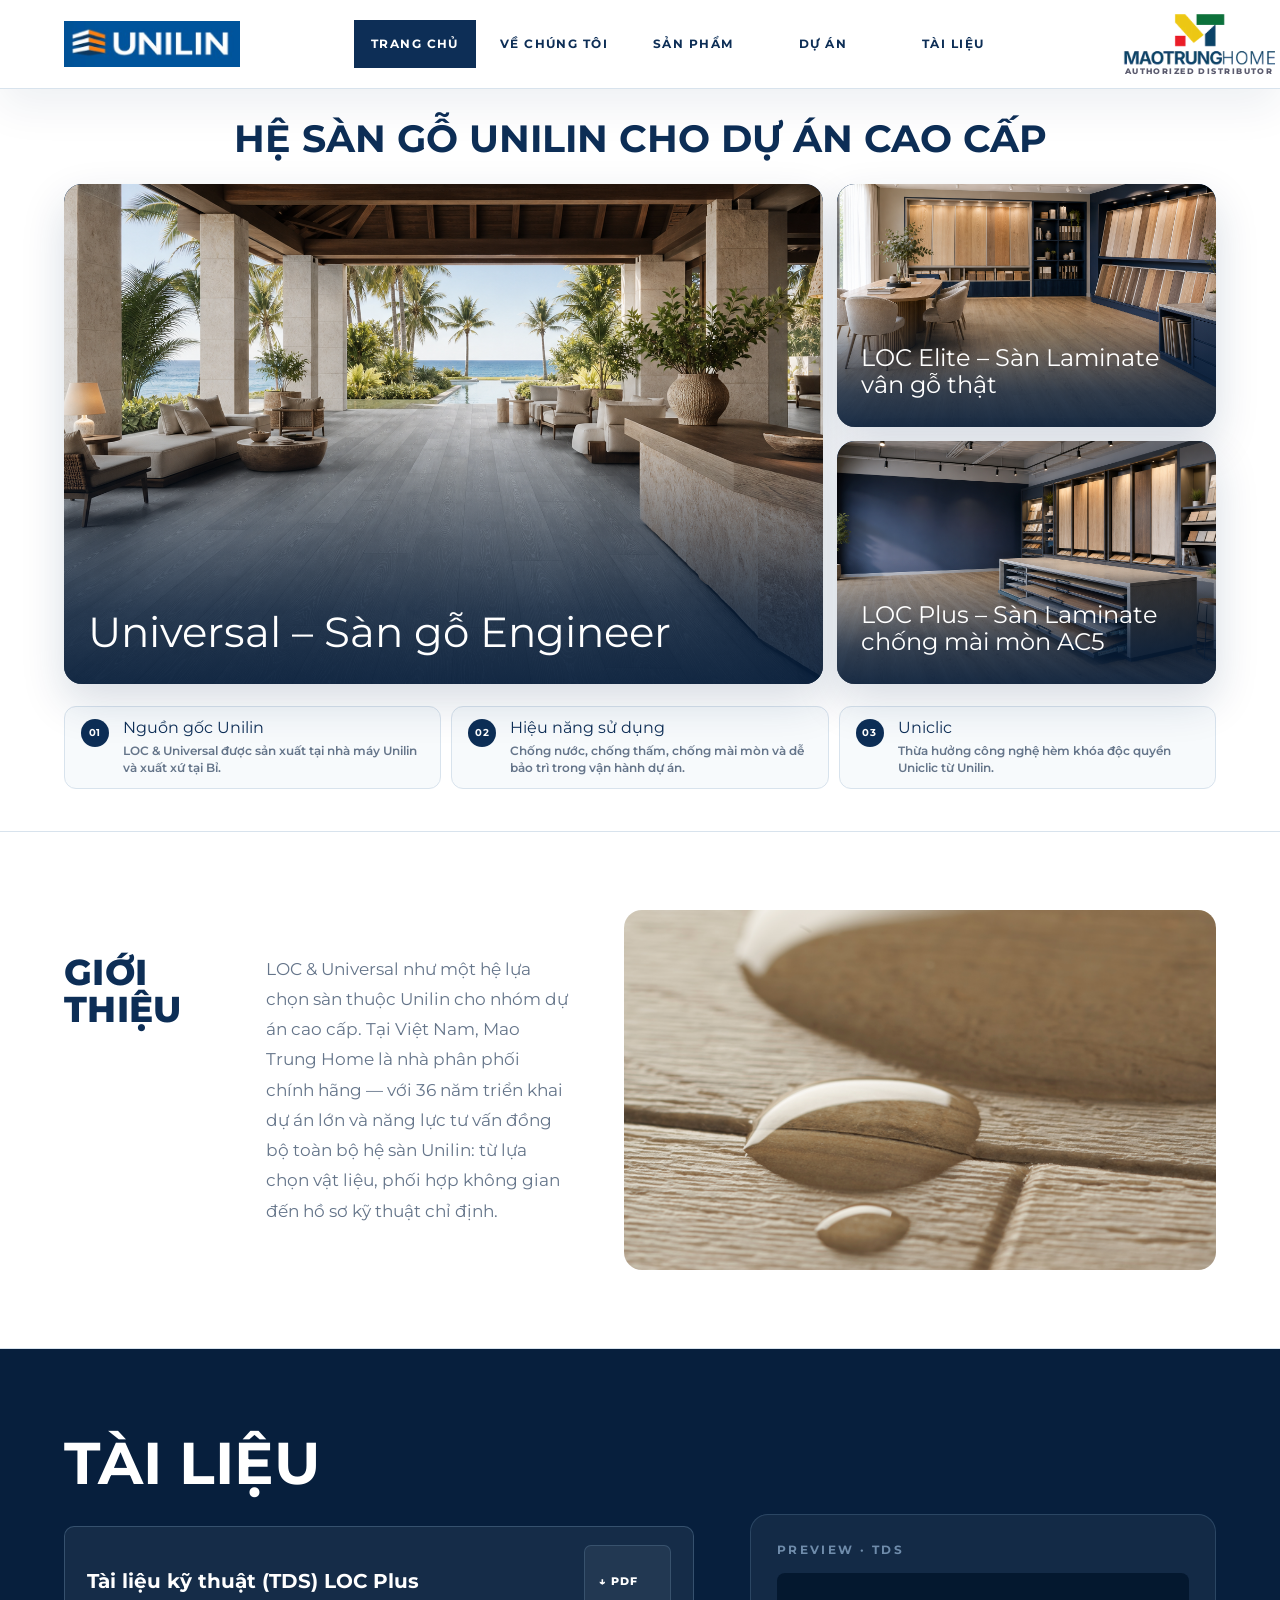
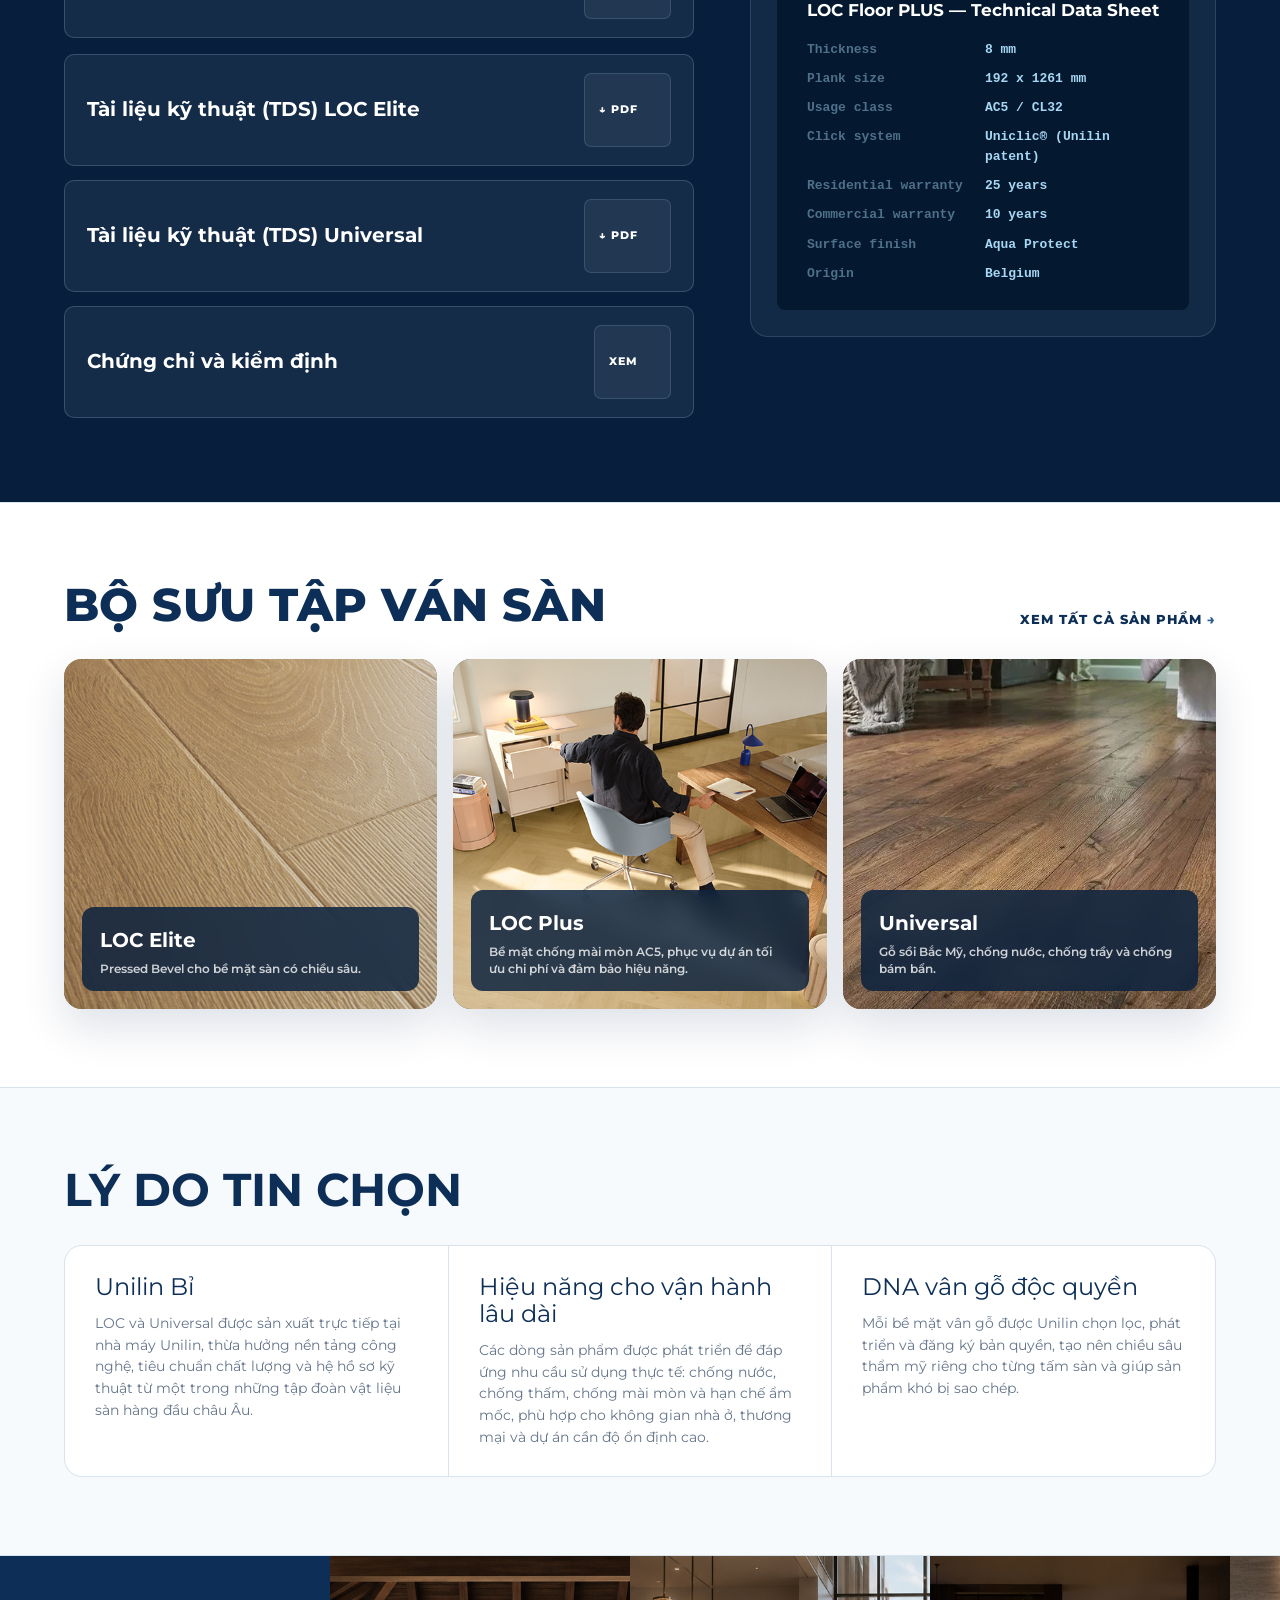
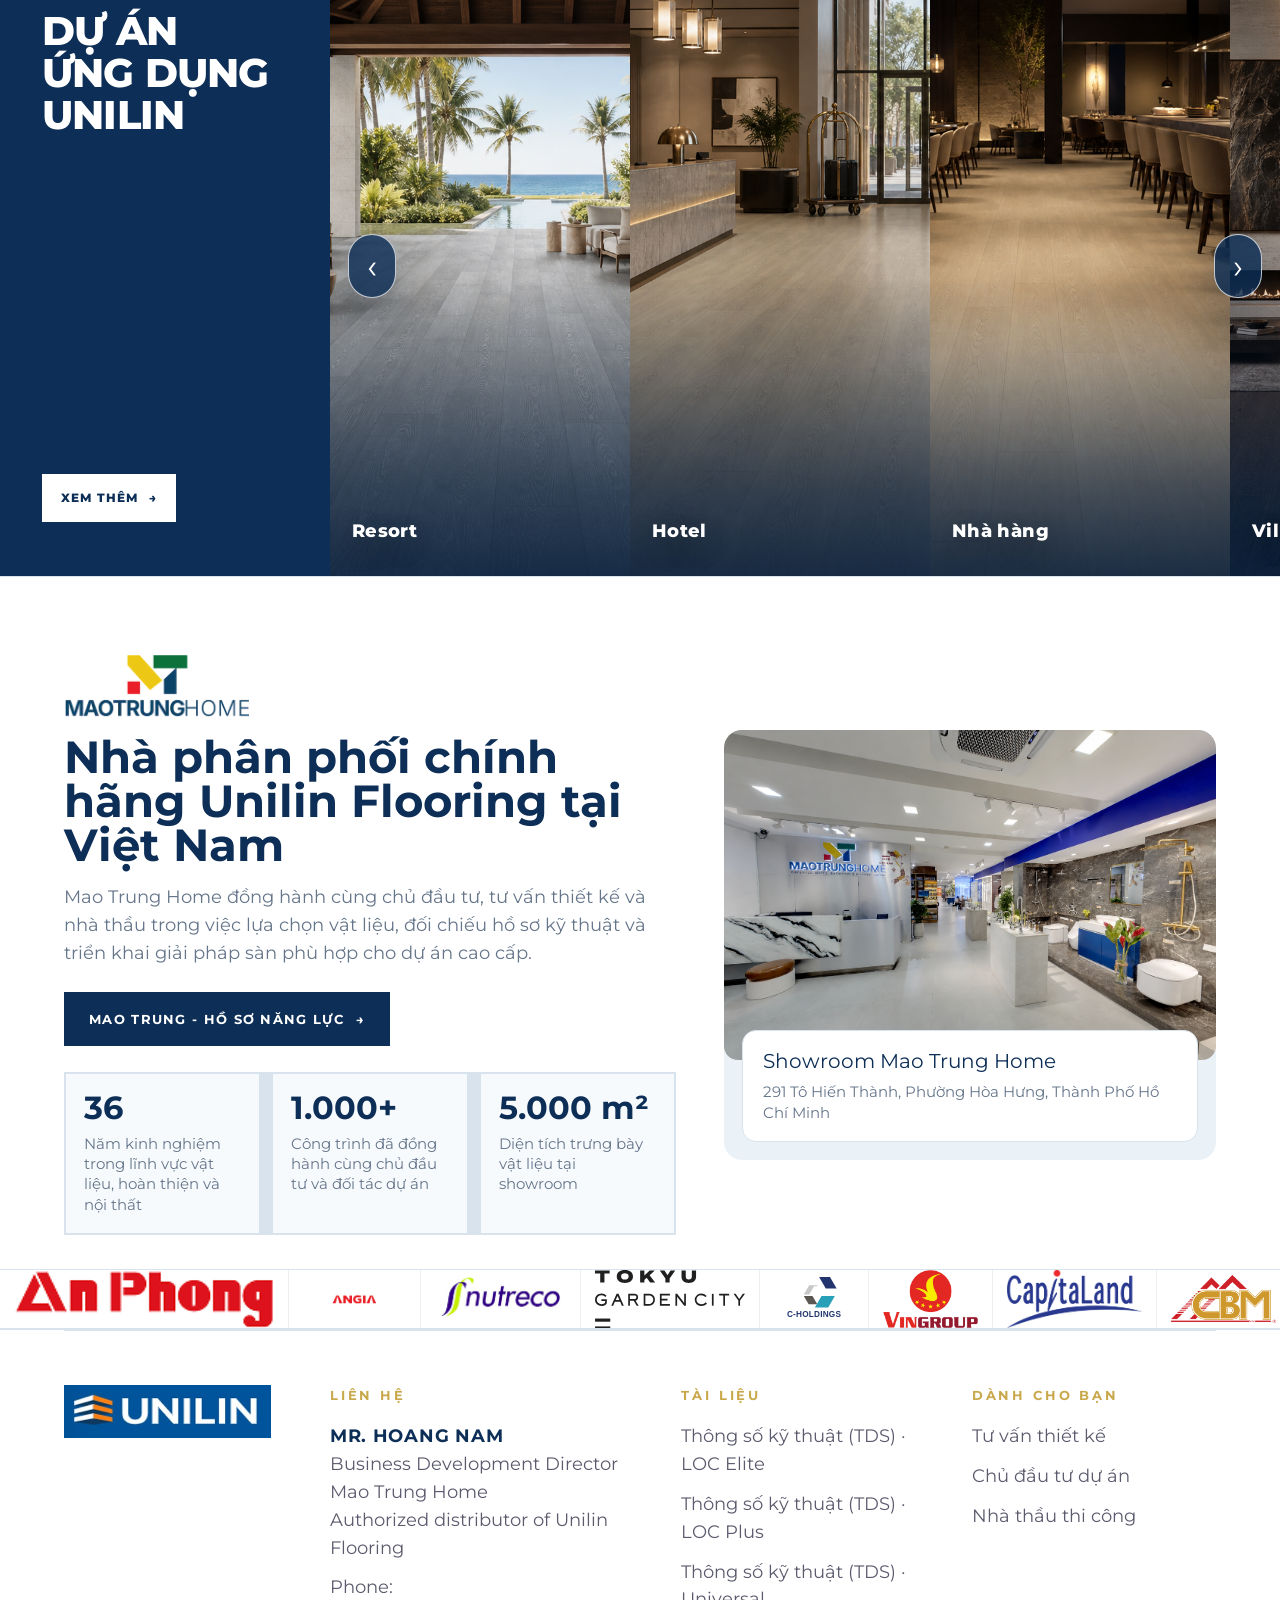
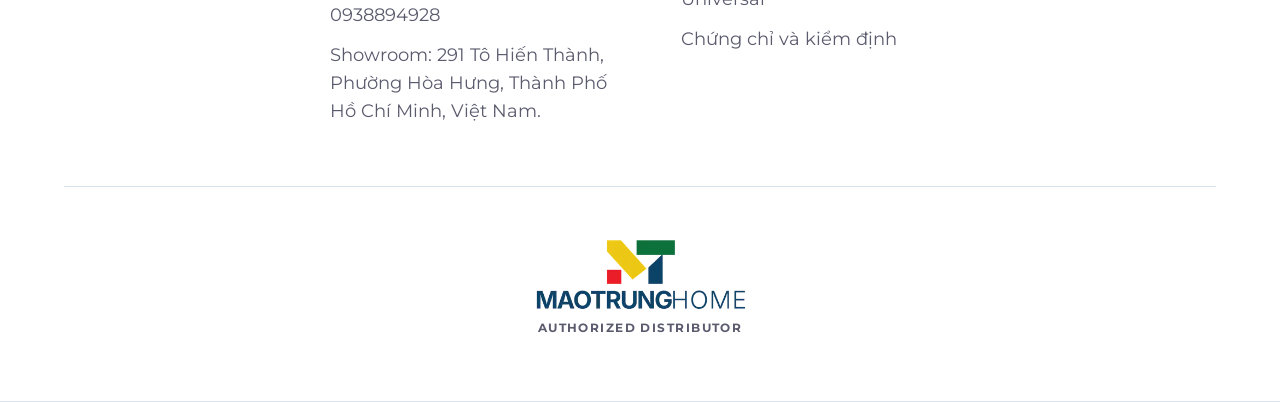
==== commit ced724cd: "Fix desktop document section layout" ====
--- a/desktop.html
+++ b/desktop.html
@@ -8,7 +8,7 @@
 <link rel="preconnect" href="https://fonts.googleapis.com">
 <link rel="preconnect" href="https://fonts.gstatic.com" crossorigin>
 <link href="https://fonts.googleapis.com/css2?family=Montserrat:wght@400;500;600;700;800&display=swap" rel="stylesheet">
-<link rel="stylesheet" href="loc-site.css?v=20260718-projectarrows">
+<link rel="stylesheet" href="loc-site.css?v=20260718-docfix">
 </head>
 <body class="lu-home">
 <a class="skip" href="#main">Đi đến nội dung</a>
--- a/loc-site.css
+++ b/loc-site.css
@@ -1157,3 +1157,78 @@
   .lu-footer-detailed .rep-line strong{color:var(--navy)!important}
   .mao-logo{width:190px!important;max-width:72vw!important}
 }
+
+/* Desktop document section repair - final cascade */
+@media(min-width:901px){
+  .lu-doc-access{
+    padding:84px 0!important;
+    overflow:visible!important;
+  }
+  .lu-doc-access .page{
+    display:grid!important;
+    grid-template-columns:minmax(560px,1fr) minmax(460px,.74fr)!important;
+    gap:56px!important;
+    align-items:center!important;
+    width:100%!important;
+    min-width:0!important;
+  }
+  .lu-doc-copy,
+  .lu-tds-preview{
+    min-width:0!important;
+  }
+  .lu-doc-copy h2{
+    margin:0 0 34px!important;
+    padding:0!important;
+    color:#fff!important;
+    font-size:clamp(52px,4.6vw,76px)!important;
+    line-height:1.04!important;
+    text-transform:uppercase!important;
+    white-space:normal!important;
+    overflow:visible!important;
+  }
+  .lu-doc-list{
+    display:grid!important;
+    gap:14px!important;
+  }
+  .lu-doc-item{
+    display:grid!important;
+    grid-template-columns:minmax(0,1fr) auto!important;
+    gap:18px!important;
+    align-items:center!important;
+    min-height:82px!important;
+    padding:18px 22px!important;
+    border:1px solid rgba(167,215,244,.22)!important;
+    border-radius:10px!important;
+    background:rgba(255,255,255,.06)!important;
+  }
+  .lu-doc-item strong{
+    grid-area:auto!important;
+    min-width:0!important;
+    color:#fff!important;
+    font-size:20px!important;
+    line-height:1.28!important;
+    text-align:left!important;
+  }
+  .lu-doc-pdf{
+    grid-area:auto!important;
+    justify-self:end!important;
+    margin:0!important;
+    min-width:74px!important;
+    min-height:38px!important;
+    padding:0 14px!important;
+    border-radius:7px!important;
+    white-space:nowrap!important;
+  }
+  .lu-tds-preview{
+    align-self:center!important;
+    padding:26px!important;
+    border-radius:18px!important;
+  }
+  .lu-tds-sheet{
+    padding:26px 30px!important;
+  }
+  .lu-tds-sheet div{
+    grid-template-columns:minmax(160px,.9fr) minmax(0,1fr)!important;
+    gap:18px!important;
+  }
+}
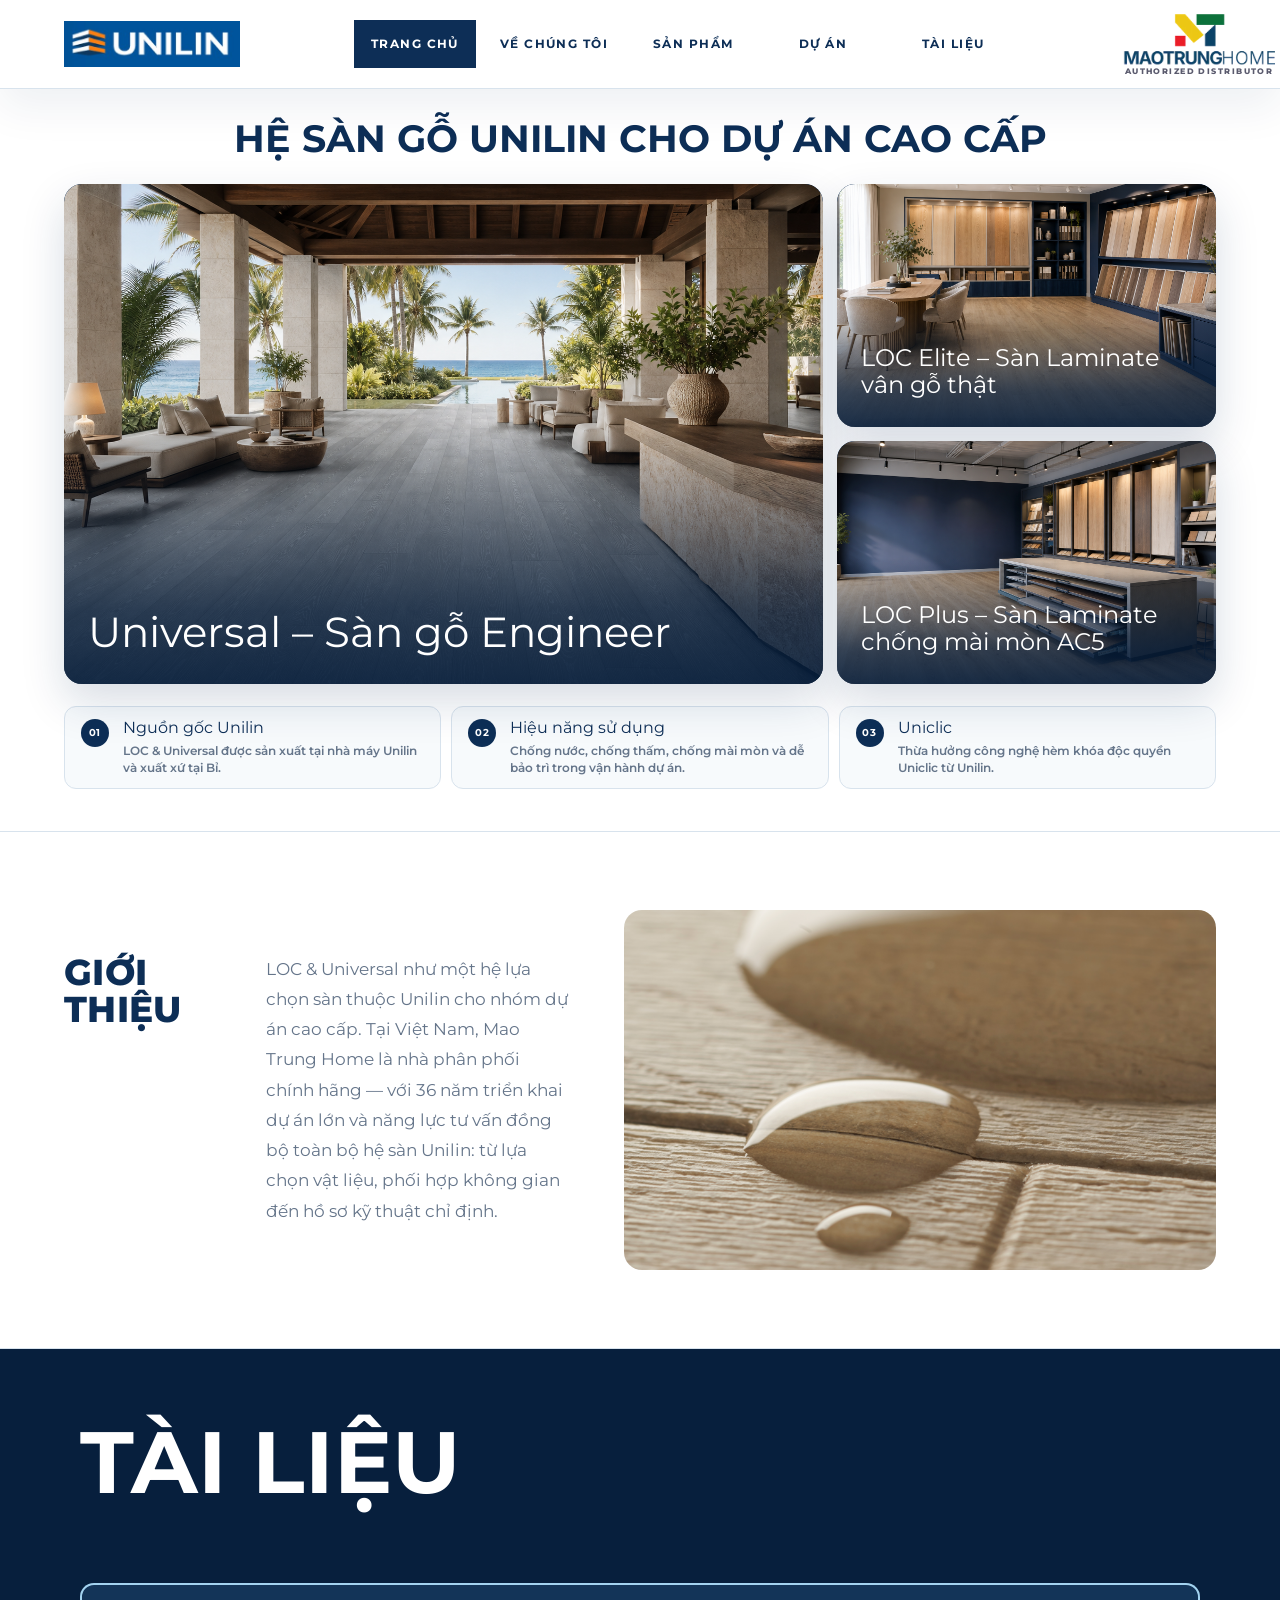
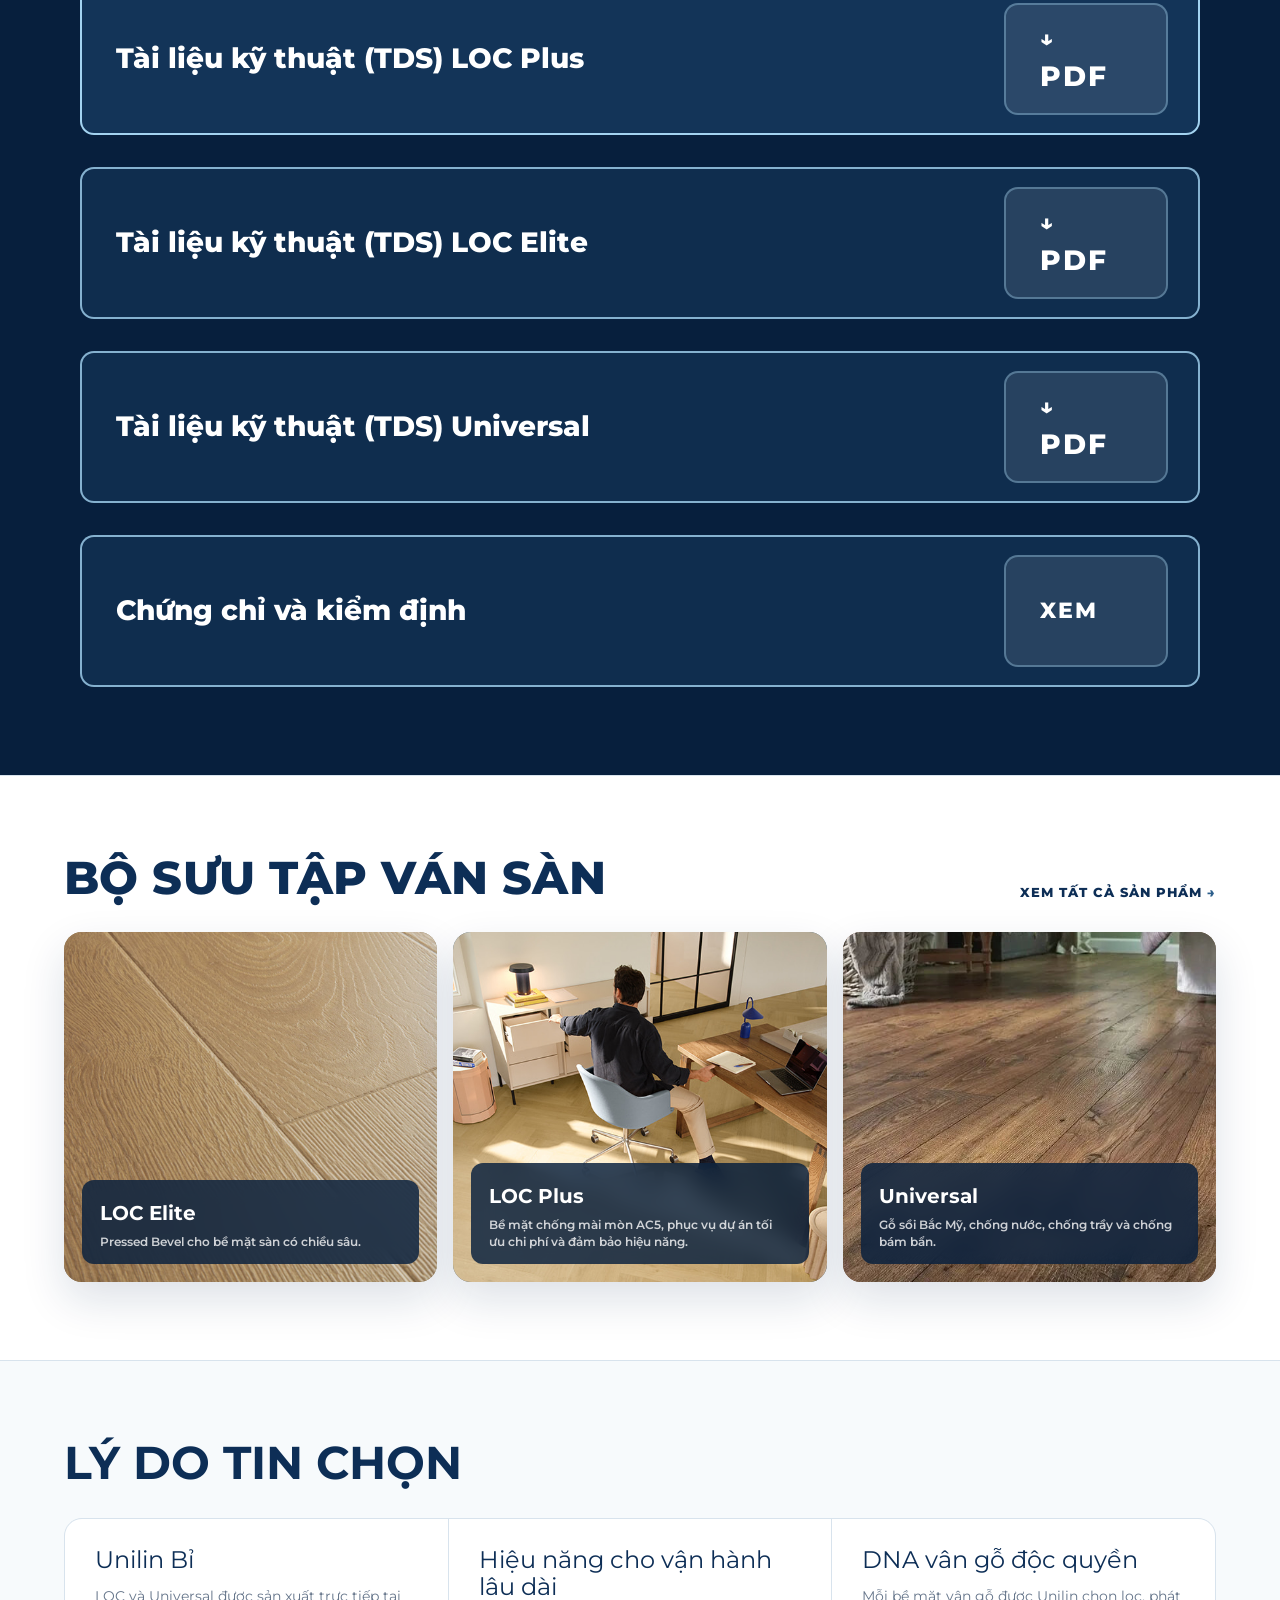
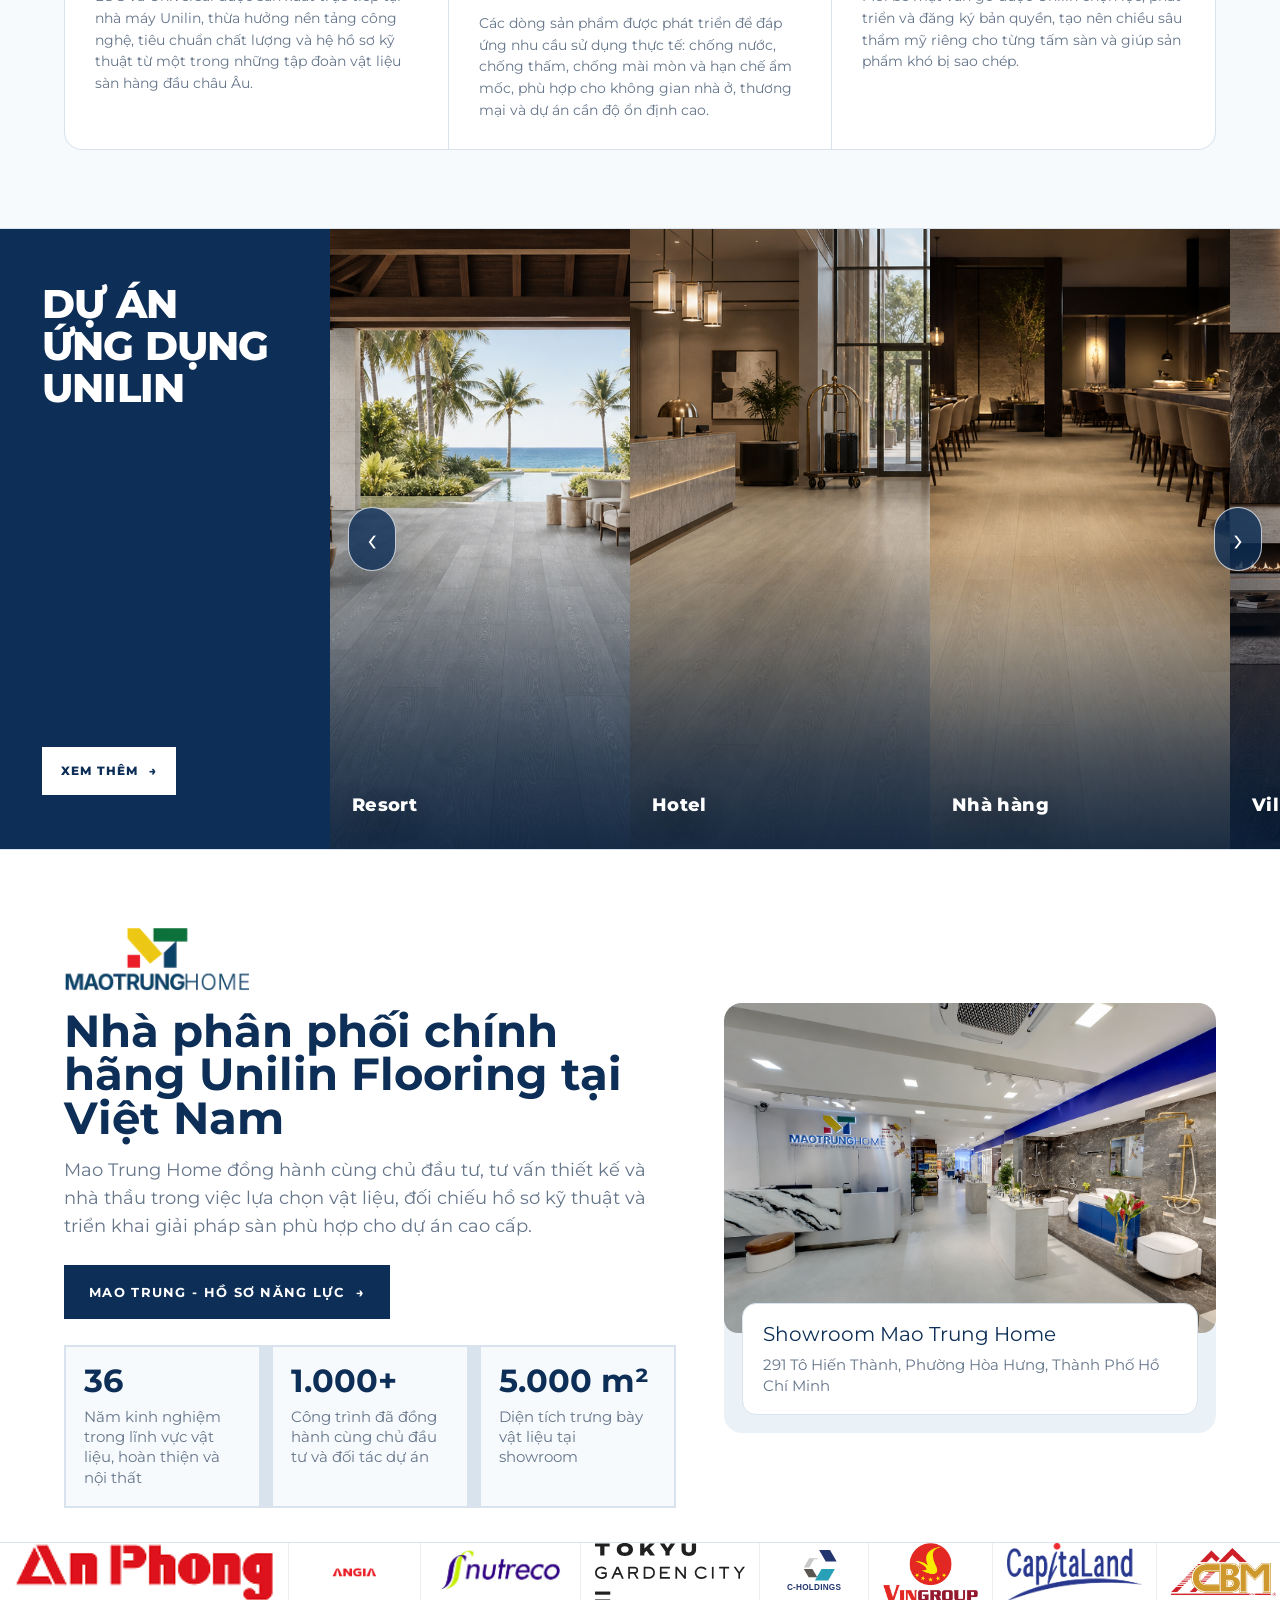
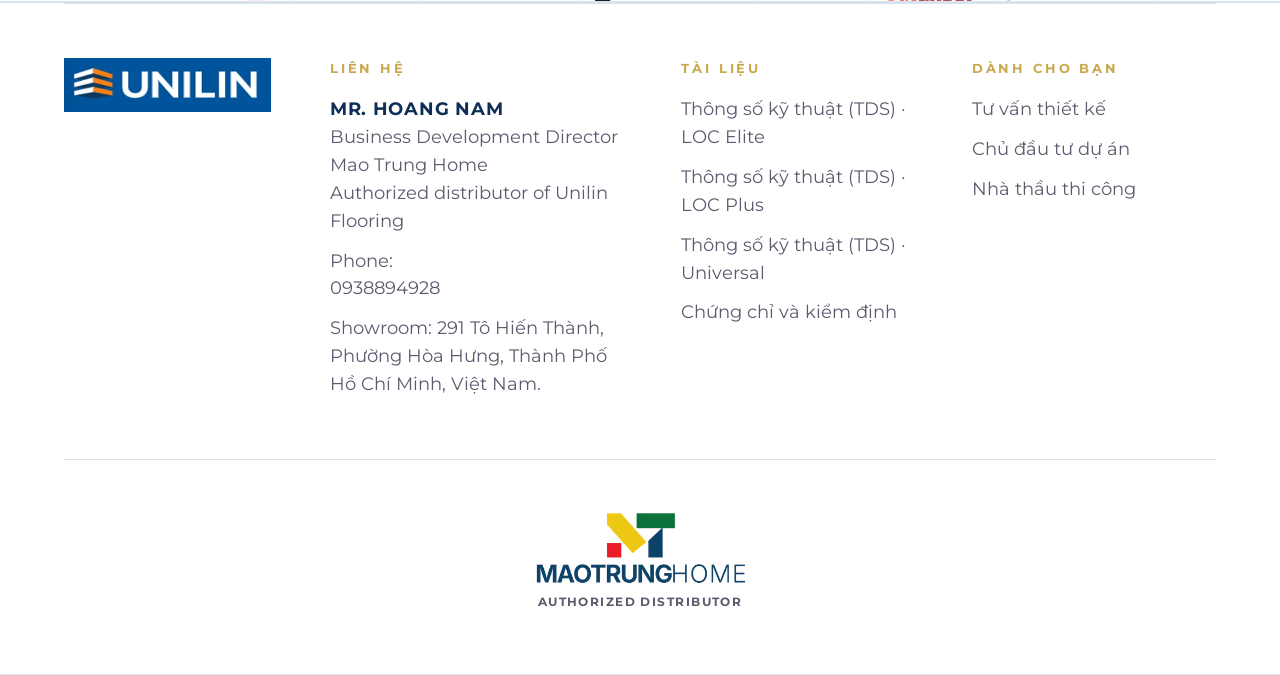
==== commit ccb5b4dd: "Restore desktop document list layout" ====
--- a/desktop.html
+++ b/desktop.html
@@ -8,7 +8,7 @@
 <link rel="preconnect" href="https://fonts.googleapis.com">
 <link rel="preconnect" href="https://fonts.gstatic.com" crossorigin>
 <link href="https://fonts.googleapis.com/css2?family=Montserrat:wght@400;500;600;700;800&display=swap" rel="stylesheet">
-<link rel="stylesheet" href="loc-site.css?v=20260718-docfix">
+<link rel="stylesheet" href="loc-site.css?v=20260718-doclist">
 </head>
 <body class="lu-home">
 <a class="skip" href="#main">Đi đến nội dung</a>
@@ -70,9 +70,9 @@
       <div class="lu-doc-copy">
         <h2 id="docs-title">TÀI LIỆU</h2>
         <div class="lu-doc-list" aria-label="Tài liệu tải nhanh">
-          <div class="lu-doc-item active" role="button" tabindex="0" data-tds-preview="plus"><strong>Tài liệu kỹ thuật (TDS) LOC Plus</strong><a class="lu-doc-pdf" href="assets/loc-certificates/tds-loc-floor-plus.pdf" target="_blank" rel="noopener">↓ PDF</a></div>
-          <div class="lu-doc-item" role="button" tabindex="0" data-tds-preview="elite"><strong>Tài liệu kỹ thuật (TDS) LOC Elite</strong><a class="lu-doc-pdf" href="assets/loc-certificates/tds-loc-floor-elite.pdf" target="_blank" rel="noopener">↓ PDF</a></div>
-          <div class="lu-doc-item" role="button" tabindex="0" data-tds-preview="universal"><strong>Tài liệu kỹ thuật (TDS) Universal</strong><a class="lu-doc-pdf" href="assets/loc-certificates/universal-tds-ewf-ewo-noa-2200x165-en.pdf" target="_blank" rel="noopener">↓ PDF</a></div>
+          <div class="lu-doc-item active" role="button" tabindex="0" data-tds-preview="plus"><strong>Tài liệu kỹ thuật (TDS) LOC Plus</strong><a class="lu-doc-pdf" href="assets/loc-certificates/tds-loc-floor-plus.pdf" target="_blank" rel="noopener">↓ <span>PDF</span></a></div>
+          <div class="lu-doc-item" role="button" tabindex="0" data-tds-preview="elite"><strong>Tài liệu kỹ thuật (TDS) LOC Elite</strong><a class="lu-doc-pdf" href="assets/loc-certificates/tds-loc-floor-elite.pdf" target="_blank" rel="noopener">↓ <span>PDF</span></a></div>
+          <div class="lu-doc-item" role="button" tabindex="0" data-tds-preview="universal"><strong>Tài liệu kỹ thuật (TDS) Universal</strong><a class="lu-doc-pdf" href="assets/loc-certificates/universal-tds-ewf-ewo-noa-2200x165-en.pdf" target="_blank" rel="noopener">↓ <span>PDF</span></a></div>
           <div class="lu-doc-item" role="button" tabindex="0" data-tds-preview="certificate"><strong>Chứng chỉ và kiểm định</strong><a class="lu-doc-pdf" href="LOC_documents.html?type=Certificate">Xem</a></div>
         </div>
       </div>
--- a/loc-site.css
+++ b/loc-site.css
@@ -1158,77 +1158,101 @@
   .mao-logo{width:190px!important;max-width:72vw!important}
 }
 
-/* Desktop document section repair - final cascade */
+/* Desktop home document section: source layout from Landing page_CDX */
 @media(min-width:901px){
   .lu-doc-access{
-    padding:84px 0!important;
+    padding:74px 0 88px!important;
+    background:#071f3d!important;
     overflow:visible!important;
   }
   .lu-doc-access .page{
-    display:grid!important;
-    grid-template-columns:minmax(560px,1fr) minmax(460px,.74fr)!important;
-    gap:56px!important;
-    align-items:center!important;
+    display:block!important;
+    max-width:1800px!important;
+    padding-left:clamp(64px,6.25vw,128px)!important;
+    padding-right:clamp(64px,6.25vw,128px)!important;
     width:100%!important;
     min-width:0!important;
   }
-  .lu-doc-copy,
-  .lu-tds-preview{
-    min-width:0!important;
-  }
   .lu-doc-copy h2{
-    margin:0 0 34px!important;
+    margin:0 0 82px!important;
     padding:0!important;
     color:#fff!important;
-    font-size:clamp(52px,4.6vw,76px)!important;
-    line-height:1.04!important;
+    font-size:clamp(86px,6.8vw,128px)!important;
+    line-height:.9!important;
     text-transform:uppercase!important;
     white-space:normal!important;
     overflow:visible!important;
   }
   .lu-doc-list{
     display:grid!important;
-    gap:14px!important;
+    gap:32px!important;
   }
   .lu-doc-item{
     display:grid!important;
-    grid-template-columns:minmax(0,1fr) auto!important;
-    gap:18px!important;
+    grid-template-columns:minmax(0,1fr) 164px!important;
+    gap:32px!important;
     align-items:center!important;
-    min-height:82px!important;
-    padding:18px 22px!important;
-    border:1px solid rgba(167,215,244,.22)!important;
-    border-radius:10px!important;
-    background:rgba(255,255,255,.06)!important;
+    min-height:150px!important;
+    padding:18px 30px 18px 34px!important;
+    border:2px solid rgba(167,215,244,.78)!important;
+    border-radius:14px!important;
+    background:rgba(45,95,140,.22)!important;
+    transform:none!important;
+  }
+  .lu-doc-item:hover,
+  .lu-doc-item:focus,
+  .lu-doc-item.active{
+    border-color:rgba(167,215,244,.98)!important;
+    background:rgba(45,95,140,.34)!important;
+    transform:none!important;
   }
   .lu-doc-item strong{
     grid-area:auto!important;
     min-width:0!important;
+    justify-self:start!important;
     color:#fff!important;
-    font-size:20px!important;
-    line-height:1.28!important;
+    font-size:clamp(28px,2vw,36px)!important;
+    line-height:1.2!important;
+    font-weight:800!important;
     text-align:left!important;
   }
   .lu-doc-pdf{
     grid-area:auto!important;
+    display:flex!important;
+    flex-direction:column!important;
+    align-items:flex-start!important;
+    justify-content:center!important;
+    gap:8px!important;
     justify-self:end!important;
     margin:0!important;
-    min-width:74px!important;
-    min-height:38px!important;
-    padding:0 14px!important;
-    border-radius:7px!important;
+    width:164px!important;
+    min-width:164px!important;
+    height:112px!important;
+    min-height:112px!important;
+    padding:0 34px!important;
+    border:2px solid rgba(167,215,244,.36)!important;
+    border-radius:14px!important;
+    background:rgba(255,255,255,.1)!important;
+    color:#fff!important;
+    font-size:22px!important;
+    line-height:1!important;
+    letter-spacing:.08em!important;
     white-space:nowrap!important;
   }
+  .lu-doc-pdf span{
+    display:block!important;
+    grid-area:auto!important;
+    color:#fff!important;
+    font-size:28px!important;
+    font-weight:800!important;
+    line-height:1!important;
+    letter-spacing:.08em!important;
+  }
+  .lu-doc-pdf:hover{
+    background:rgba(167,215,244,.18)!important;
+    color:#fff!important;
+  }
   .lu-tds-preview{
-    align-self:center!important;
-    padding:26px!important;
-    border-radius:18px!important;
-  }
-  .lu-tds-sheet{
-    padding:26px 30px!important;
-  }
-  .lu-tds-sheet div{
-    grid-template-columns:minmax(160px,.9fr) minmax(0,1fr)!important;
-    gap:18px!important;
-  }
-}
+    display:none!important;
+  }
+}
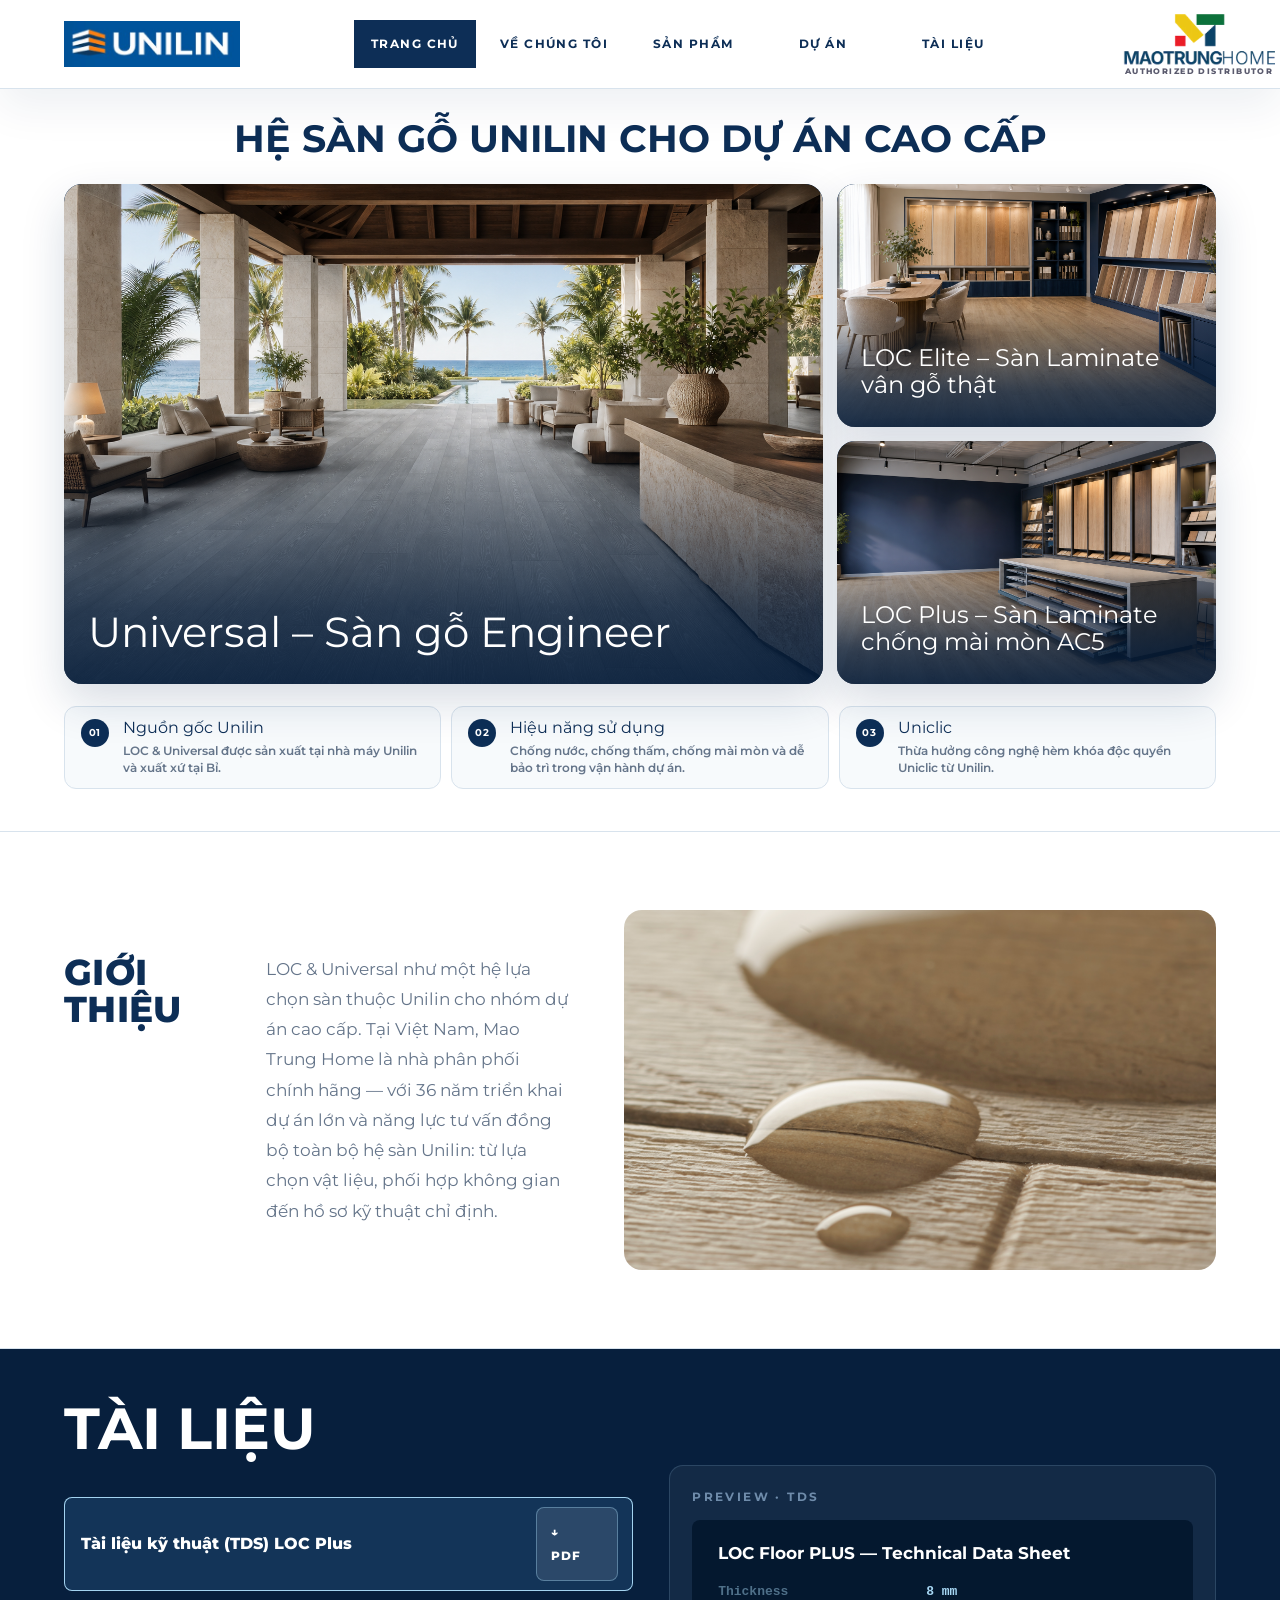
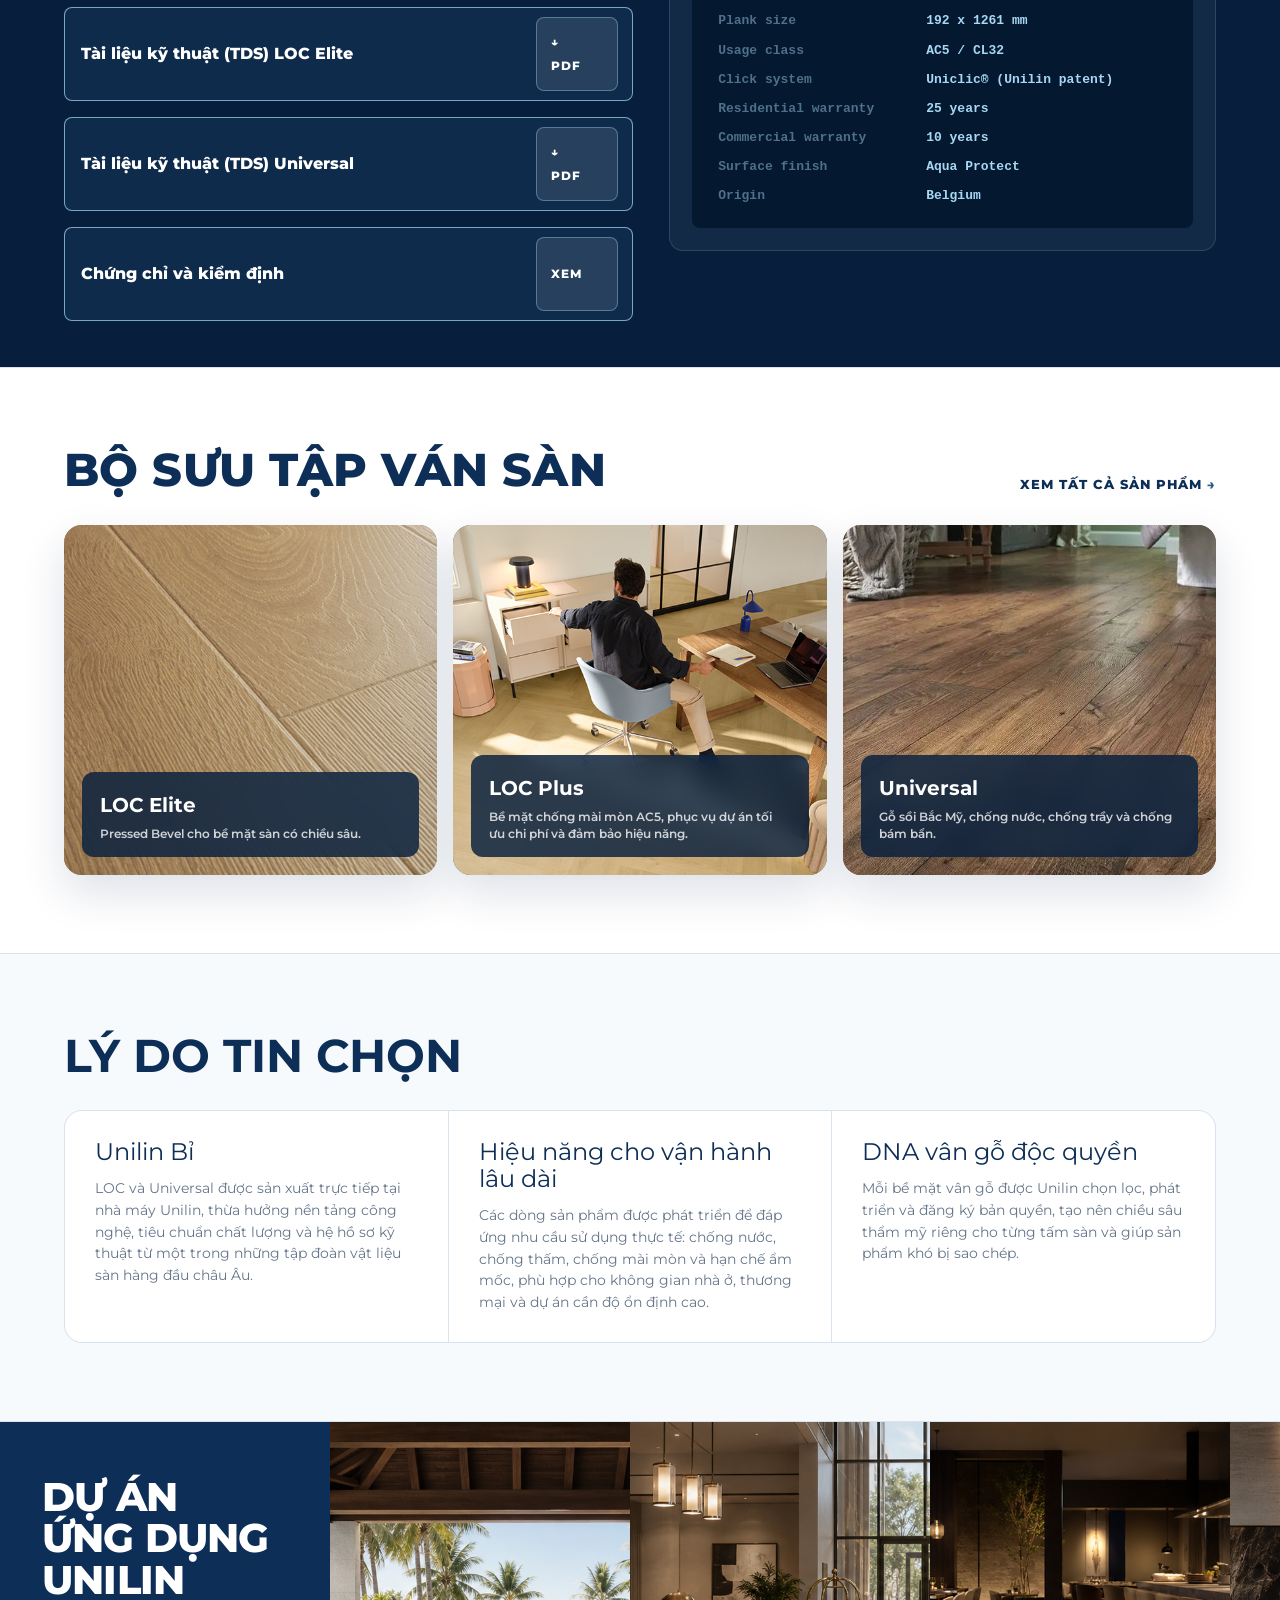
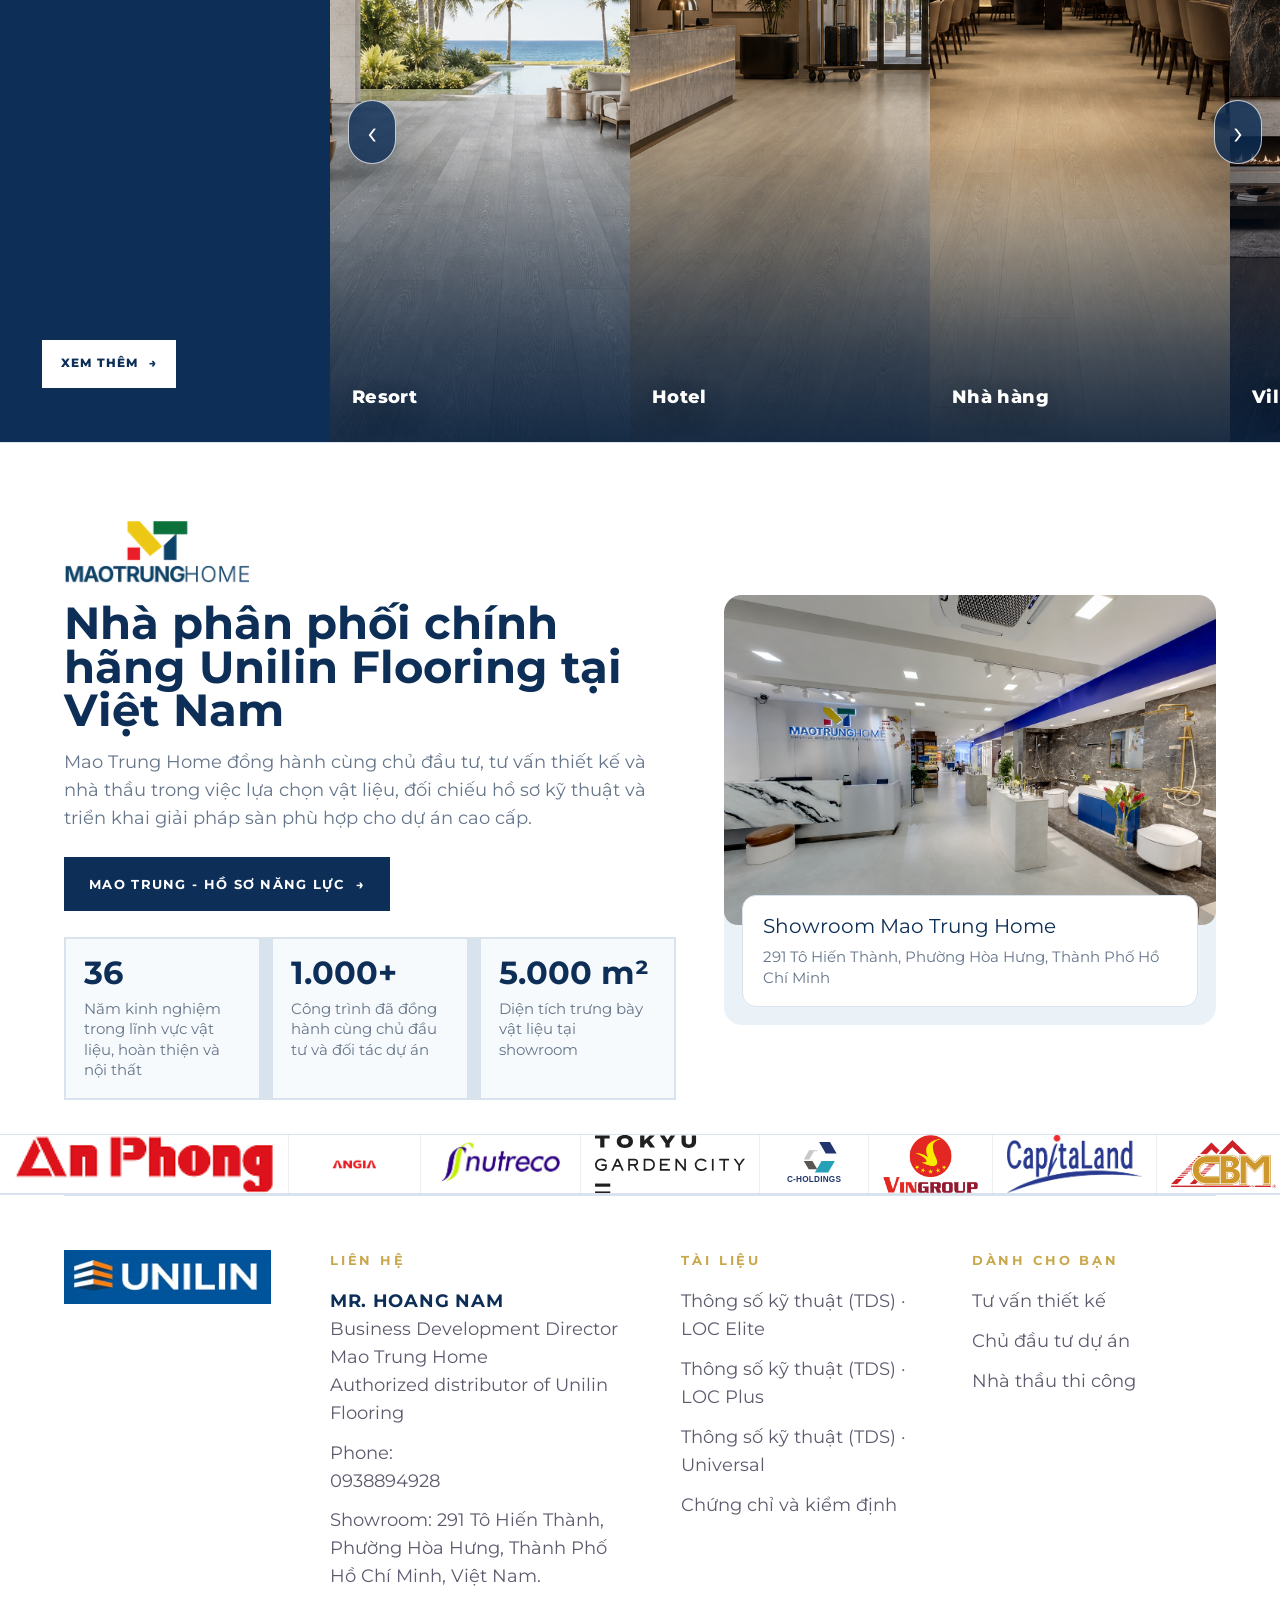
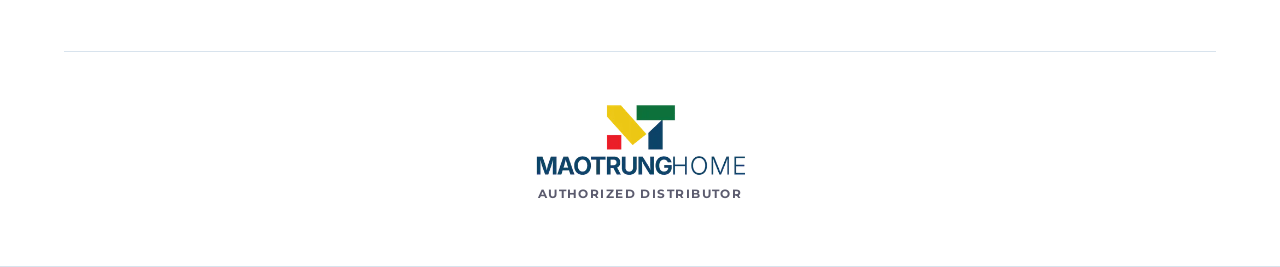
==== commit 7fd0f2af: "Restore compact desktop document layout" ====
--- a/desktop.html
+++ b/desktop.html
@@ -8,7 +8,7 @@
 <link rel="preconnect" href="https://fonts.googleapis.com">
 <link rel="preconnect" href="https://fonts.gstatic.com" crossorigin>
 <link href="https://fonts.googleapis.com/css2?family=Montserrat:wght@400;500;600;700;800&display=swap" rel="stylesheet">
-<link rel="stylesheet" href="loc-site.css?v=20260718-doclist">
+<link rel="stylesheet" href="loc-site.css?v=20260718-doccompact">
 </head>
 <body class="lu-home">
 <a class="skip" href="#main">Đi đến nội dung</a>
--- a/loc-site.css
+++ b/loc-site.css
@@ -1158,45 +1158,48 @@
   .mao-logo{width:190px!important;max-width:72vw!important}
 }
 
-/* Desktop home document section: source layout from Landing page_CDX */
+/* Desktop home document section: compact source layout */
 @media(min-width:901px){
   .lu-doc-access{
-    padding:74px 0 88px!important;
+    padding:46px 0!important;
     background:#071f3d!important;
     overflow:visible!important;
   }
   .lu-doc-access .page{
-    display:block!important;
-    max-width:1800px!important;
-    padding-left:clamp(64px,6.25vw,128px)!important;
-    padding-right:clamp(64px,6.25vw,128px)!important;
+    display:grid!important;
+    grid-template-columns:1.02fr .98fr!important;
+    gap:36px!important;
+    align-items:center!important;
+    max-width:1440px!important;
+    padding-left:64px!important;
+    padding-right:64px!important;
     width:100%!important;
     min-width:0!important;
   }
   .lu-doc-copy h2{
-    margin:0 0 82px!important;
+    margin:0 0 34px!important;
     padding:0!important;
     color:#fff!important;
-    font-size:clamp(86px,6.8vw,128px)!important;
-    line-height:.9!important;
+    font-size:58px!important;
+    line-height:1.18!important;
     text-transform:uppercase!important;
     white-space:normal!important;
     overflow:visible!important;
   }
   .lu-doc-list{
     display:grid!important;
-    gap:32px!important;
+    gap:16px!important;
   }
   .lu-doc-item{
     display:grid!important;
-    grid-template-columns:minmax(0,1fr) 164px!important;
-    gap:32px!important;
+    grid-template-columns:minmax(0,1fr) 82px!important;
+    gap:18px!important;
     align-items:center!important;
-    min-height:150px!important;
-    padding:18px 30px 18px 34px!important;
-    border:2px solid rgba(167,215,244,.78)!important;
-    border-radius:14px!important;
-    background:rgba(45,95,140,.22)!important;
+    min-height:72px!important;
+    padding:9px 14px 9px 16px!important;
+    border:1px solid rgba(167,215,244,.72)!important;
+    border-radius:8px!important;
+    background:rgba(45,95,140,.2)!important;
     transform:none!important;
   }
   .lu-doc-item:hover,
@@ -1211,8 +1214,8 @@
     min-width:0!important;
     justify-self:start!important;
     color:#fff!important;
-    font-size:clamp(28px,2vw,36px)!important;
-    line-height:1.2!important;
+    font-size:16px!important;
+    line-height:1.35!important;
     font-weight:800!important;
     text-align:left!important;
   }
@@ -1222,19 +1225,19 @@
     flex-direction:column!important;
     align-items:flex-start!important;
     justify-content:center!important;
-    gap:8px!important;
+    gap:5px!important;
     justify-self:end!important;
     margin:0!important;
-    width:164px!important;
-    min-width:164px!important;
-    height:112px!important;
-    min-height:112px!important;
-    padding:0 34px!important;
-    border:2px solid rgba(167,215,244,.36)!important;
-    border-radius:14px!important;
+    width:82px!important;
+    min-width:82px!important;
+    height:56px!important;
+    min-height:56px!important;
+    padding:0 14px!important;
+    border:1px solid rgba(167,215,244,.38)!important;
+    border-radius:8px!important;
     background:rgba(255,255,255,.1)!important;
     color:#fff!important;
-    font-size:22px!important;
+    font-size:12px!important;
     line-height:1!important;
     letter-spacing:.08em!important;
     white-space:nowrap!important;
@@ -1243,7 +1246,7 @@
     display:block!important;
     grid-area:auto!important;
     color:#fff!important;
-    font-size:28px!important;
+    font-size:12px!important;
     font-weight:800!important;
     line-height:1!important;
     letter-spacing:.08em!important;
@@ -1253,6 +1256,30 @@
     color:#fff!important;
   }
   .lu-tds-preview{
-    display:none!important;
-  }
-}
+    display:block!important;
+    min-width:0!important;
+    align-self:center!important;
+    padding:22px!important;
+    border:1px solid rgba(167,215,244,.16)!important;
+    border-radius:14px!important;
+    background:rgba(255,255,255,.05)!important;
+  }
+  .lu-tds-preview .kicker{
+    margin-bottom:14px!important;
+  }
+  .lu-tds-sheet{
+    padding:22px 26px!important;
+  }
+  .lu-tds-sheet h3{
+    margin-bottom:18px!important;
+    font-size:17px!important;
+  }
+  .lu-tds-sheet dl{
+    gap:9px!important;
+  }
+  .lu-tds-sheet div{
+    grid-template-columns:190px 1fr!important;
+    gap:18px!important;
+    font-size:13px!important;
+  }
+}
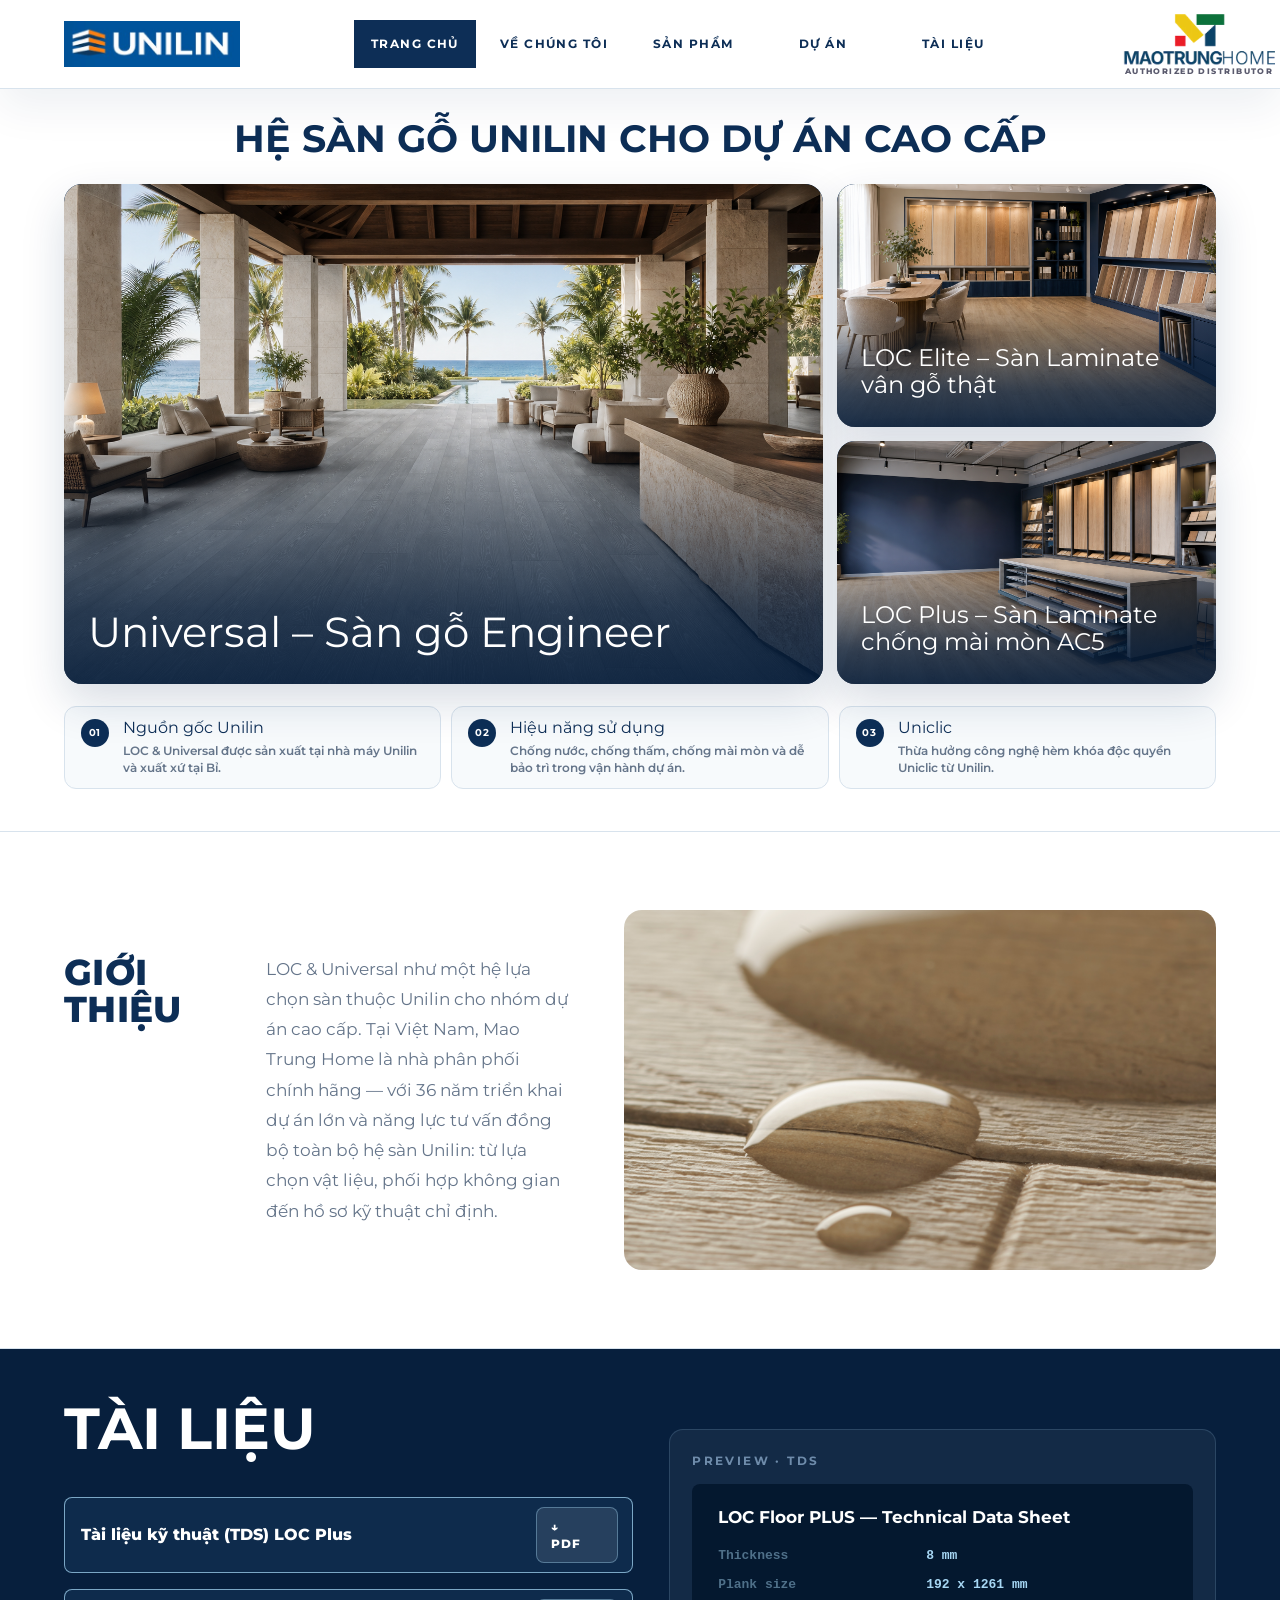
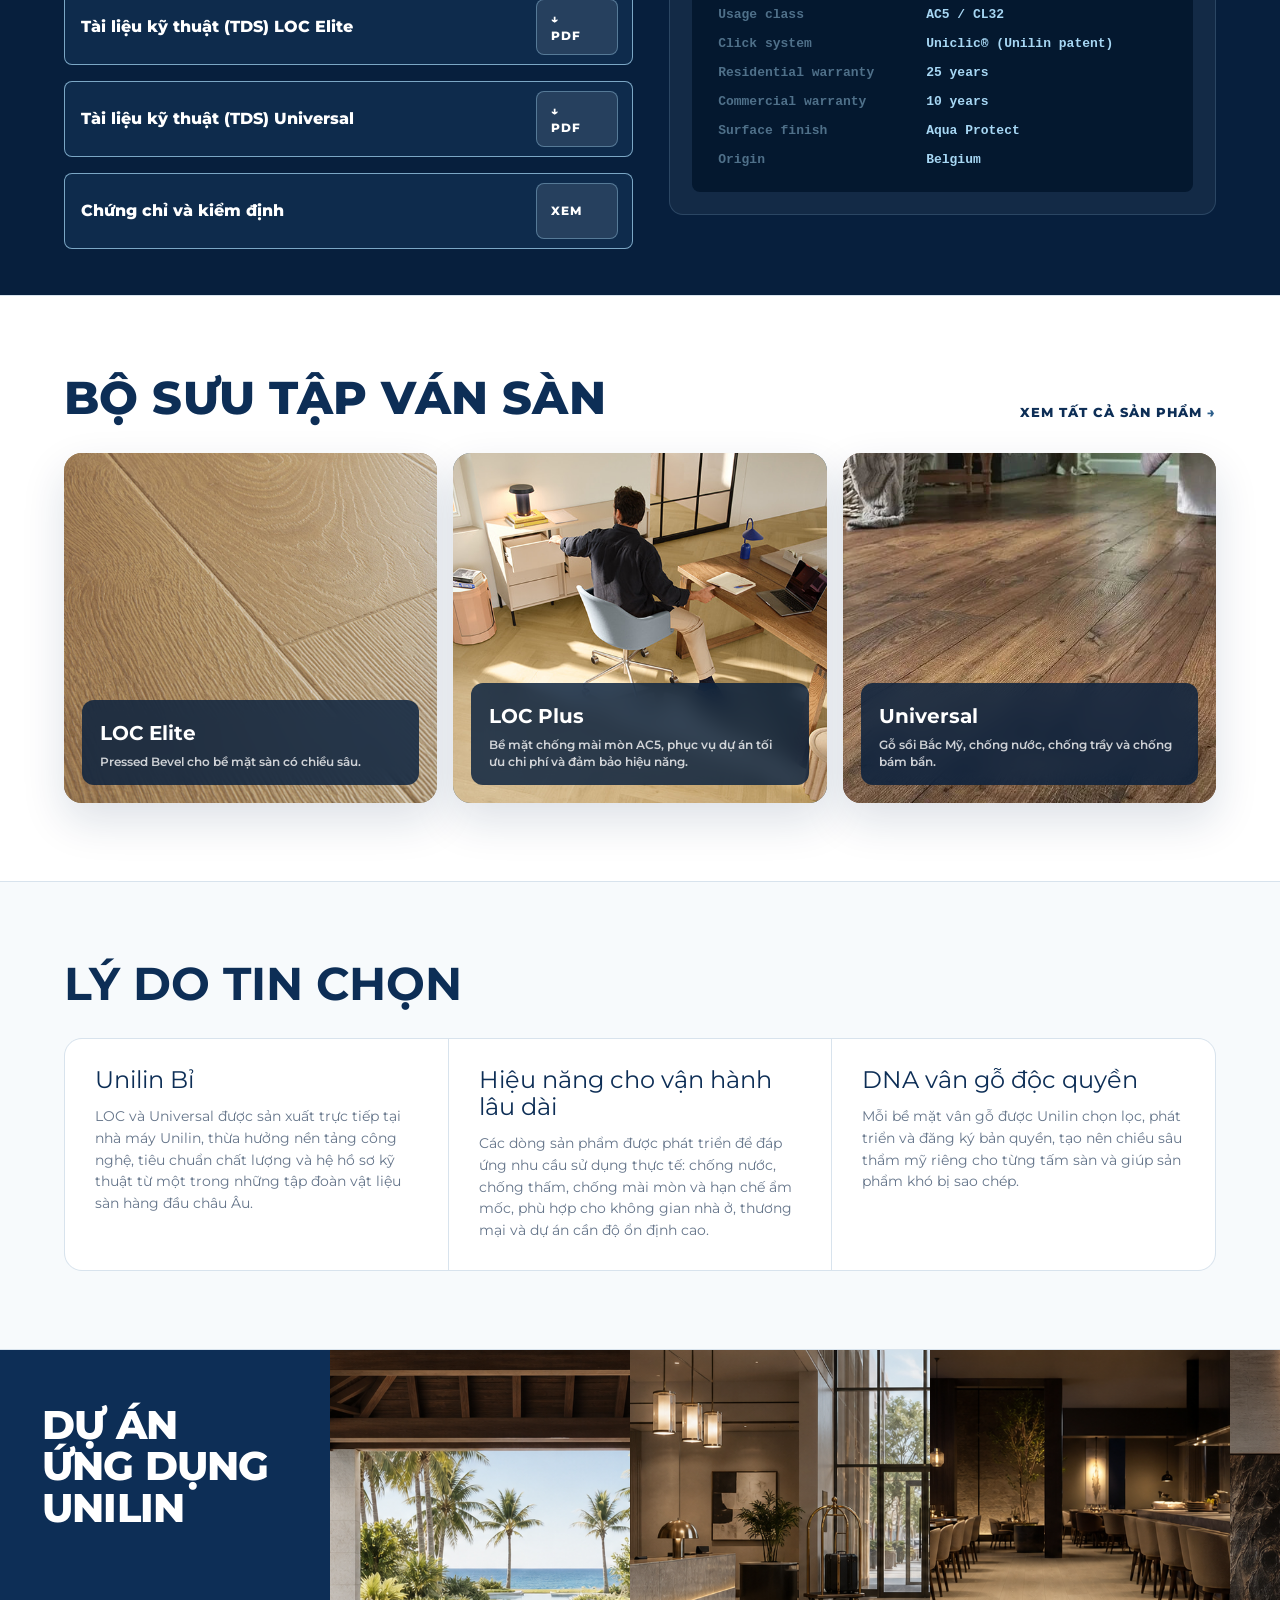
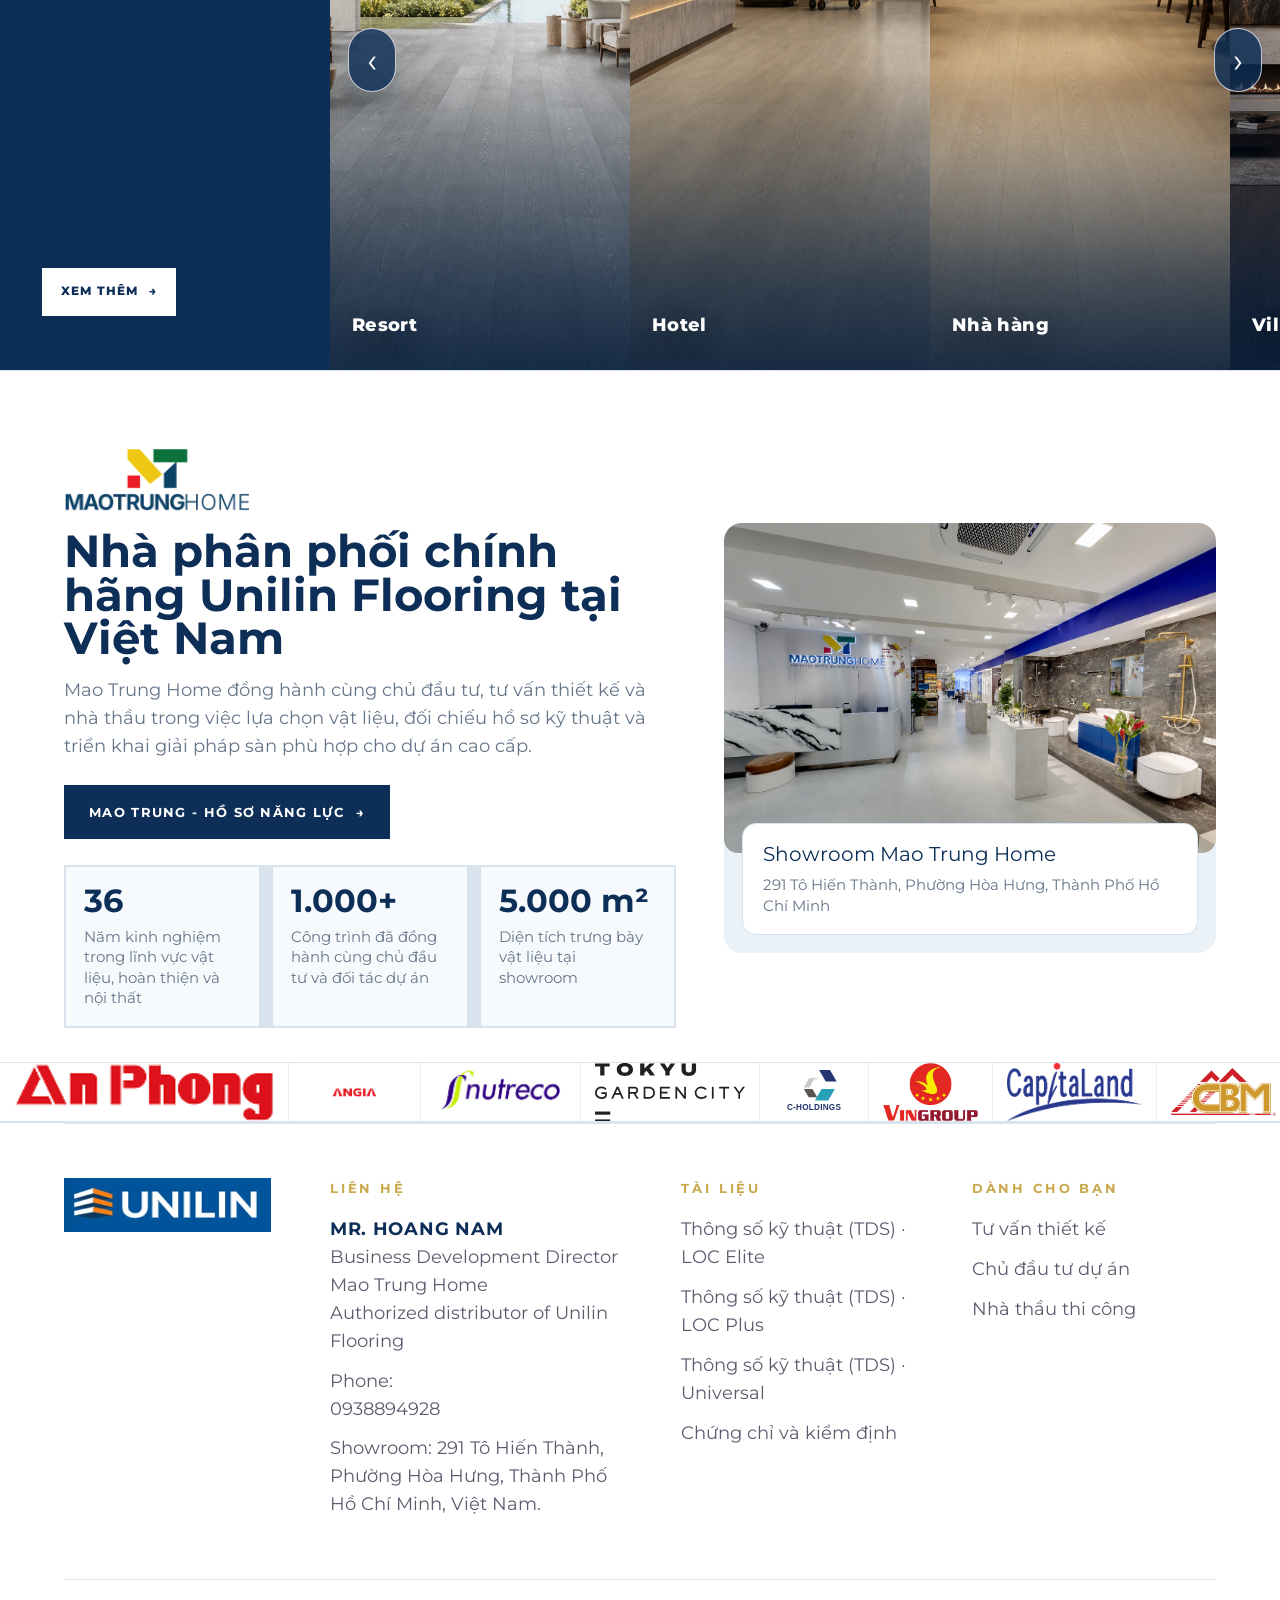
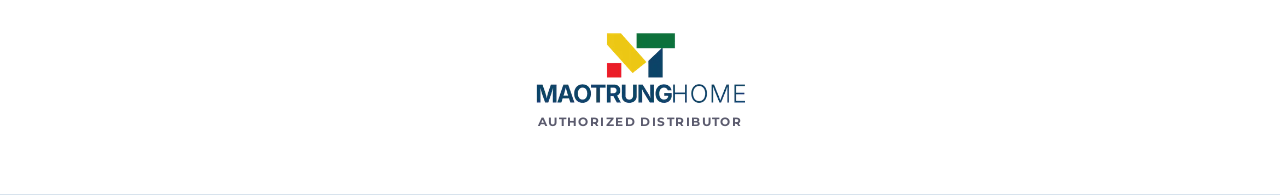
==== commit 722d3cae: "Force compact desktop document section" ====
--- a/desktop.html
+++ b/desktop.html
@@ -8,7 +8,24 @@
 <link rel="preconnect" href="https://fonts.googleapis.com">
 <link rel="preconnect" href="https://fonts.gstatic.com" crossorigin>
 <link href="https://fonts.googleapis.com/css2?family=Montserrat:wght@400;500;600;700;800&display=swap" rel="stylesheet">
-<link rel="stylesheet" href="loc-site.css?v=20260718-doccompact">
+<link rel="stylesheet" href="loc-site.css?v=20260718-doccompact2">
+<style>
+@media (min-width:901px){
+  body.lu-home .lu-doc-access{padding:46px 0!important;background:#071f3d!important;overflow:visible!important}
+  body.lu-home .lu-doc-access>.page{display:grid!important;grid-template-columns:1.02fr .98fr!important;gap:36px!important;align-items:center!important;max-width:1440px!important;margin:0 auto!important;padding-left:64px!important;padding-right:64px!important;width:100%!important}
+  body.lu-home .lu-doc-copy h2{margin:0 0 34px!important;padding:0!important;color:#fff!important;font-size:58px!important;line-height:1.18!important;text-transform:uppercase!important}
+  body.lu-home .lu-doc-list{display:grid!important;gap:16px!important}
+  body.lu-home .lu-doc-item{display:grid!important;grid-template-columns:minmax(0,1fr) 82px!important;gap:18px!important;align-items:center!important;min-height:72px!important;padding:9px 14px 9px 16px!important;border:1px solid rgba(167,215,244,.72)!important;border-radius:8px!important;background:rgba(45,95,140,.2)!important;transform:none!important}
+  body.lu-home .lu-doc-item strong{grid-area:auto!important;justify-self:start!important;color:#fff!important;font-size:16px!important;line-height:1.35!important;font-weight:800!important;text-align:left!important}
+  body.lu-home .lu-doc-pdf{grid-area:auto!important;display:flex!important;flex-direction:column!important;align-items:flex-start!important;justify-content:center!important;gap:5px!important;justify-self:end!important;width:82px!important;min-width:82px!important;height:56px!important;min-height:56px!important;margin:0!important;padding:0 14px!important;border:1px solid rgba(167,215,244,.38)!important;border-radius:8px!important;background:rgba(255,255,255,.1)!important;color:#fff!important;font-size:12px!important;line-height:1!important;letter-spacing:.08em!important}
+  body.lu-home .lu-doc-pdf span{display:block!important;color:#fff!important;font-size:12px!important;font-weight:800!important;line-height:1!important;letter-spacing:.08em!important}
+  body.lu-home .lu-tds-preview{display:block!important;min-width:0!important;align-self:center!important;padding:22px!important;border:1px solid rgba(167,215,244,.16)!important;border-radius:14px!important;background:rgba(255,255,255,.05)!important}
+  body.lu-home .lu-tds-sheet{padding:22px 26px!important}
+  body.lu-home .lu-tds-sheet h3{margin-bottom:18px!important;font-size:17px!important}
+  body.lu-home .lu-tds-sheet dl{gap:9px!important}
+  body.lu-home .lu-tds-sheet div{grid-template-columns:190px 1fr!important;gap:18px!important;font-size:13px!important}
+}
+</style>
 </head>
 <body class="lu-home">
 <a class="skip" href="#main">Đi đến nội dung</a>
